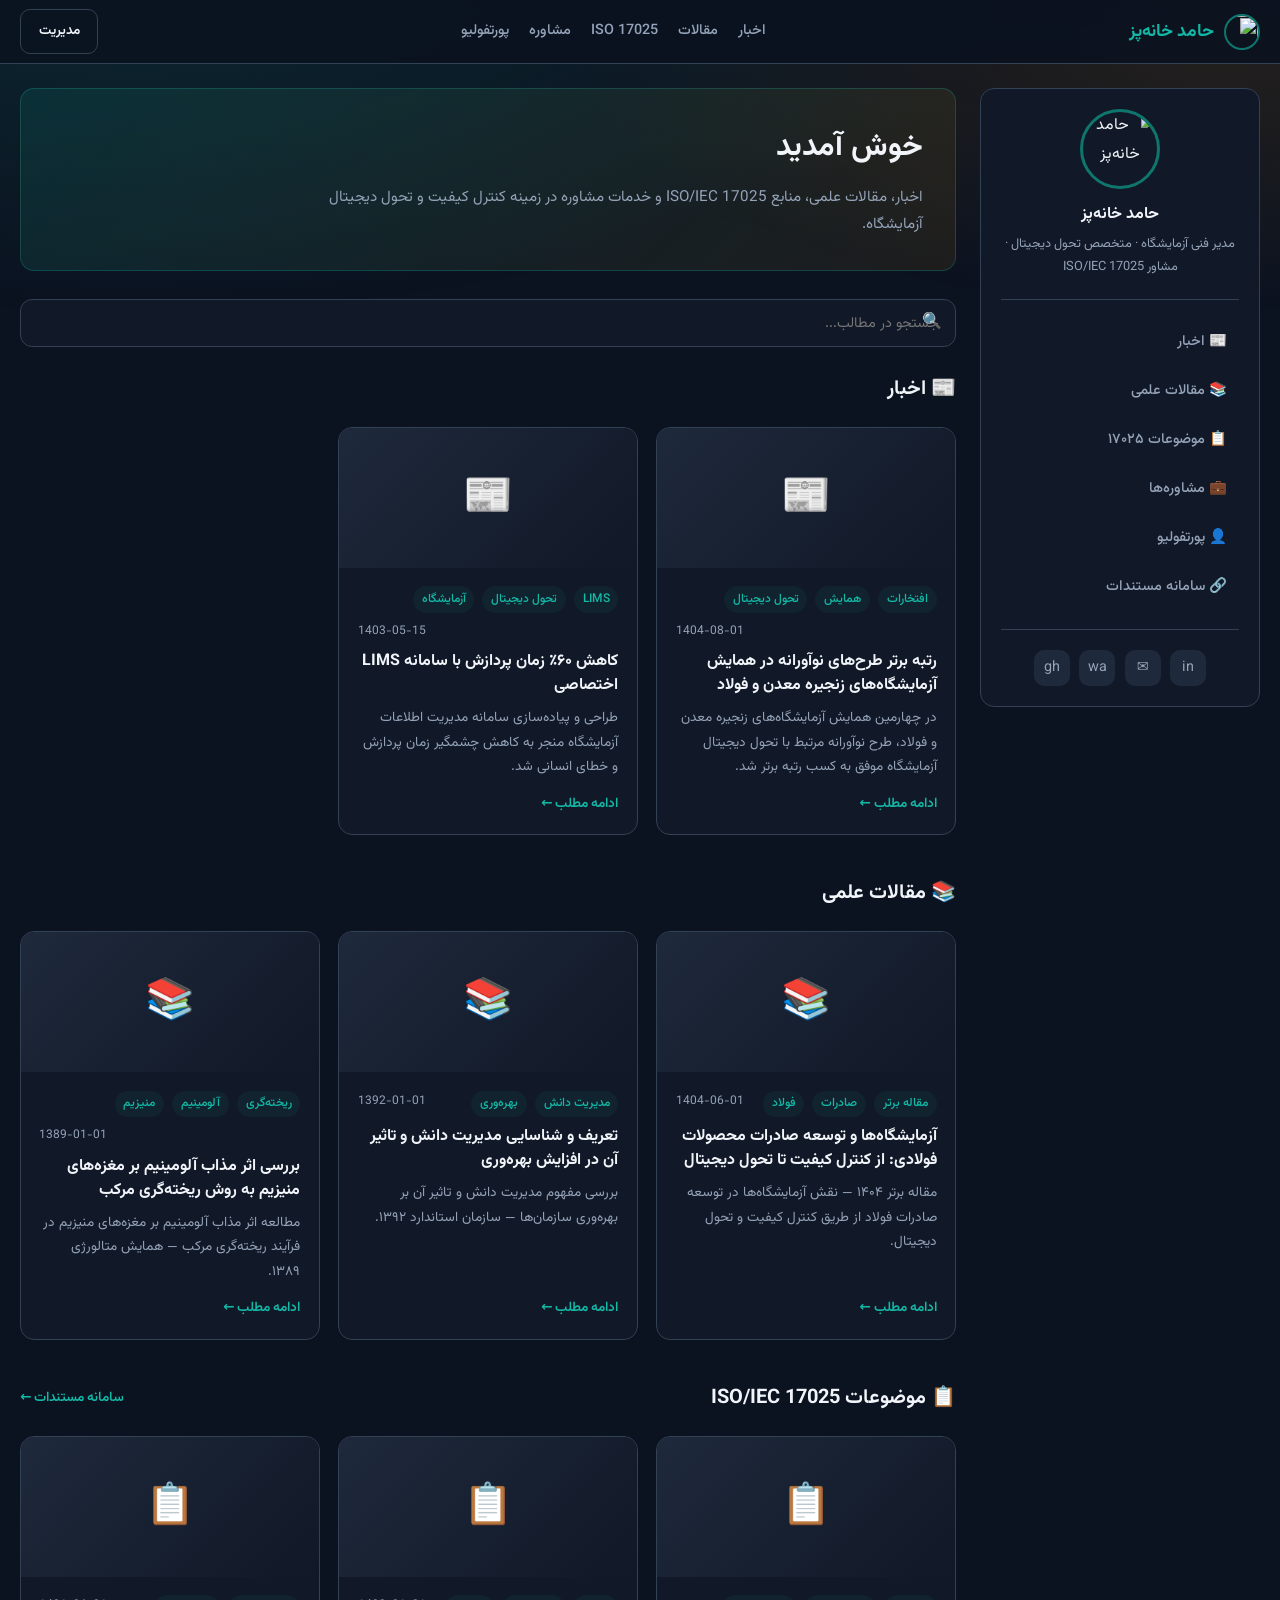
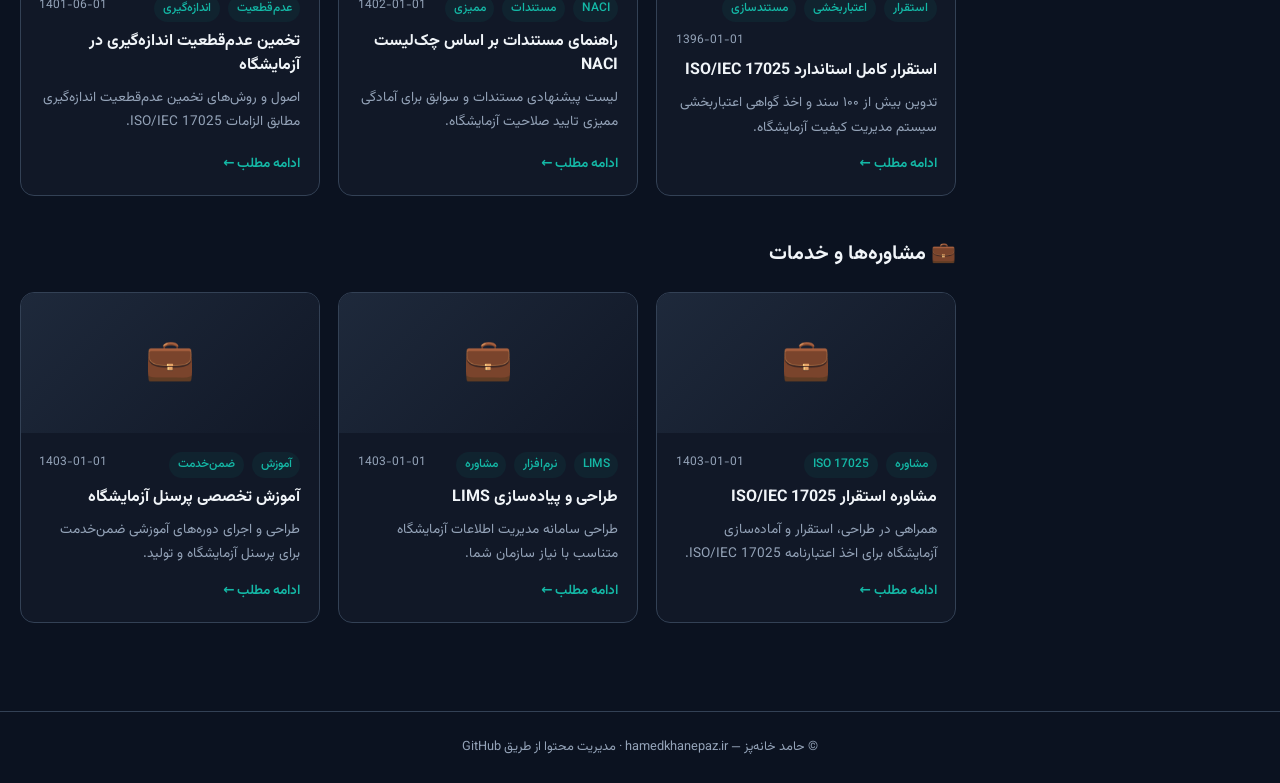
==== index.html @ 86046dce "Update index.html" ====
<!DOCTYPE html>
<html lang="fa" dir="rtl">
<head>
  <meta charset="UTF-8" />
  <meta name="viewport" content="width=device-width, initial-scale=1.0" />
  <title>حامد خانه‌پز | اخبار، مقالات و مشاوره ISO 17025</title>
  <meta name="description" content="سایت شخصی حامد خانه‌پز — مدیر فنی آزمایشگاه، متخصص تحول دیجیتال و مشاور استقرار ISO/IEC 17025" />
  <link rel="icon" href="/favicon.svg" type="image/svg+xml" />
  <link rel="apple-touch-icon" href="/favicon.svg" />
  <meta name="theme-color" content="#0f766e" />
  <link rel="preconnect" href="https://fonts.googleapis.com" />
  <link rel="preconnect" href="https://fonts.gstatic.com" crossorigin />
  <link href="https://fonts.googleapis.com/css2?family=Vazirmatn:wght@300;400;500;600;700;800&display=swap" rel="stylesheet" />
  <link rel="stylesheet" href="assets/css/style.css" />
</head>
<body>

  <nav class="topnav">
    <div class="inner">
      <a href="index.html" class="brand">
        <img class="site-avatar" src="https://avatars.githubusercontent.com/u/76646881?v=4" alt="" />
        <span class="brand-name">حامد خانه‌پز</span>
      </a>
      <ul class="nav-links">
        <li><a href="#news">اخبار</a></li>
        <li><a href="#articles">مقالات</a></li>
        <li><a href="#iso17025">ISO 17025</a></li>
        <li><a href="#consult">مشاوره</a></li>
        <li><a href="portfolio.html">پورتفولیو</a></li>
      </ul>
      <div class="nav-actions">
        <a href="admin/" class="btn btn-ghost">مدیریت</a>
        <button class="menu-toggle" id="menuToggle" aria-label="منو">☰</button>
      </div>
    </div>
  </nav>

  <div class="sidebar-overlay" id="sidebarOverlay"></div>

  <div class="layout">
    <aside class="sidebar" id="sidebar">
      <div class="sidebar-profile">
        <img class="site-avatar" src="https://avatars.githubusercontent.com/u/76646881?v=4" alt="حامد خانه‌پز" />
        <h3>حامد خانه‌پز</h3>
        <p class="site-tagline">مدیر فنی آزمایشگاه · متخصص تحول دیجیتال</p>
      </div>
      <ul class="sidebar-menu">
        <li><a href="#news">📰 اخبار</a></li>
        <li><a href="#articles">📚 مقالات علمی</a></li>
        <li><a href="#iso17025">📋 موضوعات ۱۷۰۲۵</a></li>
        <li><a href="#consult">💼 مشاوره‌ها</a></li>
        <li><a href="portfolio.html">👤 پورتفولیو</a></li>
        <li><a href="https://iso17025-docs.ir" target="_blank" rel="noopener">🔗 سامانه مستندات</a></li>
      </ul>
      <div class="sidebar-social">
        <a class="link-linkedin" href="https://www.linkedin.com/in/hamed-khanepaz-7876478a/" target="_blank" rel="noopener" title="LinkedIn">in</a>
        <a class="link-email" href="mailto:h.khanepaz@gmail.com" title="ایمیل">✉</a>
        <a class="link-whatsapp" href="https://wa.me/989193898001" target="_blank" rel="noopener" title="واتس‌اپ">wa</a>
        <a href="https://github.com/khanepaz" target="_blank" rel="noopener" title="GitHub">gh</a>
      </div>
    </aside>

    <main class="main">
      <div class="hero-banner">
        <h1>خوش آمدید</h1>
        <p>اخبار، مقالات علمی، منابع ISO/IEC 17025 و خدمات مشاوره در زمینه کنترل کیفیت و تحول دیجیتال آزمایشگاه.</p>
      </div>

      <div class="search-box">
        <span class="icon">🔍</span>
        <input type="search" id="searchInput" placeholder="جستجو در مطالب..." autocomplete="off" />
      </div>

      <section class="section" id="news">
        <div class="section-head"><h2>📰 اخبار</h2></div>
        <div class="cards" id="grid-news"></div>
      </section>

      <section class="section" id="articles">
        <div class="section-head"><h2>📚 مقالات علمی</h2></div>
        <div class="cards" id="grid-articles"></div>
      </section>

      <section class="section" id="iso17025">
        <div class="section-head">
          <h2>📋 موضوعات ISO/IEC 17025</h2>
          <a href="https://iso17025-docs.ir" target="_blank" rel="noopener">سامانه مستندات ←</a>
        </div>
        <div class="cards" id="grid-iso17025"></div>
      </section>

      <section class="section" id="consult">
        <div class="section-head"><h2>💼 مشاوره‌ها و خدمات</h2></div>
        <div class="cards" id="grid-consult"></div>
      </section>
    </main>
  </div>

  <footer class="site-footer">
    <p>© حامد خانه‌پز — hamedkhanepaz.ir · مدیریت محتوا از طریق GitHub</p>
  </footer>

  <script src="assets/js/config.js"></script>
  <script src="assets/js/api.js"></script>
  <script src="assets/js/app.js"></script>
</body>
</html>
---- assets/css/style.css ----
:root {
  --primary: #0f766e;
  --primary-light: #14b8a6;
  --primary-dark: #0d5c56;
  --accent: #f59e0b;
  --bg: #0b1220;
  --bg-card: #111827;
  --bg-soft: #1e293b;
  --text: #f1f5f9;
  --text-muted: #94a3b8;
  --border: #334155;
  --success: #22c55e;
  --sidebar-w: 280px;
  --nav-h: 64px;
  --radius: 14px;
  --shadow: 0 8px 30px rgba(0,0,0,.35);
}

* { margin: 0; padding: 0; box-sizing: border-box; }
html { scroll-behavior: smooth; }
body {
  font-family: 'Vazirmatn', system-ui, sans-serif;
  background: var(--bg);
  color: var(--text);
  line-height: 1.8;
  min-height: 100vh;
}
body::before {
  content: '';
  position: fixed;
  inset: 0;
  background:
    radial-gradient(ellipse 70% 40% at 10% -5%, rgba(15,118,110,.22), transparent),
    radial-gradient(ellipse 50% 30% at 95% 5%, rgba(245,158,11,.1), transparent);
  pointer-events: none;
  z-index: -1;
}
a { color: inherit; text-decoration: none; }
img { max-width: 100%; display: block; }
button { font-family: inherit; cursor: pointer; }

.topnav {
  position: fixed;
  top: 0; right: 0; left: 0;
  height: var(--nav-h);
  background: rgba(11,18,32,.9);
  backdrop-filter: blur(12px);
  border-bottom: 1px solid var(--border);
  z-index: 100;
  display: flex;
  align-items: center;
}
.topnav .inner {
  width: 100%;
  max-width: 1400px;
  margin: 0 auto;
  padding: 0 1.25rem;
  display: flex;
  align-items: center;
  justify-content: space-between;
  gap: 1rem;
}
.brand {
  display: flex;
  align-items: center;
  gap: .6rem;
  font-weight: 700;
  font-size: 1.1rem;
  color: var(--primary-light);
}
.brand img {
  width: 36px; height: 36px;
  border-radius: 50%;
  object-fit: cover;
  border: 2px solid var(--primary);
}
.nav-links {
  display: flex;
  gap: 1.25rem;
  list-style: none;
  flex-wrap: wrap;
}
.nav-links a {
  color: var(--text-muted);
  font-size: .9rem;
  font-weight: 500;
  transition: color .2s;
}
.nav-links a:hover, .nav-links a.active { color: var(--primary-light); }
.nav-actions { display: flex; gap: .5rem; align-items: center; }
.btn {
  display: inline-flex;
  align-items: center;
  gap: .4rem;
  padding: .55rem 1.1rem;
  border-radius: 10px;
  font-weight: 600;
  font-size: .85rem;
  border: none;
  transition: all .2s;
}
.btn-primary {
  background: linear-gradient(135deg, var(--primary), var(--primary-light));
  color: #fff;
}
.btn-primary:hover { transform: translateY(-1px); box-shadow: 0 4px 16px rgba(15,118,110,.4); }
.btn-ghost {
  background: transparent;
  border: 1px solid var(--border);
  color: var(--text);
}
.btn-ghost:hover { border-color: var(--primary-light); color: var(--primary-light); }
.menu-toggle {
  display: none;
  background: none;
  border: none;
  color: var(--text);
  font-size: 1.4rem;
}

.layout {
  display: grid;
  grid-template-columns: var(--sidebar-w) 1fr;
  gap: 1.5rem;
  max-width: 1400px;
  margin: 0 auto;
  padding: calc(var(--nav-h) + 1.5rem) 1.25rem 3rem;
  min-height: 100vh;
}

.sidebar {
  position: sticky;
  top: calc(var(--nav-h) + 1.5rem);
  align-self: start;
  background: var(--bg-card);
  border: 1px solid var(--border);
  border-radius: var(--radius);
  padding: 1.25rem;
}
.sidebar-profile {
  text-align: center;
  padding-bottom: 1.25rem;
  border-bottom: 1px solid var(--border);
  margin-bottom: 1.25rem;
}
.sidebar-profile img {
  width: 80px; height: 80px;
  border-radius: 50%;
  margin: 0 auto .75rem;
  border: 3px solid var(--primary);
  object-fit: cover;
}
.sidebar-profile h3 { font-size: 1rem; margin-bottom: .2rem; }
.sidebar-profile p { font-size: .8rem; color: var(--text-muted); }
.sidebar-menu { list-style: none; }
.sidebar-menu li { margin-bottom: .35rem; }
.sidebar-menu a {
  display: flex;
  align-items: center;
  gap: .6rem;
  padding: .55rem .75rem;
  border-radius: 10px;
  color: var(--text-muted);
  font-size: .9rem;
  font-weight: 500;
  transition: all .2s;
}
.sidebar-menu a:hover, .sidebar-menu a.active {
  background: rgba(15,118,110,.15);
  color: var(--primary-light);
}
.sidebar-social {
  display: flex;
  justify-content: center;
  gap: .6rem;
  margin-top: 1.25rem;
  padding-top: 1.25rem;
  border-top: 1px solid var(--border);
}
.sidebar-social a {
  width: 36px; height: 36px;
  border-radius: 10px;
  background: var(--bg-soft);
  display: flex;
  align-items: center;
  justify-content: center;
  font-size: .9rem;
  color: var(--text-muted);
  transition: all .2s;
}
.sidebar-social a:hover {
  background: rgba(15,118,110,.2);
  color: var(--primary-light);
}

.main { min-width: 0; }
.hero-banner {
  background: linear-gradient(135deg, rgba(15,118,110,.2), rgba(245,158,11,.08));
  border: 1px solid rgba(20,184,166,.25);
  border-radius: var(--radius);
  padding: 2rem;
  margin-bottom: 1.75rem;
}
.hero-banner h1 {
  font-size: clamp(1.4rem, 3vw, 1.9rem);
  margin-bottom: .5rem;
}
.hero-banner p { color: var(--text-muted); font-size: .95rem; max-width: 600px; }

.section { margin-bottom: 2.5rem; }
.section-head {
  display: flex;
  align-items: center;
  justify-content: space-between;
  margin-bottom: 1.25rem;
  gap: 1rem;
  flex-wrap: wrap;
}
.section-head h2 {
  font-size: 1.25rem;
  display: flex;
  align-items: center;
  gap: .5rem;
}
.section-head a {
  font-size: .85rem;
  color: var(--primary-light);
  font-weight: 600;
}

.cards {
  display: grid;
  grid-template-columns: repeat(auto-fill, minmax(280px, 1fr));
  gap: 1.15rem;
}
.card {
  background: var(--bg-card);
  border: 1px solid var(--border);
  border-radius: var(--radius);
  overflow: hidden;
  transition: all .25s;
  display: flex;
  flex-direction: column;
}
.card:hover {
  border-color: var(--primary);
  transform: translateY(-3px);
  box-shadow: var(--shadow);
}
.card-cover {
  height: 140px;
  background: linear-gradient(135deg, var(--bg-soft), var(--bg-card));
  display: flex;
  align-items: center;
  justify-content: center;
  font-size: 2.5rem;
  color: var(--primary-light);
  overflow: hidden;
}
.card-cover img {
  width: 100%; height: 100%;
  object-fit: cover;
}
.card-body { padding: 1.15rem; flex: 1; display: flex; flex-direction: column; }
.card-meta {
  display: flex;
  gap: .5rem;
  flex-wrap: wrap;
  margin-bottom: .5rem;
}
.tag {
  background: rgba(15,118,110,.12);
  color: var(--primary-light);
  padding: .15rem .55rem;
  border-radius: 50px;
  font-size: .75rem;
  font-weight: 500;
}
.card-date { font-size: .75rem; color: var(--text-muted); margin-right: auto; }
.card h3 {
  font-size: 1rem;
  margin-bottom: .5rem;
  line-height: 1.5;
}
.card p {
  font-size: .85rem;
  color: var(--text-muted);
  flex: 1;
  margin-bottom: .75rem;
}
.card-link {
  font-size: .85rem;
  color: var(--primary-light);
  font-weight: 600;
}

.post-page {
  max-width: 800px;
  margin: 0 auto;
  padding: calc(var(--nav-h) + 2rem) 1.25rem 3rem;
}
.post-page .back {
  display: inline-flex;
  align-items: center;
  gap: .4rem;
  color: var(--primary-light);
  font-size: .9rem;
  margin-bottom: 1.5rem;
  font-weight: 600;
}
.post-page h1 { font-size: clamp(1.5rem, 3vw, 2rem); margin-bottom: .75rem; }
.post-page .meta {
  display: flex;
  gap: .75rem;
  flex-wrap: wrap;
  margin-bottom: 1.5rem;
  color: var(--text-muted);
  font-size: .85rem;
}
.post-content {
  background: var(--bg-card);
  border: 1px solid var(--border);
  border-radius: var(--radius);
  padding: 1.75rem;
  font-size: .95rem;
}
.post-content p { margin-bottom: 1rem; color: var(--text-muted); }
.post-content ul { padding-right: 1.25rem; margin-bottom: 1rem; color: var(--text-muted); }
.post-content a { color: var(--primary-light); }
.post-media { margin: 1.25rem 0; border-radius: var(--radius); overflow: hidden; }
.post-media video, .post-media img { width: 100%; }

.site-footer {
  border-top: 1px solid var(--border);
  padding: 1.5rem;
  text-align: center;
  color: var(--text-muted);
  font-size: .8rem;
}

.search-box {
  position: relative;
  margin-bottom: 1.5rem;
}
.search-box input {
  width: 100%;
  padding: .7rem 1rem .7rem 2.5rem;
  background: var(--bg-card);
  border: 1px solid var(--border);
  border-radius: 12px;
  color: var(--text);
  font-family: inherit;
  font-size: .9rem;
  outline: none;
  direction: rtl;
}
.search-box input:focus { border-color: var(--primary-light); }
.search-box .icon {
  position: absolute;
  right: .9rem;
  top: 50%;
  transform: translateY(-50%);
  color: var(--text-muted);
}

.empty {
  text-align: center;
  padding: 3rem 1rem;
  color: var(--text-muted);
}

@media (max-width: 900px) {
  .layout { grid-template-columns: 1fr; }
  .sidebar {
    position: fixed;
    top: var(--nav-h);
    right: 0;
    bottom: 0;
    width: min(300px, 85vw);
    z-index: 90;
    transform: translateX(110%);
    transition: transform .3s;
    border-radius: 0;
    overflow-y: auto;
  }
  .sidebar.open { transform: translateX(0); }
  .sidebar-overlay {
    display: none;
    position: fixed;
    inset: 0;
    top: var(--nav-h);
    background: rgba(0,0,0,.5);
    z-index: 85;
  }
  .sidebar-overlay.show { display: block; }
  .nav-links { display: none; }
  .menu-toggle { display: block; }
}
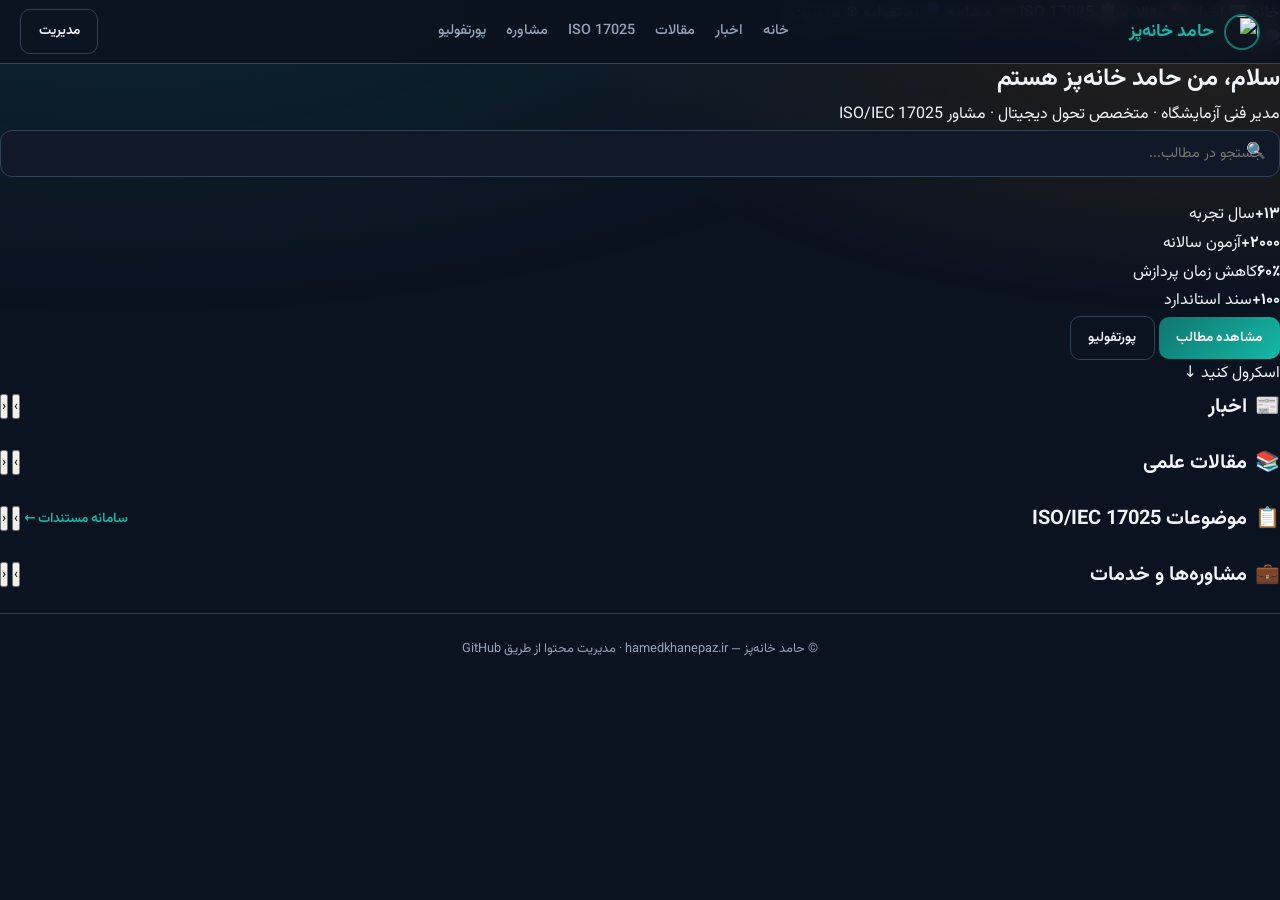
==== commit 340369db: "بازطراحی: اسلاید تمام‌صفحه + کاروسل در هر بخش + CSS زنده‌تر" ====
--- a/index.html
+++ b/index.html
@@ -7,7 +7,7 @@
   <meta name="description" content="سایت شخصی حامد خانه‌پز — مدیر فنی آزمایشگاه، متخصص تحول دیجیتال و مشاور استقرار ISO/IEC 17025" />
   <link rel="icon" href="/favicon.svg" type="image/svg+xml" />
   <link rel="apple-touch-icon" href="/favicon.svg" />
-  <meta name="theme-color" content="#0f766e" />
+  <meta name="theme-color" content="#0d9488" />
   <link rel="preconnect" href="https://fonts.googleapis.com" />
   <link rel="preconnect" href="https://fonts.gstatic.com" crossorigin />
   <link href="https://fonts.googleapis.com/css2?family=Vazirmatn:wght@300;400;500;600;700;800&display=swap" rel="stylesheet" />
@@ -22,6 +22,7 @@
         <span class="brand-name">حامد خانه‌پز</span>
       </a>
       <ul class="nav-links">
+        <li><a href="#home">خانه</a></li>
         <li><a href="#news">اخبار</a></li>
         <li><a href="#articles">مقالات</a></li>
         <li><a href="#iso17025">ISO 17025</a></li>
@@ -35,66 +36,111 @@
     </div>
   </nav>
 
-  <div class="sidebar-overlay" id="sidebarOverlay"></div>
+  <div class="mobile-menu" id="mobileMenu">
+    <a href="#home">خانه</a>
+    <a href="#news">📰 اخبار</a>
+    <a href="#articles">📚 مقالات</a>
+    <a href="#iso17025">📋 ISO 17025</a>
+    <a href="#consult">💼 مشاوره</a>
+    <a href="portfolio.html">👤 پورتفولیو</a>
+    <a href="admin/">⚙️ مدیریت</a>
+  </div>
 
-  <div class="layout">
-    <aside class="sidebar" id="sidebar">
-      <div class="sidebar-profile">
-        <img class="site-avatar" src="https://avatars.githubusercontent.com/u/76646881?v=4" alt="حامد خانه‌پز" />
-        <h3>حامد خانه‌پز</h3>
-        <p class="site-tagline">مدیر فنی آزمایشگاه · متخصص تحول دیجیتال</p>
-      </div>
-      <ul class="sidebar-menu">
-        <li><a href="#news">📰 اخبار</a></li>
-        <li><a href="#articles">📚 مقالات علمی</a></li>
-        <li><a href="#iso17025">📋 موضوعات ۱۷۰۲۵</a></li>
-        <li><a href="#consult">💼 مشاوره‌ها</a></li>
-        <li><a href="portfolio.html">👤 پورتفولیو</a></li>
-        <li><a href="https://iso17025-docs.ir" target="_blank" rel="noopener">🔗 سامانه مستندات</a></li>
-      </ul>
-      <div class="sidebar-social">
-        <a class="link-linkedin" href="https://www.linkedin.com/in/hamed-khanepaz-7876478a/" target="_blank" rel="noopener" title="LinkedIn">in</a>
-        <a class="link-email" href="mailto:h.khanepaz@gmail.com" title="ایمیل">✉</a>
-        <a class="link-whatsapp" href="https://wa.me/989193898001" target="_blank" rel="noopener" title="واتس‌اپ">wa</a>
-        <a href="https://github.com/khanepaz" target="_blank" rel="noopener" title="GitHub">gh</a>
-      </div>
-    </aside>
+  <nav class="side-dots" aria-label="ناوبری اسلایدها">
+    <a href="#home" class="active" title="خانه"></a>
+    <a href="#news" title="اخبار"></a>
+    <a href="#articles" title="مقالات"></a>
+    <a href="#iso17025" title="ISO 17025"></a>
+    <a href="#consult" title="مشاوره"></a>
+  </nav>
 
-    <main class="main">
-      <div class="hero-banner">
-        <h1>خوش آمدید</h1>
-        <p>اخبار، مقالات علمی، منابع ISO/IEC 17025 و خدمات مشاوره در زمینه کنترل کیفیت و تحول دیجیتال آزمایشگاه.</p>
-      </div>
-
+  <section class="slide slide-hero" id="home">
+    <div class="slide-inner">
+      <img class="hero-avatar site-avatar" src="https://avatars.githubusercontent.com/u/76646881?v=4" alt="حامد خانه‌پز" />
+      <h1>سلام، من <span>حامد خانه‌پز</span> هستم</h1>
+      <p class="tagline site-tagline">مدیر فنی آزمایشگاه · متخصص تحول دیجیتال · مشاور ISO/IEC 17025</p>
       <div class="search-box">
         <span class="icon">🔍</span>
         <input type="search" id="searchInput" placeholder="جستجو در مطالب..." autocomplete="off" />
       </div>
+      <div class="hero-stats">
+        <div class="stat"><b>۱۳+</b><span>سال تجربه</span></div>
+        <div class="stat"><b>۲۰۰۰+</b><span>آزمون سالانه</span></div>
+        <div class="stat"><b>۶۰٪</b><span>کاهش زمان پردازش</span></div>
+        <div class="stat"><b>۱۰۰+</b><span>سند استاندارد</span></div>
+      </div>
+      <div class="hero-actions">
+        <a href="#news" class="btn btn-primary">مشاهده مطالب</a>
+        <a href="portfolio.html" class="btn btn-ghost">پورتفولیو</a>
+      </div>
+    </div>
+    <div class="scroll-hint">اسکرول کنید <span>↓</span></div>
+  </section>
 
-      <section class="section" id="news">
-        <div class="section-head"><h2>📰 اخبار</h2></div>
-        <div class="cards" id="grid-news"></div>
-      </section>
+  <section class="slide" id="news">
+    <div class="slide-inner">
+      <div class="section-head">
+        <h2><span class="icon-badge">📰</span> اخبار</h2>
+        <div class="head-actions">
+          <button class="carousel-btn" data-dir="prev" aria-label="قبلی">›</button>
+          <button class="carousel-btn" data-dir="next" aria-label="بعدی">‹</button>
+        </div>
+      </div>
+      <div class="carousel">
+        <div class="carousel-track" id="track-news"></div>
+        <div class="carousel-dots"></div>
+      </div>
+    </div>
+  </section>
 
-      <section class="section" id="articles">
-        <div class="section-head"><h2>📚 مقالات علمی</h2></div>
-        <div class="cards" id="grid-articles"></div>
-      </section>
+  <section class="slide" id="articles">
+    <div class="slide-inner">
+      <div class="section-head">
+        <h2><span class="icon-badge">📚</span> مقالات علمی</h2>
+        <div class="head-actions">
+          <button class="carousel-btn" data-dir="prev" aria-label="قبلی">›</button>
+          <button class="carousel-btn" data-dir="next" aria-label="بعدی">‹</button>
+        </div>
+      </div>
+      <div class="carousel">
+        <div class="carousel-track" id="track-articles"></div>
+        <div class="carousel-dots"></div>
+      </div>
+    </div>
+  </section>
 
-      <section class="section" id="iso17025">
-        <div class="section-head">
-          <h2>📋 موضوعات ISO/IEC 17025</h2>
-          <a href="https://iso17025-docs.ir" target="_blank" rel="noopener">سامانه مستندات ←</a>
+  <section class="slide" id="iso17025">
+    <div class="slide-inner">
+      <div class="section-head">
+        <h2><span class="icon-badge">📋</span> موضوعات ISO/IEC 17025</h2>
+        <div class="head-actions">
+          <a class="more" href="https://iso17025-docs.ir" target="_blank" rel="noopener">سامانه مستندات ←</a>
+          <button class="carousel-btn" data-dir="prev" aria-label="قبلی">›</button>
+          <button class="carousel-btn" data-dir="next" aria-label="بعدی">‹</button>
         </div>
-        <div class="cards" id="grid-iso17025"></div>
-      </section>
+      </div>
+      <div class="carousel">
+        <div class="carousel-track" id="track-iso17025"></div>
+        <div class="carousel-dots"></div>
+      </div>
+    </div>
+  </section>
 
-      <section class="section" id="consult">
-        <div class="section-head"><h2>💼 مشاوره‌ها و خدمات</h2></div>
-        <div class="cards" id="grid-consult"></div>
-      </section>
-    </main>
-  </div>
+  <section class="slide" id="consult">
+    <div class="slide-inner">
+      <div class="section-head">
+        <h2><span class="icon-badge">💼</span> مشاوره‌ها و خدمات</h2>
+        <div class="head-actions">
+          <button class="carousel-btn" data-dir="prev" aria-label="قبلی">›</button>
+          <button class="carousel-btn" data-dir="next" aria-label="بعدی">‹</button>
+        </div>
+      </div>
+      <div class="carousel">
+        <div class="carousel-track" id="track-consult"></div>
+        <div class="carousel-dots"></div>
+      </div>
+    </div>
+  </section>
 
   <footer class="site-footer">
     <p>© حامد خانه‌پز — hamedkhanepaz.ir · مدیریت محتوا از طریق GitHub</p>
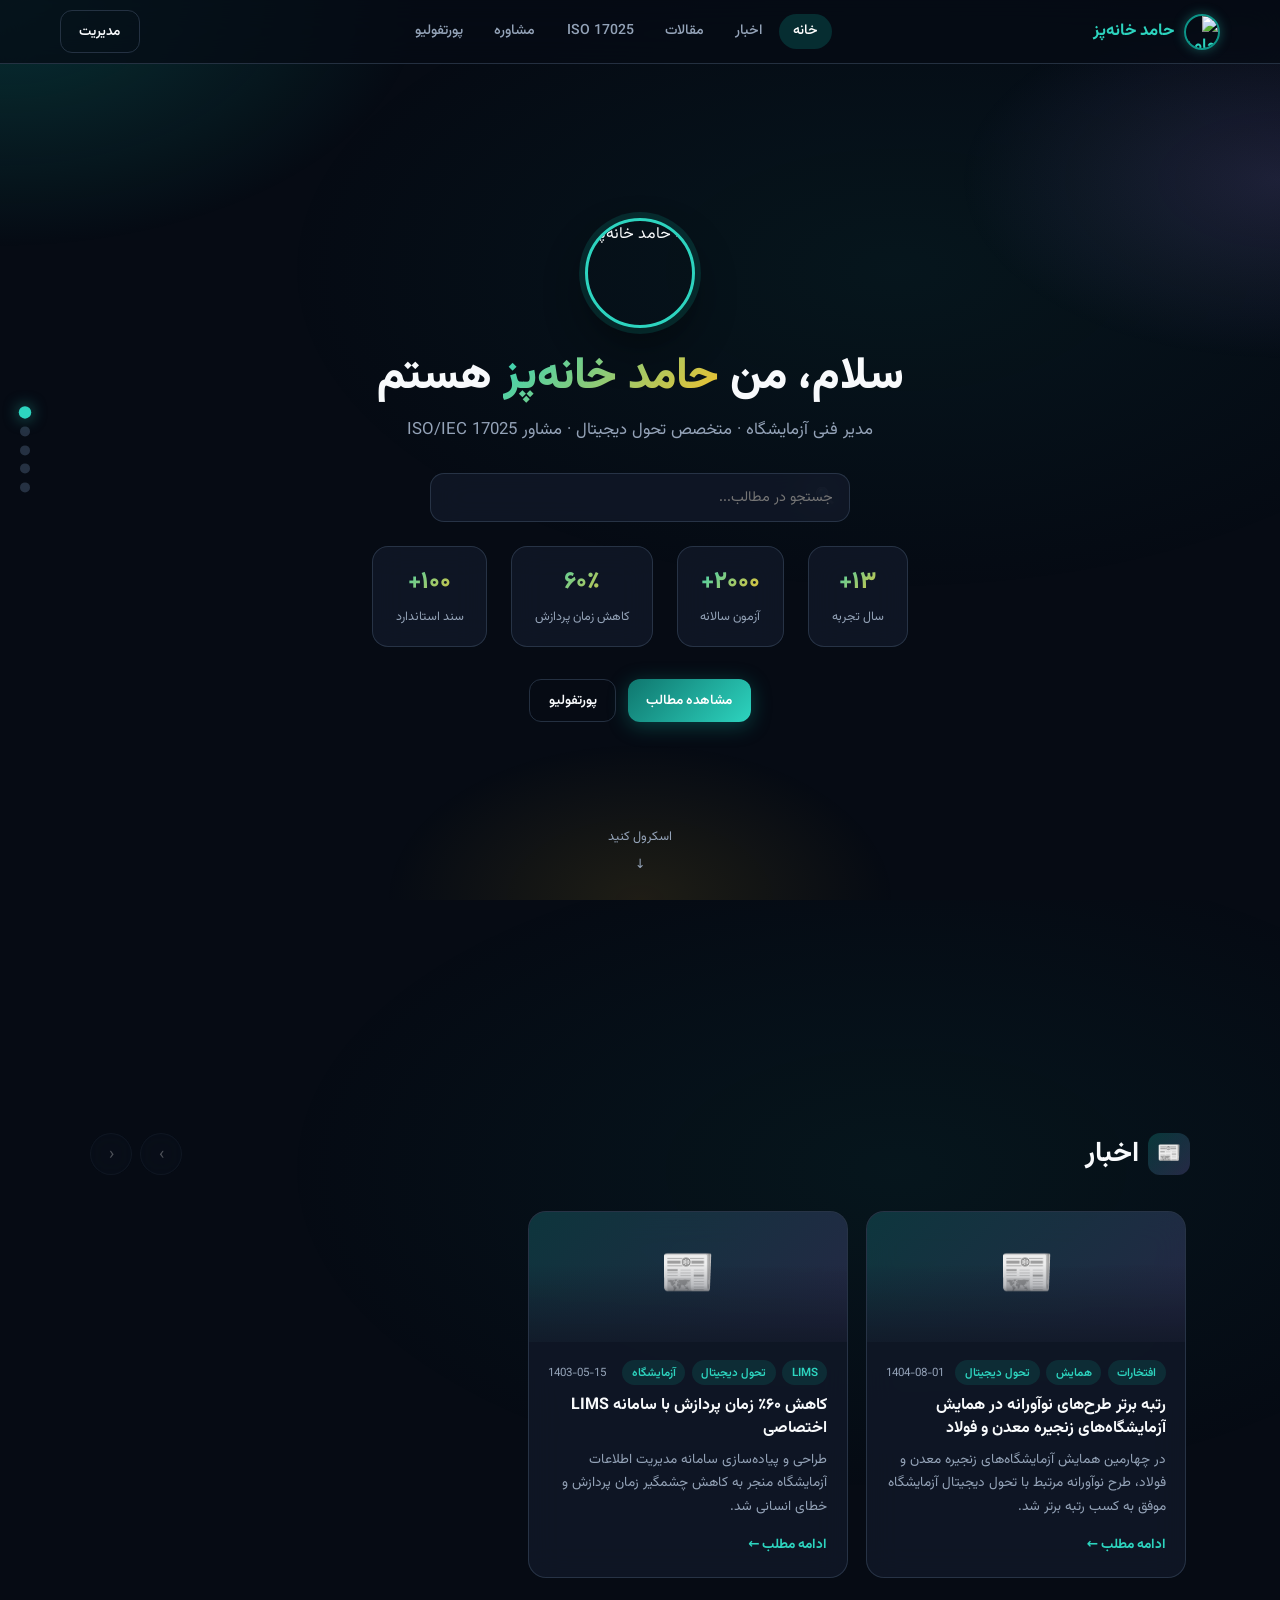
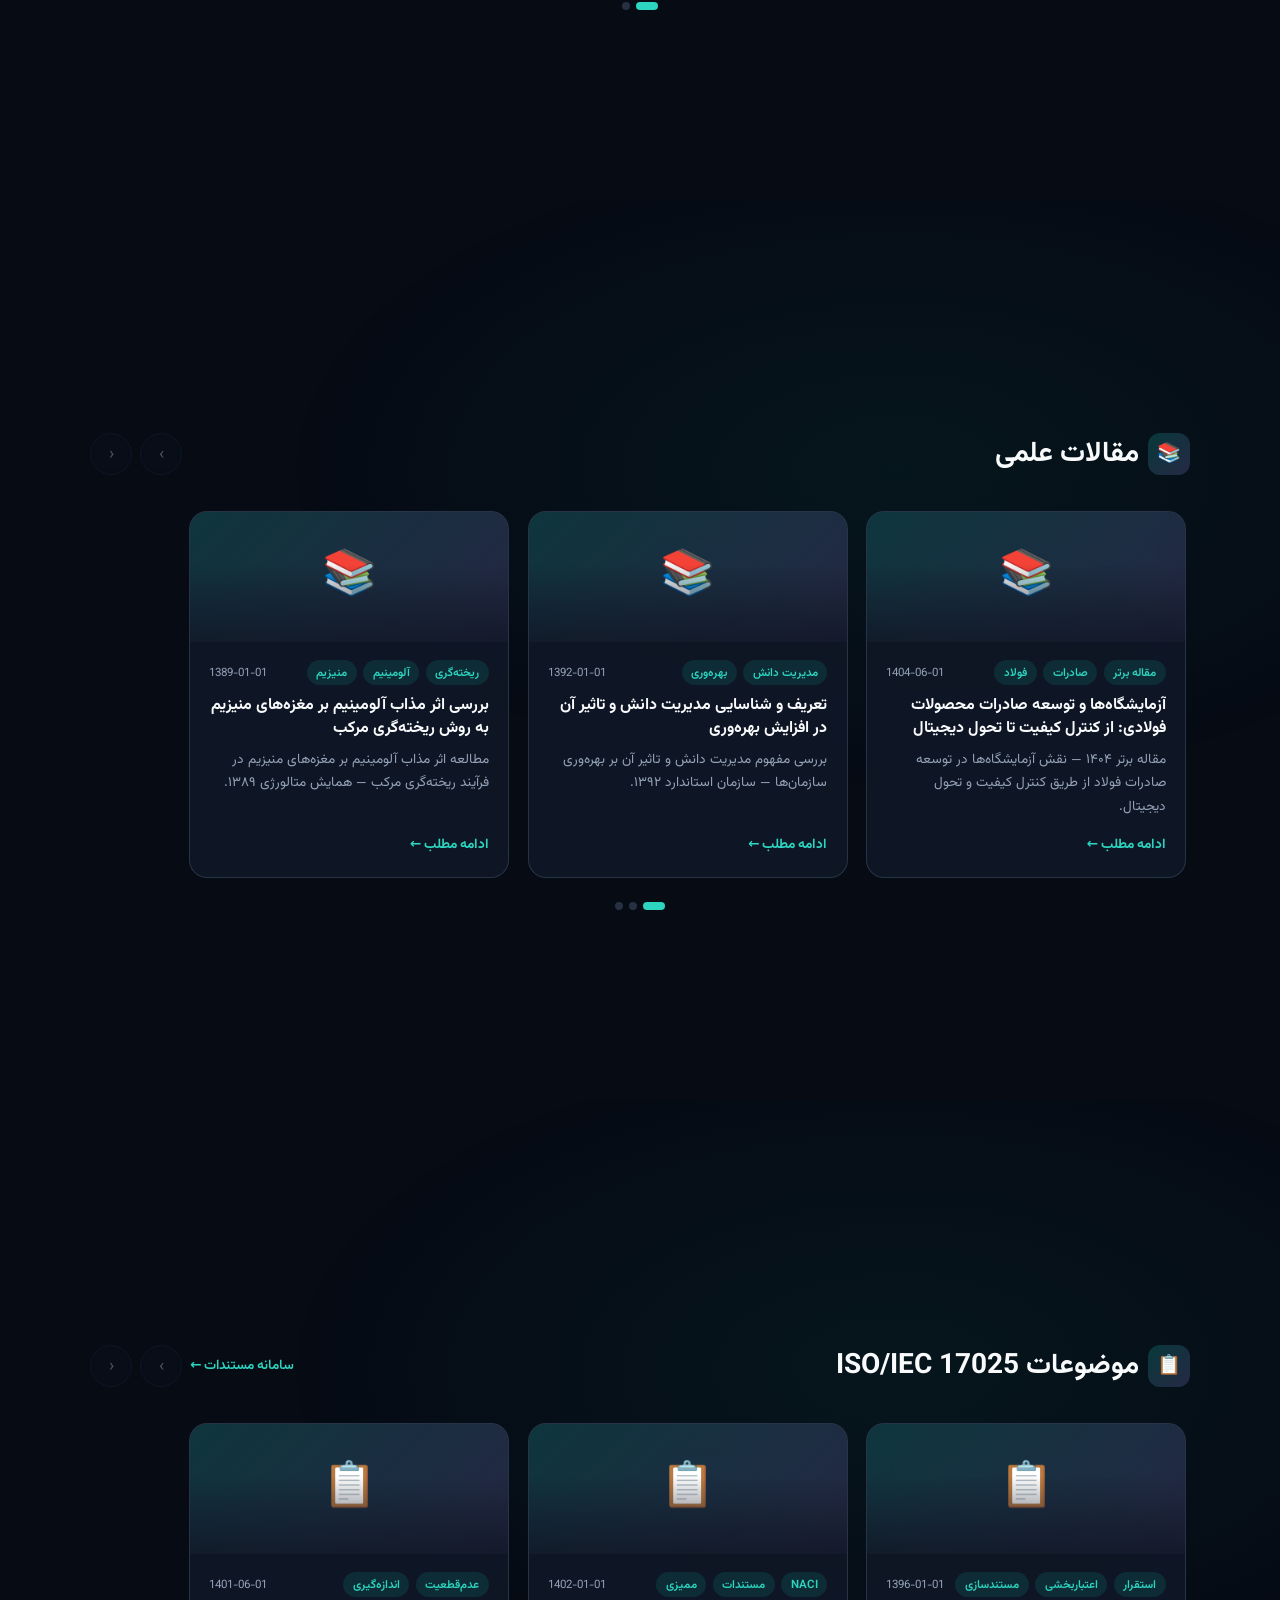
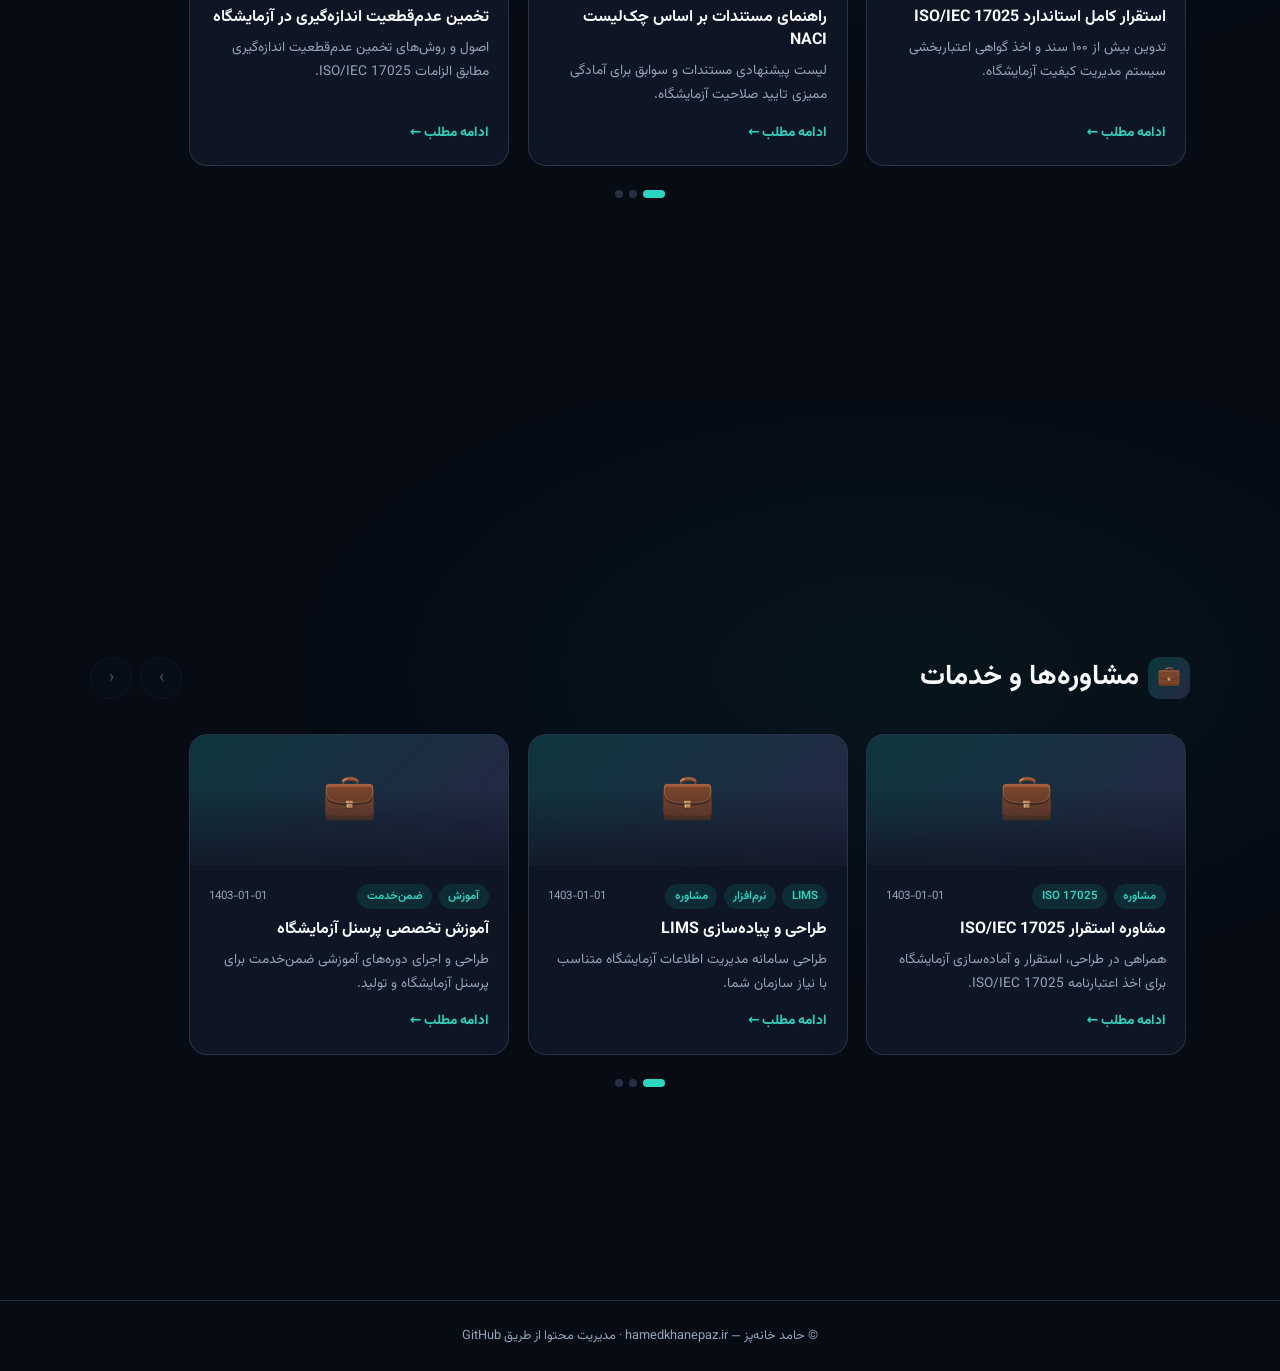
==== commit 1b0946c3: "SEO: robots.txt، sitemap.xml و متا تگ‌های کامل" ====
--- a/index.html
+++ b/index.html
@@ -3,22 +3,77 @@
 <head>
   <meta charset="UTF-8" />
   <meta name="viewport" content="width=device-width, initial-scale=1.0" />
-  <title>حامد خانه‌پز | اخبار، مقالات و مشاوره ISO 17025</title>
-  <meta name="description" content="سایت شخصی حامد خانه‌پز — مدیر فنی آزمایشگاه، متخصص تحول دیجیتال و مشاور استقرار ISO/IEC 17025" />
+
+  <title>حامد خانه‌پز | مشاور ISO 17025 و تحول دیجیتال آزمایشگاه</title>
+  <meta name="description" content="حامد خانه‌پز — مدیر فنی آزمایشگاه، متخصص تحول دیجیتال و مشاور استقرار ISO/IEC 17025. اخبار، مقالات علمی، مشاوره LIMS و منابع استاندارد ۱۷۰۲۵." />
+  <meta name="keywords" content="حامد خانه‌پز, ISO 17025, ISO/IEC 17025, آزمایشگاه, LIMS, تحول دیجیتال, کنترل کیفیت, مشاور آزمایشگاه, اعتباربخشی, عدم قطعیت, NACI" />
+  <meta name="author" content="حامد خانه‌پز" />
+  <meta name="robots" content="index, follow, max-image-preview:large" />
+  <link rel="canonical" href="https://hamedkhanepaz.ir/" />
+
+  <!-- Open Graph -->
+  <meta property="og:type" content="website" />
+  <meta property="og:locale" content="fa_IR" />
+  <meta property="og:site_name" content="حامد خانه‌پز" />
+  <meta property="og:title" content="حامد خانه‌پز | مشاور ISO 17025 و تحول دیجیتال آزمایشگاه" />
+  <meta property="og:description" content="مدیر فنی آزمایشگاه، متخصص تحول دیجیتال و مشاور استقرار ISO/IEC 17025. اخبار، مقالات و خدمات مشاوره." />
+  <meta property="og:url" content="https://hamedkhanepaz.ir/" />
+  <meta property="og:image" content="https://avatars.githubusercontent.com/u/76646881?v=4" />
+
+  <!-- Twitter -->
+  <meta name="twitter:card" content="summary" />
+  <meta name="twitter:title" content="حامد خانه‌پز | مشاور ISO 17025" />
+  <meta name="twitter:description" content="مدیر فنی آزمایشگاه · متخصص تحول دیجیتال · مشاور ISO/IEC 17025" />
+  <meta name="twitter:image" content="https://avatars.githubusercontent.com/u/76646881?v=4" />
+
   <link rel="icon" href="/favicon.svg" type="image/svg+xml" />
   <link rel="apple-touch-icon" href="/favicon.svg" />
   <meta name="theme-color" content="#0d9488" />
+
   <link rel="preconnect" href="https://fonts.googleapis.com" />
   <link rel="preconnect" href="https://fonts.gstatic.com" crossorigin />
   <link href="https://fonts.googleapis.com/css2?family=Vazirmatn:wght@300;400;500;600;700;800&display=swap" rel="stylesheet" />
   <link rel="stylesheet" href="assets/css/style.css" />
+
+  <script type="application/ld+json">
+  {
+    "@context": "https://schema.org",
+    "@type": "Person",
+    "name": "حامد خانه‌پز",
+    "alternateName": "Hamed Khanepaz",
+    "url": "https://hamedkhanepaz.ir/",
+    "image": "https://avatars.githubusercontent.com/u/76646881?v=4",
+    "jobTitle": "مدیر فنی آزمایشگاه و مشاور ISO/IEC 17025",
+    "description": "متخصص تحول دیجیتال آزمایشگاه، استقرار ISO 17025 و طراحی LIMS",
+    "email": "h.khanepaz@gmail.com",
+    "sameAs": [
+      "https://www.linkedin.com/in/hamed-khanepaz-7876478a/",
+      "https://github.com/khanepaz"
+    ],
+    "knowsAbout": ["ISO/IEC 17025", "LIMS", "کنترل کیفیت", "تحول دیجیتال آزمایشگاه", "عدم قطعیت اندازه‌گیری"]
+  }
+  </script>
+  <script type="application/ld+json">
+  {
+    "@context": "https://schema.org",
+    "@type": "WebSite",
+    "name": "حامد خانه‌پز",
+    "url": "https://hamedkhanepaz.ir/",
+    "description": "سایت شخصی حامد خانه‌پز — اخبار، مقالات علمی و مشاوره ISO 17025",
+    "inLanguage": "fa-IR",
+    "publisher": {
+      "@type": "Person",
+      "name": "حامد خانه‌پز"
+    }
+  }
+  </script>
 </head>
 <body>
 
   <nav class="topnav">
     <div class="inner">
       <a href="index.html" class="brand">
-        <img class="site-avatar" src="https://avatars.githubusercontent.com/u/76646881?v=4" alt="" />
+        <img class="site-avatar" src="https://avatars.githubusercontent.com/u/76646881?v=4" alt="حامد خانه‌پز" />
         <span class="brand-name">حامد خانه‌پز</span>
       </a>
       <ul class="nav-links">
--- a/assets/css/style.css
+++ b/assets/css/style.css
@@ -1,50 +1,55 @@
 :root {
-  --primary: #0f766e;
-  --primary-light: #14b8a6;
-  --primary-dark: #0d5c56;
-  --accent: #f59e0b;
-  --bg: #0b1220;
-  --bg-card: #111827;
+  --primary: #0d9488;
+  --primary-light: #2dd4bf;
+  --primary-dark: #0f766e;
+  --accent: #fbbf24;
+  --accent2: #a78bfa;
+  --bg: #060b14;
+  --bg-card: rgba(17, 24, 39, 0.85);
   --bg-soft: #1e293b;
-  --text: #f1f5f9;
+  --text: #f8fafc;
   --text-muted: #94a3b8;
-  --border: #334155;
-  --success: #22c55e;
-  --sidebar-w: 280px;
+  --border: rgba(51, 65, 85, 0.7);
   --nav-h: 64px;
-  --radius: 14px;
-  --shadow: 0 8px 30px rgba(0,0,0,.35);
+  --radius: 18px;
+  --shadow: 0 20px 50px rgba(0,0,0,.45);
+  --glass: blur(16px);
 }
 
 * { margin: 0; padding: 0; box-sizing: border-box; }
-html { scroll-behavior: smooth; }
+html {
+  scroll-behavior: smooth;
+  scroll-snap-type: y mandatory;
+  overflow-y: scroll;
+}
 body {
   font-family: 'Vazirmatn', system-ui, sans-serif;
   background: var(--bg);
   color: var(--text);
-  line-height: 1.8;
-  min-height: 100vh;
+  line-height: 1.75;
 }
 body::before {
   content: '';
   position: fixed;
   inset: 0;
   background:
-    radial-gradient(ellipse 70% 40% at 10% -5%, rgba(15,118,110,.22), transparent),
-    radial-gradient(ellipse 50% 30% at 95% 5%, rgba(245,158,11,.1), transparent);
+    radial-gradient(ellipse 60% 50% at 0% 0%, rgba(13,148,136,.28), transparent 55%),
+    radial-gradient(ellipse 50% 40% at 100% 20%, rgba(167,139,250,.15), transparent 50%),
+    radial-gradient(ellipse 40% 35% at 50% 100%, rgba(251,191,36,.1), transparent 50%);
   pointer-events: none;
   z-index: -1;
 }
 a { color: inherit; text-decoration: none; }
 img { max-width: 100%; display: block; }
-button { font-family: inherit; cursor: pointer; }
+button { font-family: inherit; cursor: pointer; border: none; background: none; }
 
 .topnav {
   position: fixed;
   top: 0; right: 0; left: 0;
   height: var(--nav-h);
-  background: rgba(11,18,32,.9);
-  backdrop-filter: blur(12px);
+  background: rgba(6, 11, 20, 0.75);
+  backdrop-filter: var(--glass);
+  -webkit-backdrop-filter: var(--glass);
   border-bottom: 1px solid var(--border);
   z-index: 100;
   display: flex;
@@ -52,7 +57,7 @@
 }
 .topnav .inner {
   width: 100%;
-  max-width: 1400px;
+  max-width: 1200px;
   margin: 0 auto;
   padding: 0 1.25rem;
   display: flex;
@@ -65,7 +70,7 @@
   align-items: center;
   gap: .6rem;
   font-weight: 700;
-  font-size: 1.1rem;
+  font-size: 1.05rem;
   color: var(--primary-light);
 }
 .brand img {
@@ -73,225 +78,431 @@
   border-radius: 50%;
   object-fit: cover;
   border: 2px solid var(--primary);
+  box-shadow: 0 0 12px rgba(45,212,191,.35);
 }
 .nav-links {
   display: flex;
-  gap: 1.25rem;
+  gap: .25rem;
   list-style: none;
-  flex-wrap: wrap;
 }
 .nav-links a {
   color: var(--text-muted);
-  font-size: .9rem;
+  font-size: .88rem;
   font-weight: 500;
-  transition: color .2s;
-}
-.nav-links a:hover, .nav-links a.active { color: var(--primary-light); }
+  padding: .4rem .85rem;
+  border-radius: 999px;
+  transition: all .25s;
+}
+.nav-links a:hover,
+.nav-links a.active {
+  color: #fff;
+  background: rgba(13,148,136,.25);
+}
 .nav-actions { display: flex; gap: .5rem; align-items: center; }
 .btn {
   display: inline-flex;
   align-items: center;
   gap: .4rem;
-  padding: .55rem 1.1rem;
-  border-radius: 10px;
+  padding: .55rem 1.15rem;
+  border-radius: 12px;
   font-weight: 600;
   font-size: .85rem;
-  border: none;
-  transition: all .2s;
+  transition: all .25s;
 }
 .btn-primary {
-  background: linear-gradient(135deg, var(--primary), var(--primary-light));
+  background: linear-gradient(135deg, var(--primary-dark), var(--primary-light));
   color: #fff;
-}
-.btn-primary:hover { transform: translateY(-1px); box-shadow: 0 4px 16px rgba(15,118,110,.4); }
+  box-shadow: 0 4px 20px rgba(13,148,136,.4);
+}
+.btn-primary:hover {
+  transform: translateY(-2px);
+  box-shadow: 0 8px 28px rgba(13,148,136,.5);
+}
 .btn-ghost {
-  background: transparent;
   border: 1px solid var(--border);
   color: var(--text);
 }
-.btn-ghost:hover { border-color: var(--primary-light); color: var(--primary-light); }
+.btn-ghost:hover {
+  border-color: var(--primary-light);
+  color: var(--primary-light);
+  background: rgba(13,148,136,.1);
+}
 .menu-toggle {
   display: none;
-  background: none;
-  border: none;
   color: var(--text);
   font-size: 1.4rem;
-}
-
-.layout {
-  display: grid;
-  grid-template-columns: var(--sidebar-w) 1fr;
+  padding: .25rem;
+}
+
+.slide {
+  min-height: 100vh;
+  min-height: 100dvh;
+  scroll-snap-align: start;
+  scroll-snap-stop: always;
+  display: flex;
+  flex-direction: column;
+  justify-content: center;
+  padding: calc(var(--nav-h) + 1.5rem) 1.25rem 3rem;
+  position: relative;
+  overflow: hidden;
+}
+.slide::after {
+  content: '';
+  position: absolute;
+  inset: 0;
+  background: radial-gradient(ellipse 80% 60% at 70% 30%, rgba(13,148,136,.08), transparent 60%);
+  pointer-events: none;
+}
+.slide-inner {
+  max-width: 1100px;
+  width: 100%;
+  margin: 0 auto;
+  position: relative;
+  z-index: 1;
+}
+
+.slide-hero {
+  text-align: center;
+  align-items: center;
+}
+.slide-hero .hero-avatar {
+  width: 110px; height: 110px;
+  border-radius: 50%;
+  object-fit: cover;
+  border: 3px solid var(--primary-light);
+  box-shadow: 0 0 0 6px rgba(13,148,136,.2), 0 20px 40px rgba(0,0,0,.4);
+  margin: 0 auto 1.25rem;
+  animation: float 4s ease-in-out infinite;
+}
+@keyframes float {
+  0%, 100% { transform: translateY(0); }
+  50% { transform: translateY(-8px); }
+}
+.slide-hero h1 {
+  font-size: clamp(1.8rem, 5vw, 2.8rem);
+  font-weight: 800;
+  line-height: 1.3;
+  margin-bottom: .6rem;
+}
+.slide-hero h1 span {
+  background: linear-gradient(135deg, var(--primary-light), var(--accent));
+  -webkit-background-clip: text;
+  -webkit-text-fill-color: transparent;
+  background-clip: text;
+}
+.slide-hero .tagline {
+  color: var(--text-muted);
+  font-size: 1.05rem;
+  max-width: 520px;
+  margin: 0 auto 1.75rem;
+}
+.hero-stats {
+  display: flex;
+  justify-content: center;
   gap: 1.5rem;
-  max-width: 1400px;
-  margin: 0 auto;
-  padding: calc(var(--nav-h) + 1.5rem) 1.25rem 3rem;
-  min-height: 100vh;
-}
-
-.sidebar {
-  position: sticky;
-  top: calc(var(--nav-h) + 1.5rem);
-  align-self: start;
+  flex-wrap: wrap;
+  margin-bottom: 2rem;
+}
+.hero-stats .stat {
   background: var(--bg-card);
+  backdrop-filter: var(--glass);
   border: 1px solid var(--border);
-  border-radius: var(--radius);
-  padding: 1.25rem;
-}
-.sidebar-profile {
-  text-align: center;
-  padding-bottom: 1.25rem;
-  border-bottom: 1px solid var(--border);
-  margin-bottom: 1.25rem;
-}
-.sidebar-profile img {
-  width: 80px; height: 80px;
-  border-radius: 50%;
-  margin: 0 auto .75rem;
-  border: 3px solid var(--primary);
-  object-fit: cover;
-}
-.sidebar-profile h3 { font-size: 1rem; margin-bottom: .2rem; }
-.sidebar-profile p { font-size: .8rem; color: var(--text-muted); }
-.sidebar-menu { list-style: none; }
-.sidebar-menu li { margin-bottom: .35rem; }
-.sidebar-menu a {
-  display: flex;
-  align-items: center;
-  gap: .6rem;
-  padding: .55rem .75rem;
-  border-radius: 10px;
-  color: var(--text-muted);
-  font-size: .9rem;
-  font-weight: 500;
-  transition: all .2s;
-}
-.sidebar-menu a:hover, .sidebar-menu a.active {
-  background: rgba(15,118,110,.15);
-  color: var(--primary-light);
-}
-.sidebar-social {
-  display: flex;
-  justify-content: center;
-  gap: .6rem;
-  margin-top: 1.25rem;
-  padding-top: 1.25rem;
-  border-top: 1px solid var(--border);
-}
-.sidebar-social a {
-  width: 36px; height: 36px;
-  border-radius: 10px;
-  background: var(--bg-soft);
-  display: flex;
-  align-items: center;
-  justify-content: center;
-  font-size: .9rem;
-  color: var(--text-muted);
-  transition: all .2s;
-}
-.sidebar-social a:hover {
-  background: rgba(15,118,110,.2);
-  color: var(--primary-light);
-}
-
-.main { min-width: 0; }
-.hero-banner {
-  background: linear-gradient(135deg, rgba(15,118,110,.2), rgba(245,158,11,.08));
-  border: 1px solid rgba(20,184,166,.25);
-  border-radius: var(--radius);
-  padding: 2rem;
-  margin-bottom: 1.75rem;
-}
-.hero-banner h1 {
-  font-size: clamp(1.4rem, 3vw, 1.9rem);
-  margin-bottom: .5rem;
-}
-.hero-banner p { color: var(--text-muted); font-size: .95rem; max-width: 600px; }
-
-.section { margin-bottom: 2.5rem; }
+  border-radius: 16px;
+  padding: .9rem 1.4rem;
+  min-width: 100px;
+  transition: all .3s;
+}
+.hero-stats .stat:hover {
+  border-color: var(--primary);
+  transform: translateY(-4px);
+  box-shadow: 0 12px 30px rgba(13,148,136,.2);
+}
+.hero-stats .stat b {
+  display: block;
+  font-size: 1.5rem;
+  font-weight: 800;
+  background: linear-gradient(135deg, var(--primary-light), var(--accent));
+  -webkit-background-clip: text;
+  -webkit-text-fill-color: transparent;
+  background-clip: text;
+}
+.hero-stats .stat span {
+  font-size: .78rem;
+  color: var(--text-muted);
+}
+.hero-actions {
+  display: flex;
+  justify-content: center;
+  gap: .75rem;
+  flex-wrap: wrap;
+}
+.scroll-hint {
+  position: absolute;
+  bottom: 1.5rem;
+  left: 50%;
+  transform: translateX(-50%);
+  color: var(--text-muted);
+  font-size: .8rem;
+  display: flex;
+  flex-direction: column;
+  align-items: center;
+  gap: .35rem;
+  animation: bounce 2s infinite;
+  z-index: 2;
+}
+@keyframes bounce {
+  0%, 100% { transform: translateX(-50%) translateY(0); }
+  50% { transform: translateX(-50%) translateY(6px); }
+}
+
 .section-head {
   display: flex;
   align-items: center;
   justify-content: space-between;
-  margin-bottom: 1.25rem;
+  margin-bottom: 1.5rem;
   gap: 1rem;
   flex-wrap: wrap;
 }
 .section-head h2 {
-  font-size: 1.25rem;
+  font-size: clamp(1.35rem, 3vw, 1.75rem);
+  font-weight: 700;
+  display: flex;
+  align-items: center;
+  gap: .55rem;
+}
+.section-head h2 .icon-badge {
+  width: 42px; height: 42px;
+  border-radius: 12px;
+  background: linear-gradient(135deg, rgba(13,148,136,.3), rgba(167,139,250,.2));
+  display: flex;
+  align-items: center;
+  justify-content: center;
+  font-size: 1.2rem;
+}
+.section-head .head-actions {
   display: flex;
   align-items: center;
   gap: .5rem;
 }
-.section-head a {
+.section-head a.more {
   font-size: .85rem;
   color: var(--primary-light);
   font-weight: 600;
 }
 
-.cards {
-  display: grid;
-  grid-template-columns: repeat(auto-fill, minmax(280px, 1fr));
+.carousel { position: relative; }
+.carousel-track {
+  display: flex;
   gap: 1.15rem;
-}
+  overflow-x: auto;
+  scroll-snap-type: x mandatory;
+  scroll-behavior: smooth;
+  -webkit-overflow-scrolling: touch;
+  padding: .5rem .25rem 1.25rem;
+  scrollbar-width: none;
+}
+.carousel-track::-webkit-scrollbar { display: none; }
+
 .card {
+  flex: 0 0 min(320px, 85vw);
+  scroll-snap-align: start;
   background: var(--bg-card);
+  backdrop-filter: var(--glass);
+  -webkit-backdrop-filter: var(--glass);
   border: 1px solid var(--border);
   border-radius: var(--radius);
   overflow: hidden;
-  transition: all .25s;
   display: flex;
   flex-direction: column;
+  transition: all .35s cubic-bezier(.22,1,.36,1);
+  min-height: 320px;
 }
 .card:hover {
-  border-color: var(--primary);
-  transform: translateY(-3px);
-  box-shadow: var(--shadow);
+  border-color: rgba(45,212,191,.5);
+  transform: translateY(-6px) scale(1.02);
+  box-shadow: var(--shadow), 0 0 30px rgba(13,148,136,.15);
 }
 .card-cover {
-  height: 140px;
-  background: linear-gradient(135deg, var(--bg-soft), var(--bg-card));
-  display: flex;
-  align-items: center;
-  justify-content: center;
-  font-size: 2.5rem;
-  color: var(--primary-light);
+  height: 130px;
+  background: linear-gradient(135deg, rgba(13,148,136,.25), rgba(167,139,250,.15));
+  display: flex;
+  align-items: center;
+  justify-content: center;
+  font-size: 2.75rem;
+  position: relative;
   overflow: hidden;
+}
+.card-cover::after {
+  content: '';
+  position: absolute;
+  inset: 0;
+  background: linear-gradient(to top, var(--bg-card), transparent 60%);
 }
 .card-cover img {
   width: 100%; height: 100%;
   object-fit: cover;
-}
-.card-body { padding: 1.15rem; flex: 1; display: flex; flex-direction: column; }
+  position: absolute;
+  inset: 0;
+}
+.card-body {
+  padding: 1.15rem 1.2rem 1.3rem;
+  flex: 1;
+  display: flex;
+  flex-direction: column;
+}
 .card-meta {
   display: flex;
-  gap: .5rem;
+  gap: .4rem;
   flex-wrap: wrap;
-  margin-bottom: .5rem;
+  margin-bottom: .55rem;
+  align-items: center;
 }
 .tag {
-  background: rgba(15,118,110,.12);
-  color: var(--primary-light);
-  padding: .15rem .55rem;
+  background: rgba(13,148,136,.18);
+  color: var(--primary-light);
+  padding: .15rem .6rem;
   border-radius: 50px;
-  font-size: .75rem;
-  font-weight: 500;
-}
-.card-date { font-size: .75rem; color: var(--text-muted); margin-right: auto; }
+  font-size: .72rem;
+  font-weight: 600;
+}
+.card-date {
+  font-size: .72rem;
+  color: var(--text-muted);
+  margin-right: auto;
+}
 .card h3 {
   font-size: 1rem;
-  margin-bottom: .5rem;
-  line-height: 1.5;
+  font-weight: 700;
+  margin-bottom: .45rem;
+  line-height: 1.45;
+  display: -webkit-box;
+  -webkit-line-clamp: 2;
+  -webkit-box-orient: vertical;
+  overflow: hidden;
 }
 .card p {
   font-size: .85rem;
   color: var(--text-muted);
   flex: 1;
-  margin-bottom: .75rem;
+  margin-bottom: .85rem;
+  display: -webkit-box;
+  -webkit-line-clamp: 3;
+  -webkit-box-orient: vertical;
+  overflow: hidden;
 }
 .card-link {
   font-size: .85rem;
   color: var(--primary-light);
-  font-weight: 600;
+  font-weight: 700;
+  display: inline-flex;
+  align-items: center;
+  gap: .3rem;
+  transition: gap .2s;
+}
+.card:hover .card-link { gap: .55rem; }
+
+.carousel-btn {
+  width: 42px; height: 42px;
+  border-radius: 50%;
+  background: rgba(17,24,39,.9);
+  border: 1px solid var(--border);
+  color: var(--text);
+  font-size: 1.1rem;
+  display: flex;
+  align-items: center;
+  justify-content: center;
+  transition: all .25s;
+  backdrop-filter: blur(8px);
+}
+.carousel-btn:hover {
+  background: var(--primary);
+  border-color: var(--primary);
+  color: #fff;
+  box-shadow: 0 4px 16px rgba(13,148,136,.4);
+}
+.carousel-btn:disabled {
+  opacity: .3;
+  pointer-events: none;
+}
+.carousel-dots {
+  display: flex;
+  justify-content: center;
+  gap: .4rem;
+  margin-top: .25rem;
+}
+.carousel-dots button {
+  width: 8px; height: 8px;
+  border-radius: 50%;
+  background: var(--border);
+  transition: all .25s;
+  padding: 0;
+}
+.carousel-dots button.active {
+  background: var(--primary-light);
+  width: 22px;
+  border-radius: 4px;
+}
+
+.side-dots {
+  position: fixed;
+  left: 1.25rem;
+  top: 50%;
+  transform: translateY(-50%);
+  z-index: 90;
+  display: flex;
+  flex-direction: column;
+  gap: .55rem;
+}
+.side-dots a {
+  width: 10px; height: 10px;
+  border-radius: 50%;
+  background: var(--border);
+  transition: all .3s;
+  display: block;
+}
+.side-dots a.active {
+  background: var(--primary-light);
+  box-shadow: 0 0 12px rgba(45,212,191,.6);
+  transform: scale(1.25);
+}
+.side-dots a:hover { background: var(--primary); }
+
+.search-box {
+  position: relative;
+  max-width: 420px;
+  margin: 0 auto 1.5rem;
+}
+.search-box input {
+  width: 100%;
+  padding: .75rem 1rem .75rem 2.6rem;
+  background: var(--bg-card);
+  backdrop-filter: var(--glass);
+  border: 1px solid var(--border);
+  border-radius: 14px;
+  color: var(--text);
+  font-family: inherit;
+  font-size: .9rem;
+  outline: none;
+  direction: rtl;
+  transition: border-color .25s, box-shadow .25s;
+}
+.search-box input:focus {
+  border-color: var(--primary-light);
+  box-shadow: 0 0 0 3px rgba(13,148,136,.2);
+}
+.search-box .icon {
+  position: absolute;
+  right: .95rem;
+  top: 50%;
+  transform: translateY(-50%);
+  color: var(--text-muted);
+}
+
+.empty {
+  text-align: center;
+  padding: 2.5rem 1rem;
+  color: var(--text-muted);
+  width: 100%;
 }
 
 .post-page {
@@ -331,68 +542,47 @@
 .post-media video, .post-media img { width: 100%; }
 
 .site-footer {
-  border-top: 1px solid var(--border);
   padding: 1.5rem;
   text-align: center;
   color: var(--text-muted);
   font-size: .8rem;
-}
-
-.search-box {
-  position: relative;
-  margin-bottom: 1.5rem;
-}
-.search-box input {
-  width: 100%;
-  padding: .7rem 1rem .7rem 2.5rem;
-  background: var(--bg-card);
-  border: 1px solid var(--border);
-  border-radius: 12px;
-  color: var(--text);
-  font-family: inherit;
-  font-size: .9rem;
-  outline: none;
-  direction: rtl;
-}
-.search-box input:focus { border-color: var(--primary-light); }
-.search-box .icon {
-  position: absolute;
-  right: .9rem;
-  top: 50%;
-  transform: translateY(-50%);
-  color: var(--text-muted);
-}
-
-.empty {
-  text-align: center;
-  padding: 3rem 1rem;
-  color: var(--text-muted);
-}
-
-@media (max-width: 900px) {
-  .layout { grid-template-columns: 1fr; }
-  .sidebar {
-    position: fixed;
-    top: var(--nav-h);
-    right: 0;
-    bottom: 0;
-    width: min(300px, 85vw);
-    z-index: 90;
-    transform: translateX(110%);
-    transition: transform .3s;
-    border-radius: 0;
-    overflow-y: auto;
-  }
-  .sidebar.open { transform: translateX(0); }
-  .sidebar-overlay {
-    display: none;
-    position: fixed;
-    inset: 0;
-    top: var(--nav-h);
-    background: rgba(0,0,0,.5);
-    z-index: 85;
-  }
-  .sidebar-overlay.show { display: block; }
+  border-top: 1px solid var(--border);
+}
+
+@media (max-width: 768px) {
   .nav-links { display: none; }
   .menu-toggle { display: block; }
-}
+  .side-dots { left: .6rem; gap: .45rem; }
+  .side-dots a { width: 8px; height: 8px; }
+  .slide { padding: calc(var(--nav-h) + 1rem) 1rem 2.5rem; }
+  .card { flex: 0 0 min(280px, 82vw); min-height: 300px; }
+  .hero-stats .stat { min-width: 80px; padding: .7rem 1rem; }
+  .carousel-btn { width: 36px; height: 36px; font-size: 1rem; }
+}
+
+.mobile-menu {
+  display: none;
+  position: fixed;
+  top: var(--nav-h);
+  right: 0; left: 0; bottom: 0;
+  background: rgba(6,11,20,.95);
+  backdrop-filter: blur(12px);
+  z-index: 95;
+  padding: 1.5rem;
+  flex-direction: column;
+  gap: .5rem;
+}
+.mobile-menu.open { display: flex; }
+.mobile-menu a {
+  padding: .85rem 1rem;
+  border-radius: 12px;
+  color: var(--text-muted);
+  font-weight: 600;
+  font-size: 1rem;
+  border: 1px solid transparent;
+}
+.mobile-menu a:hover {
+  background: rgba(13,148,136,.15);
+  color: var(--primary-light);
+  border-color: var(--border);
+}
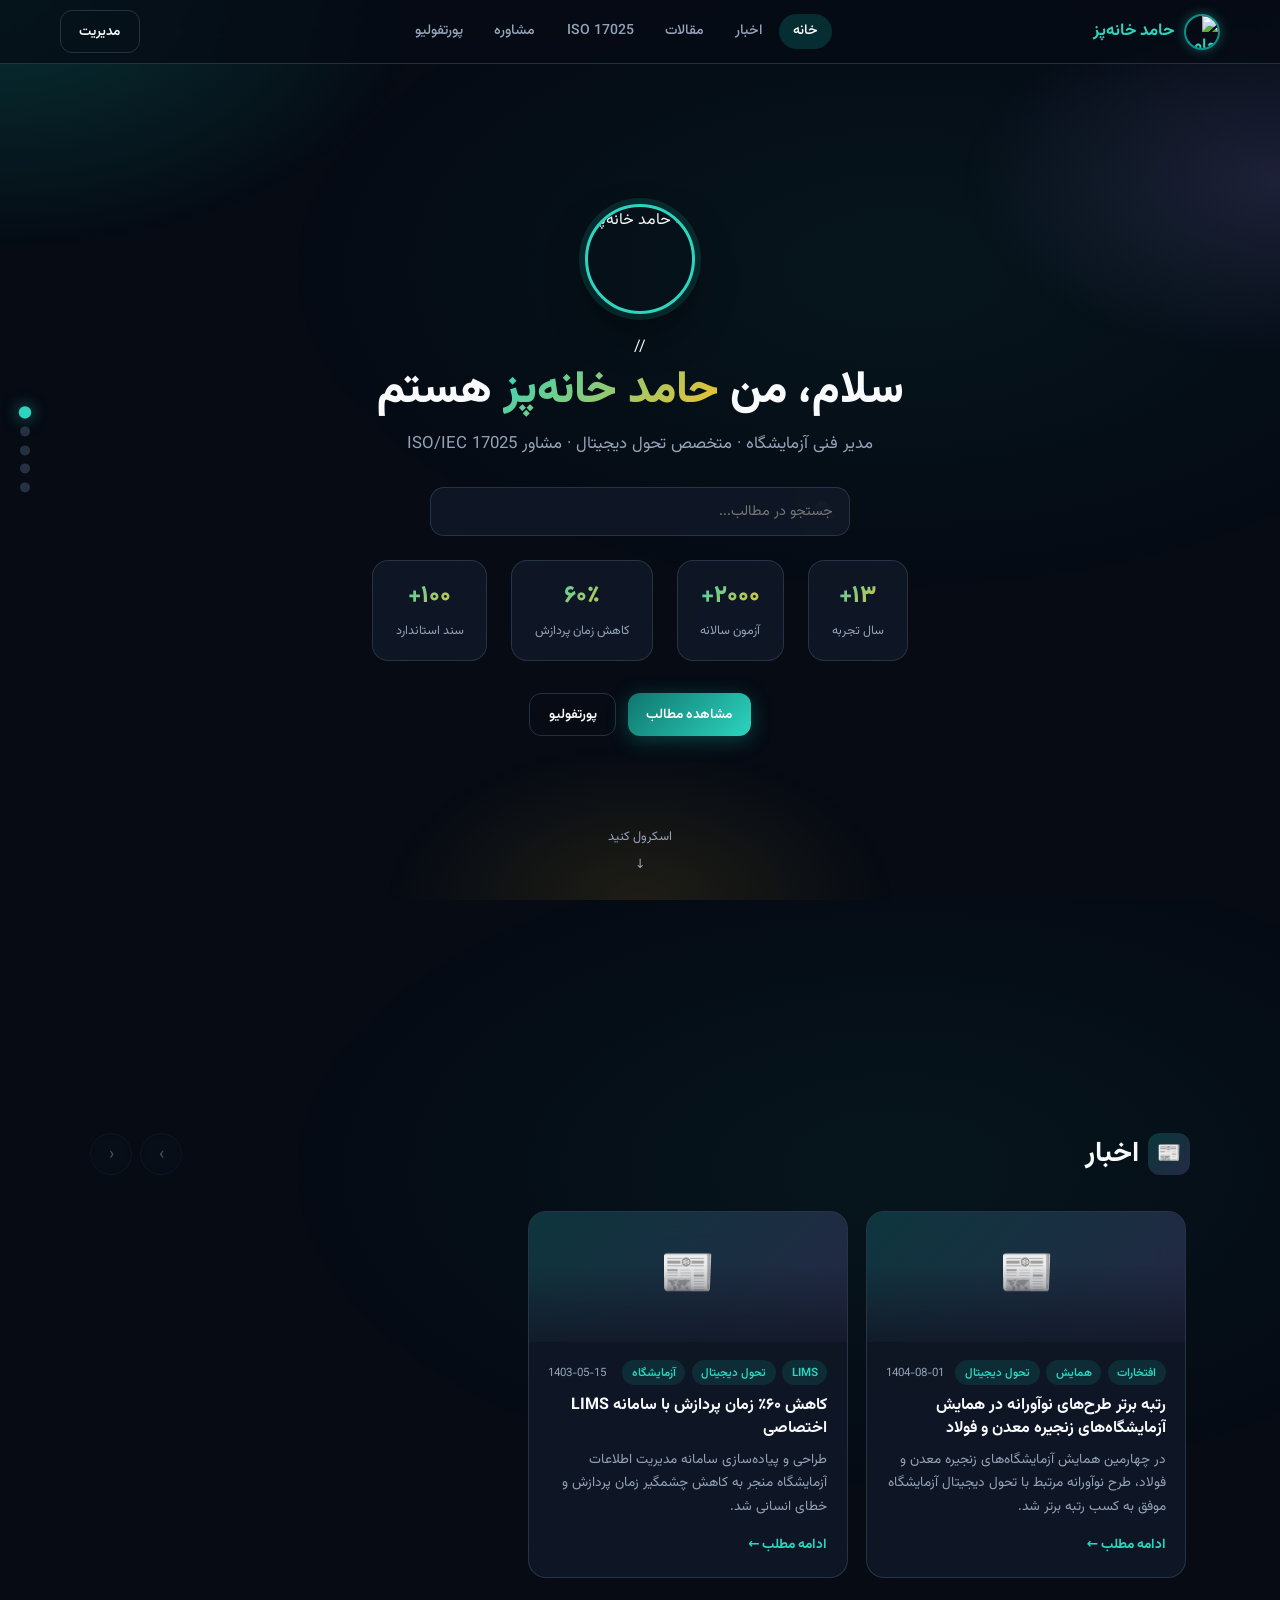
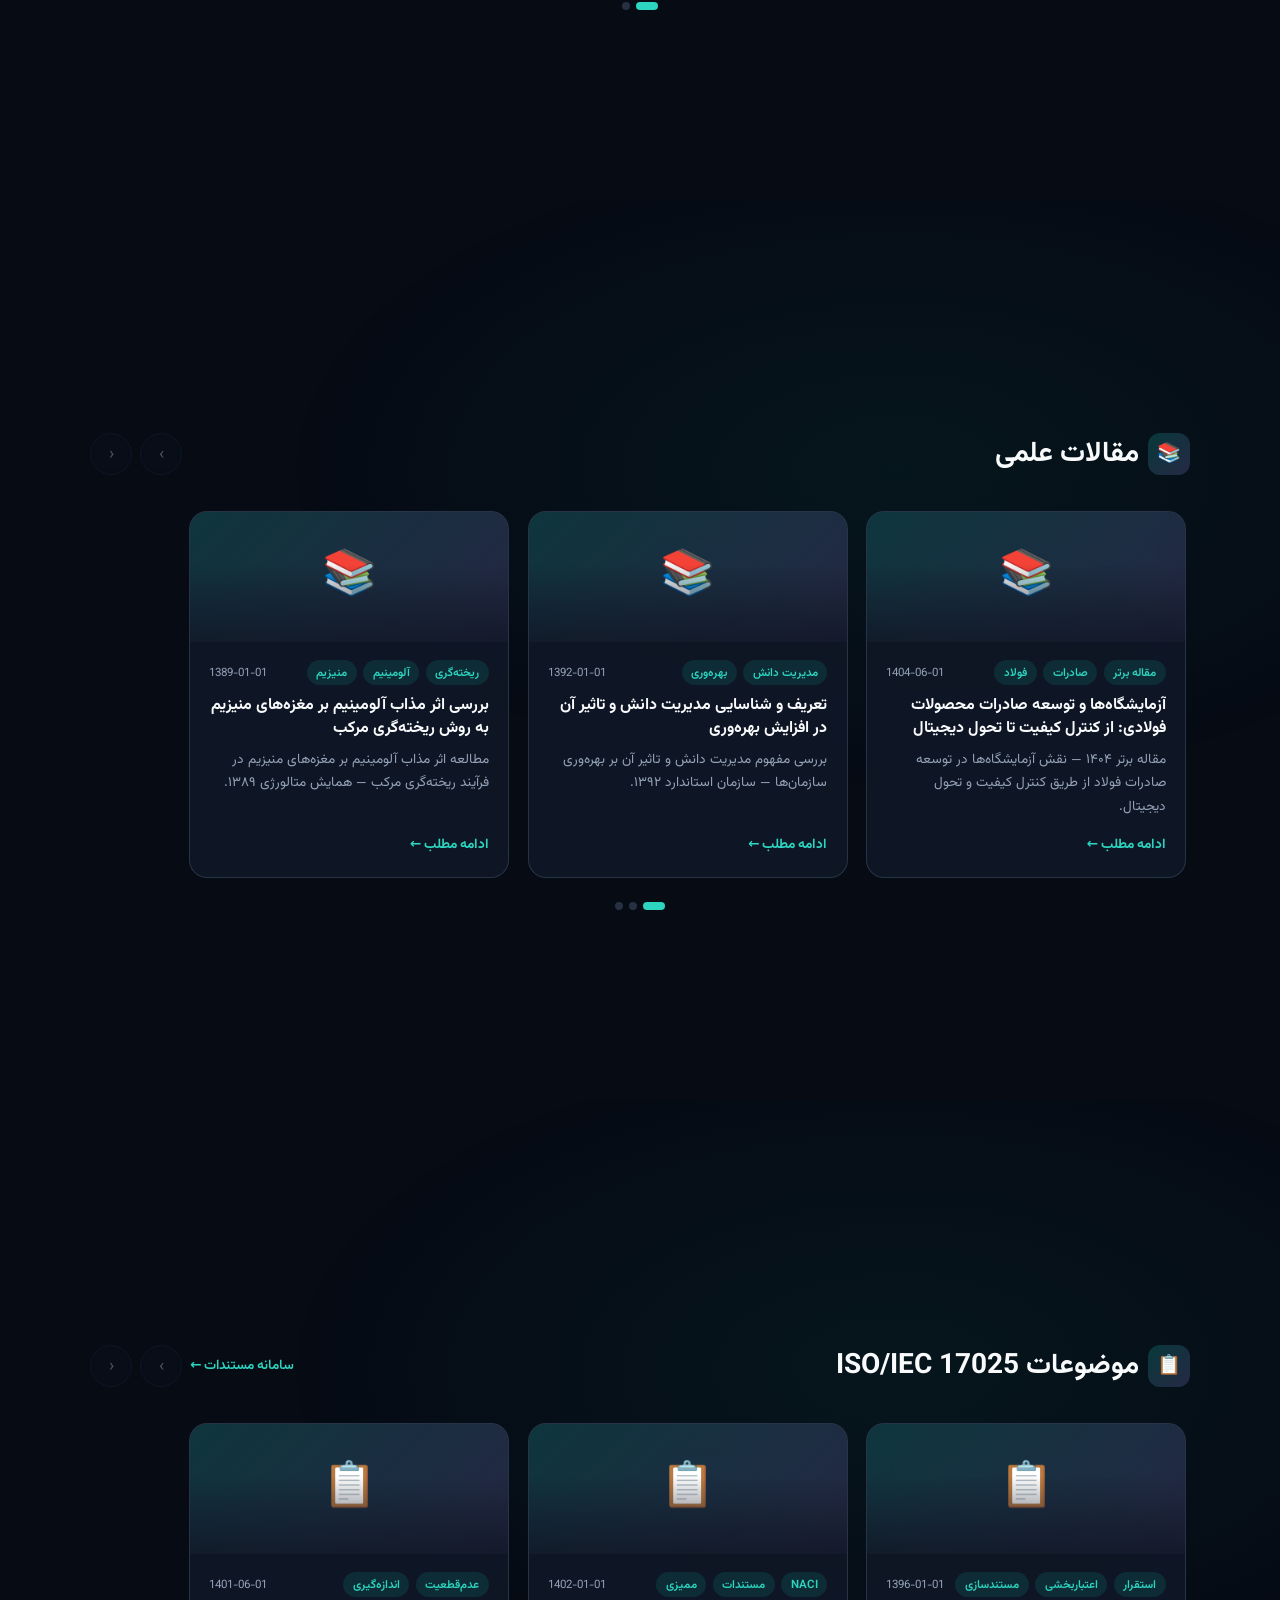
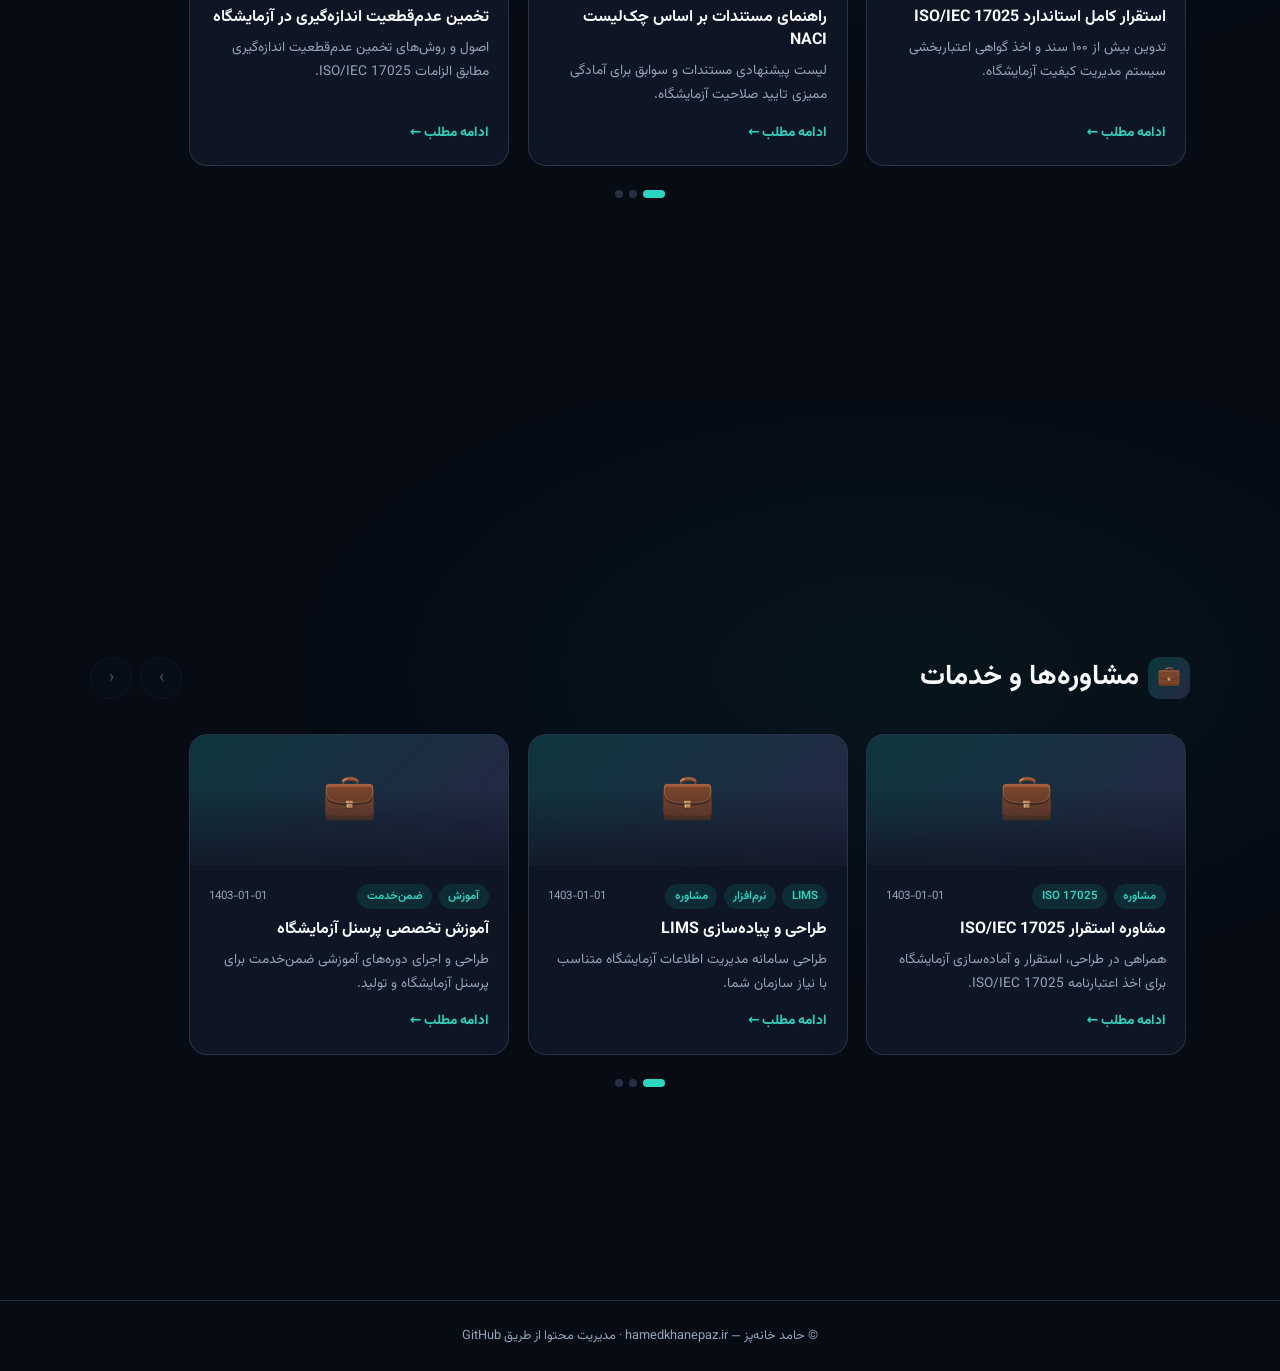
==== commit 5c848967: "Comment out header element in index.html Comment out the header element containing the name." ====
--- a/index.html
+++ b/index.html
@@ -112,7 +112,7 @@
   <section class="slide slide-hero" id="home">
     <div class="slide-inner">
       <img class="hero-avatar site-avatar" src="https://avatars.githubusercontent.com/u/76646881?v=4" alt="حامد خانه‌پز" />
-      <h1>سلام، من <span>حامد خانه‌پز</span> هستم</h1>
+     // <h1>سلام، من <span>حامد خانه‌پز</span> هستم</h1>
       <p class="tagline site-tagline">مدیر فنی آزمایشگاه · متخصص تحول دیجیتال · مشاور ISO/IEC 17025</p>
       <div class="search-box">
         <span class="icon">🔍</span>
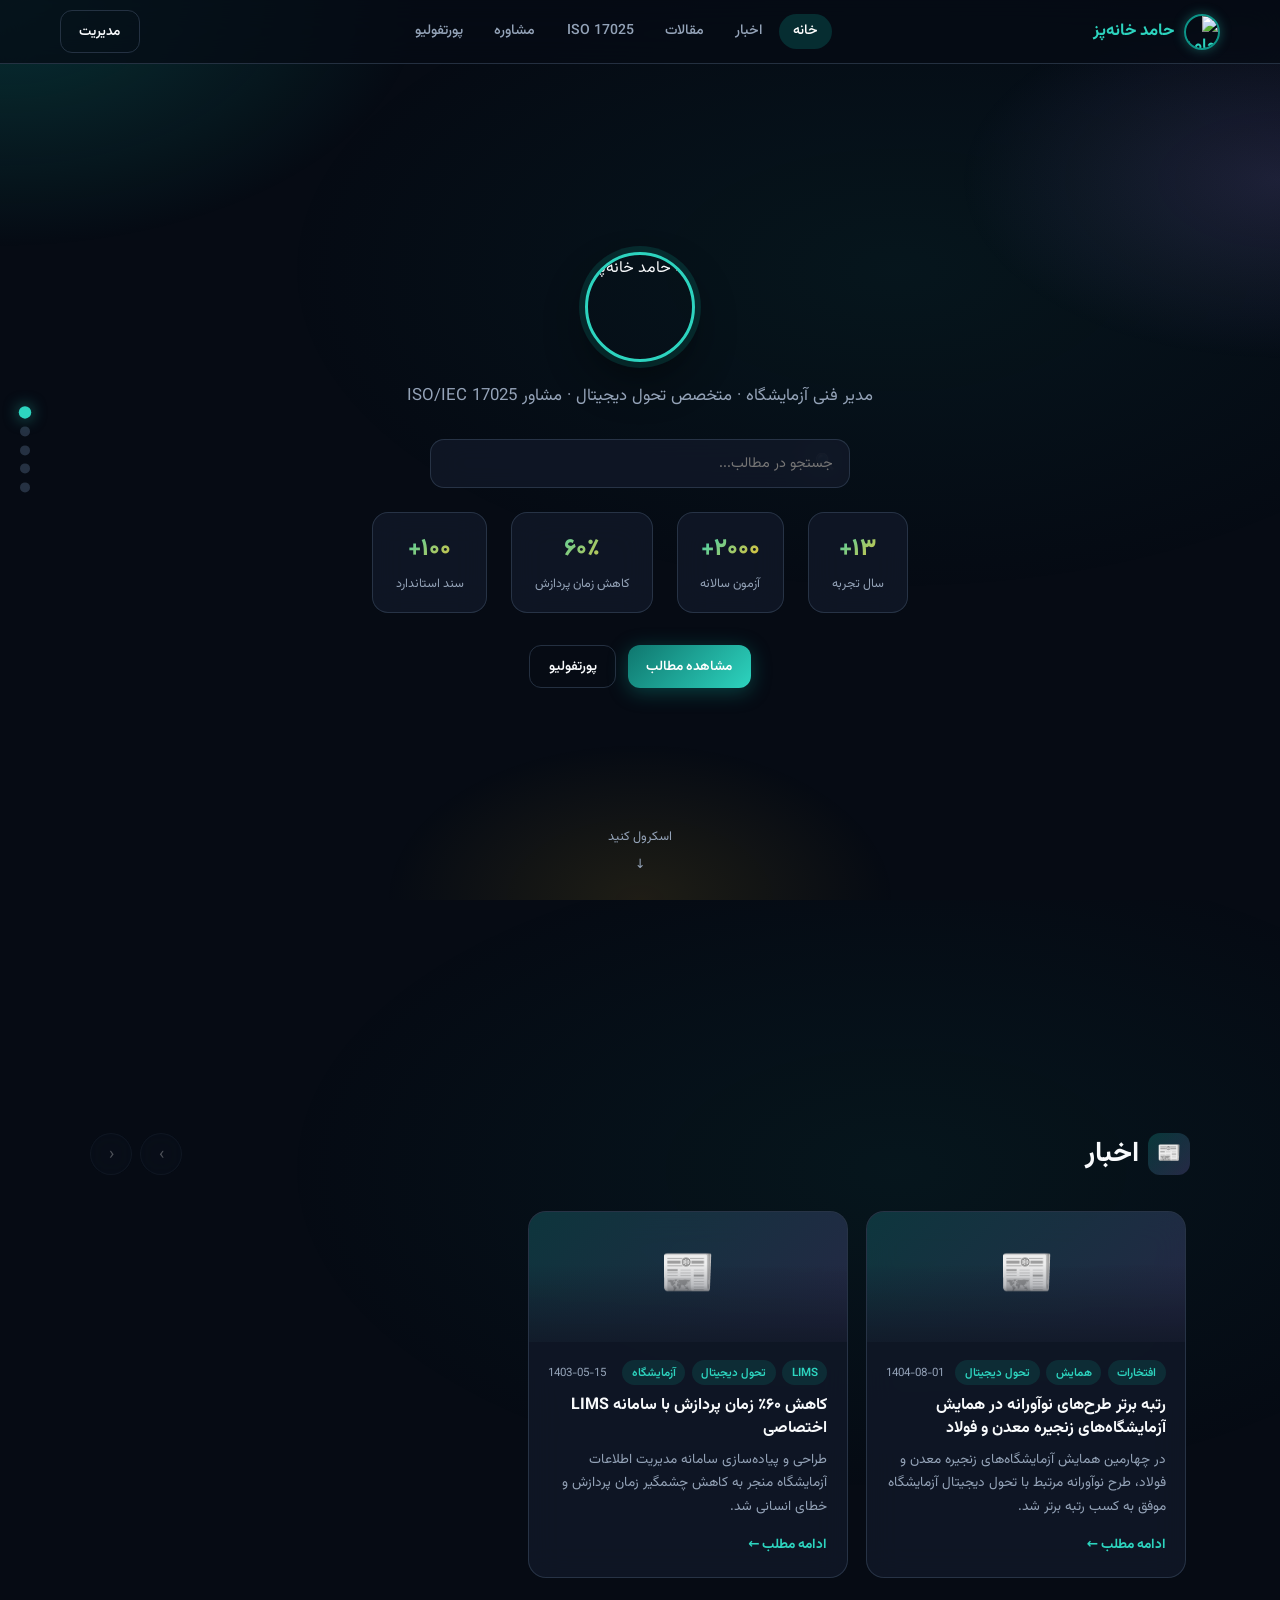
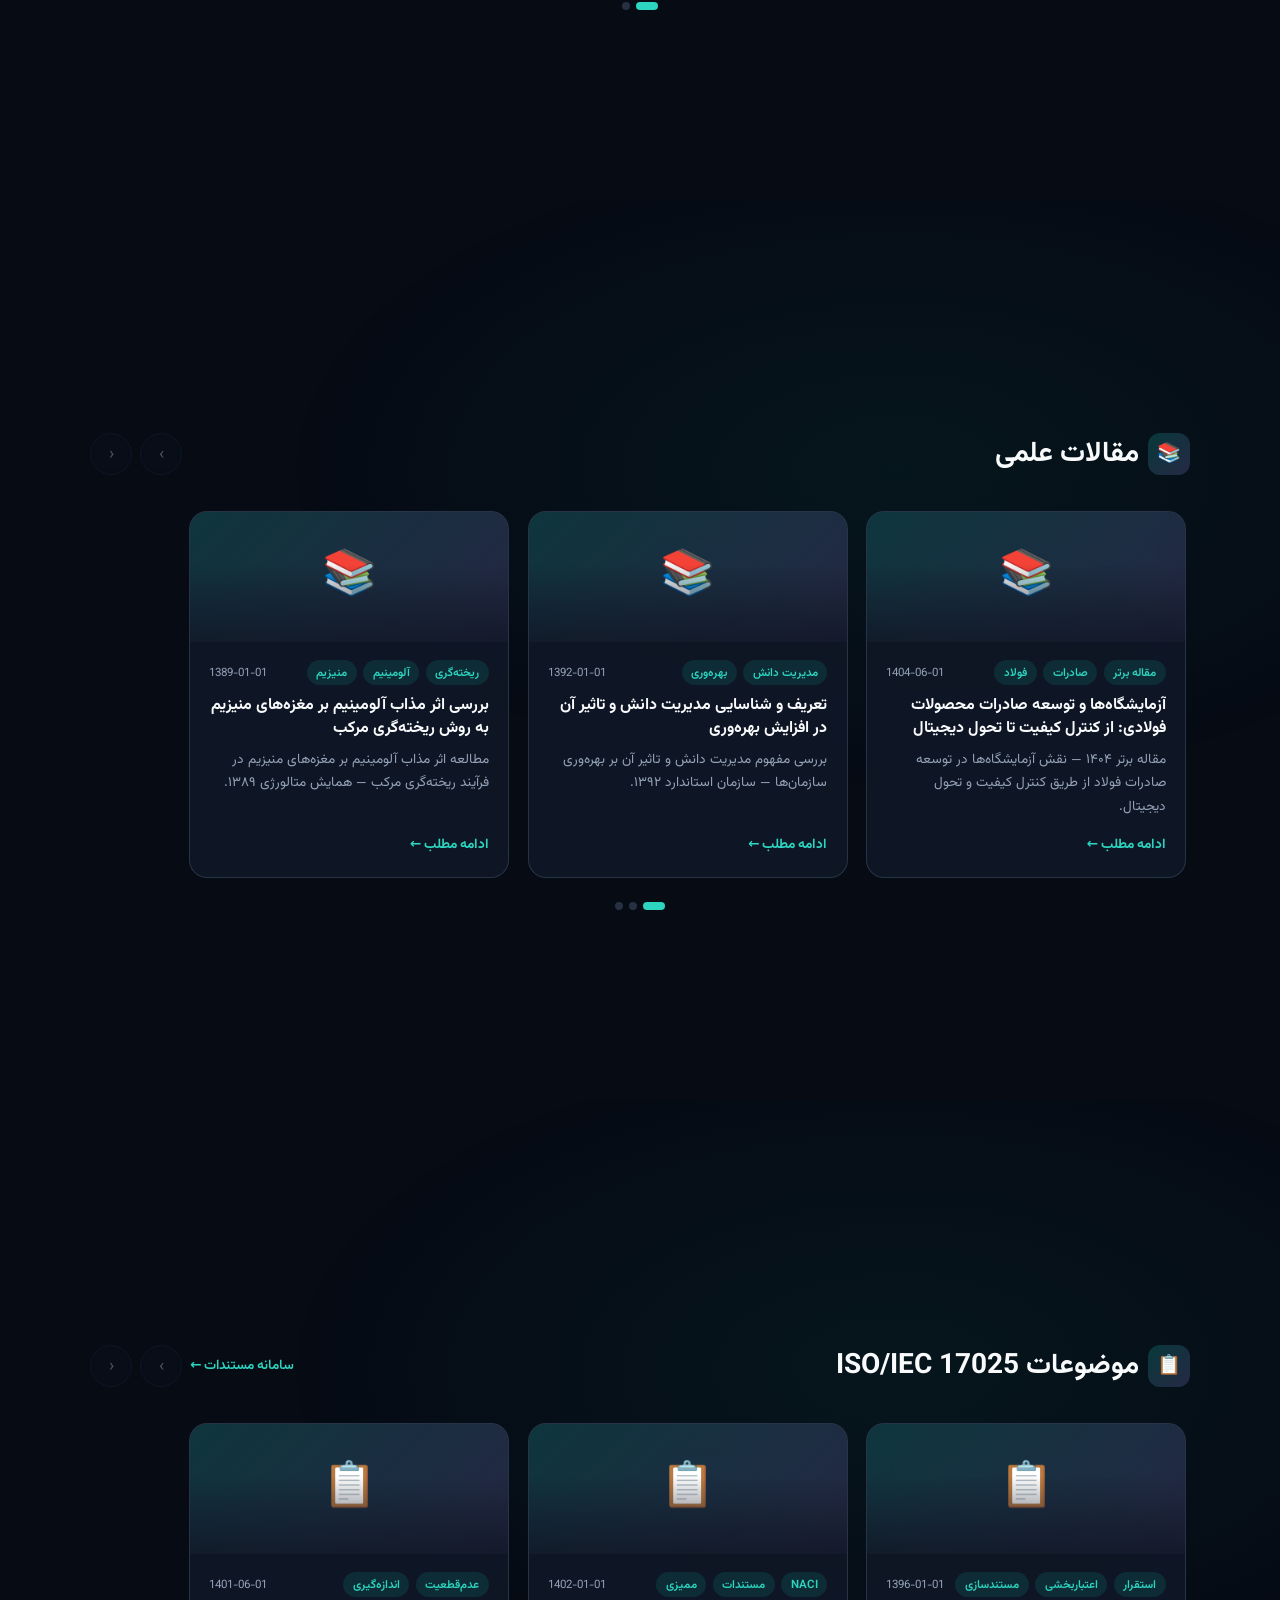
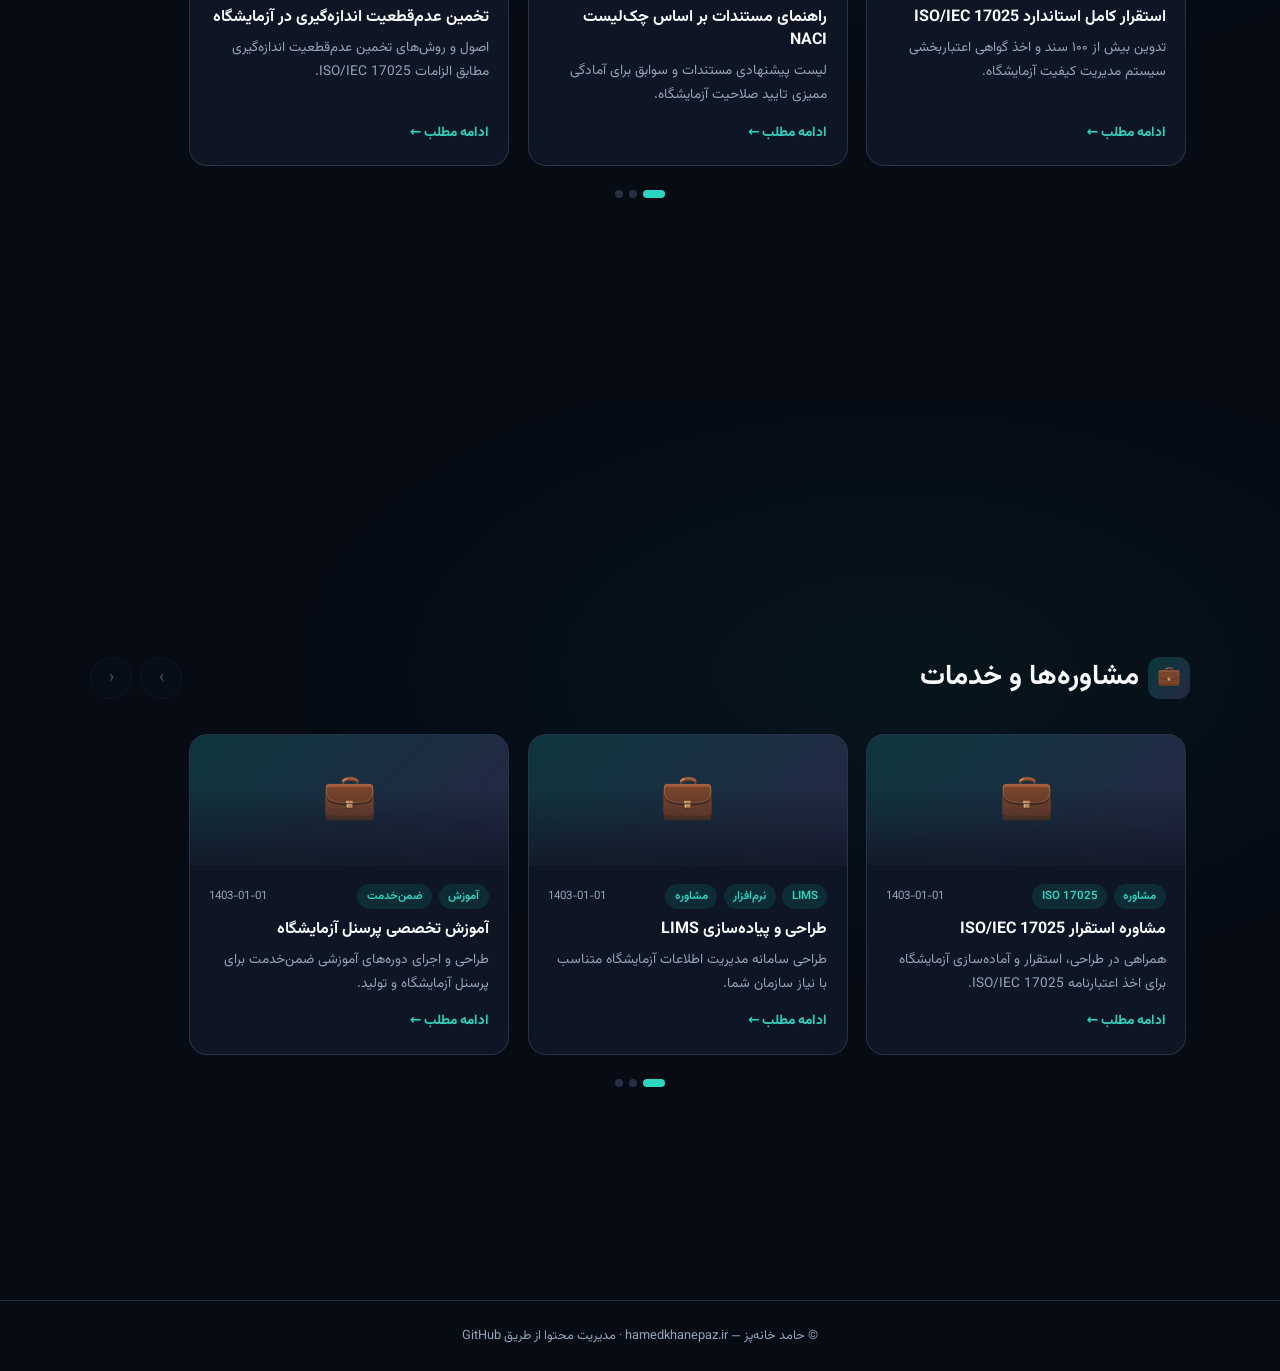
==== commit 40753b65: "Comment out hero section heading Comment out the heading for the hero section in index.html." ====
--- a/index.html
+++ b/index.html
@@ -112,7 +112,7 @@
   <section class="slide slide-hero" id="home">
     <div class="slide-inner">
       <img class="hero-avatar site-avatar" src="https://avatars.githubusercontent.com/u/76646881?v=4" alt="حامد خانه‌پز" />
-     // <h1>سلام، من <span>حامد خانه‌پز</span> هستم</h1>
+       <!-- <h1>سلام، من <span>حامد خانه‌پز</span> هستم</h1> -->
       <p class="tagline site-tagline">مدیر فنی آزمایشگاه · متخصص تحول دیجیتال · مشاور ISO/IEC 17025</p>
       <div class="search-box">
         <span class="icon">🔍</span>
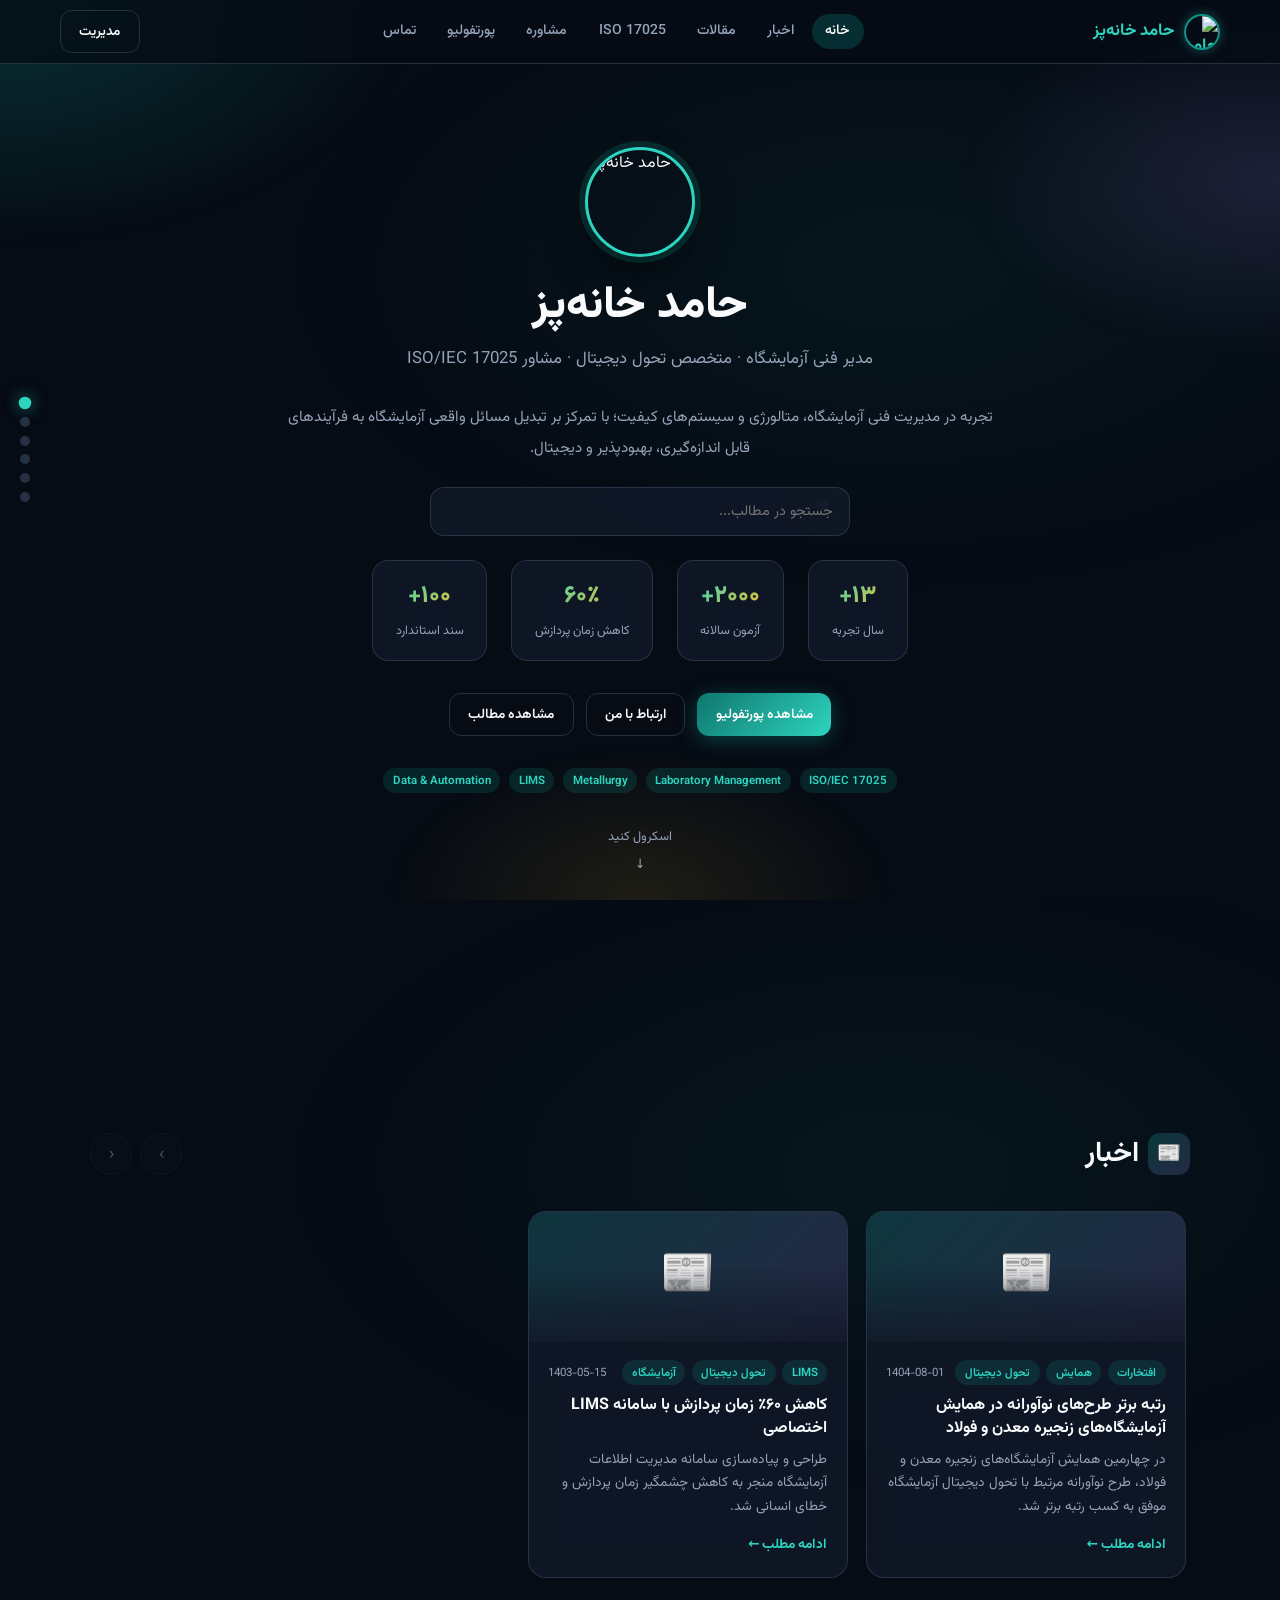
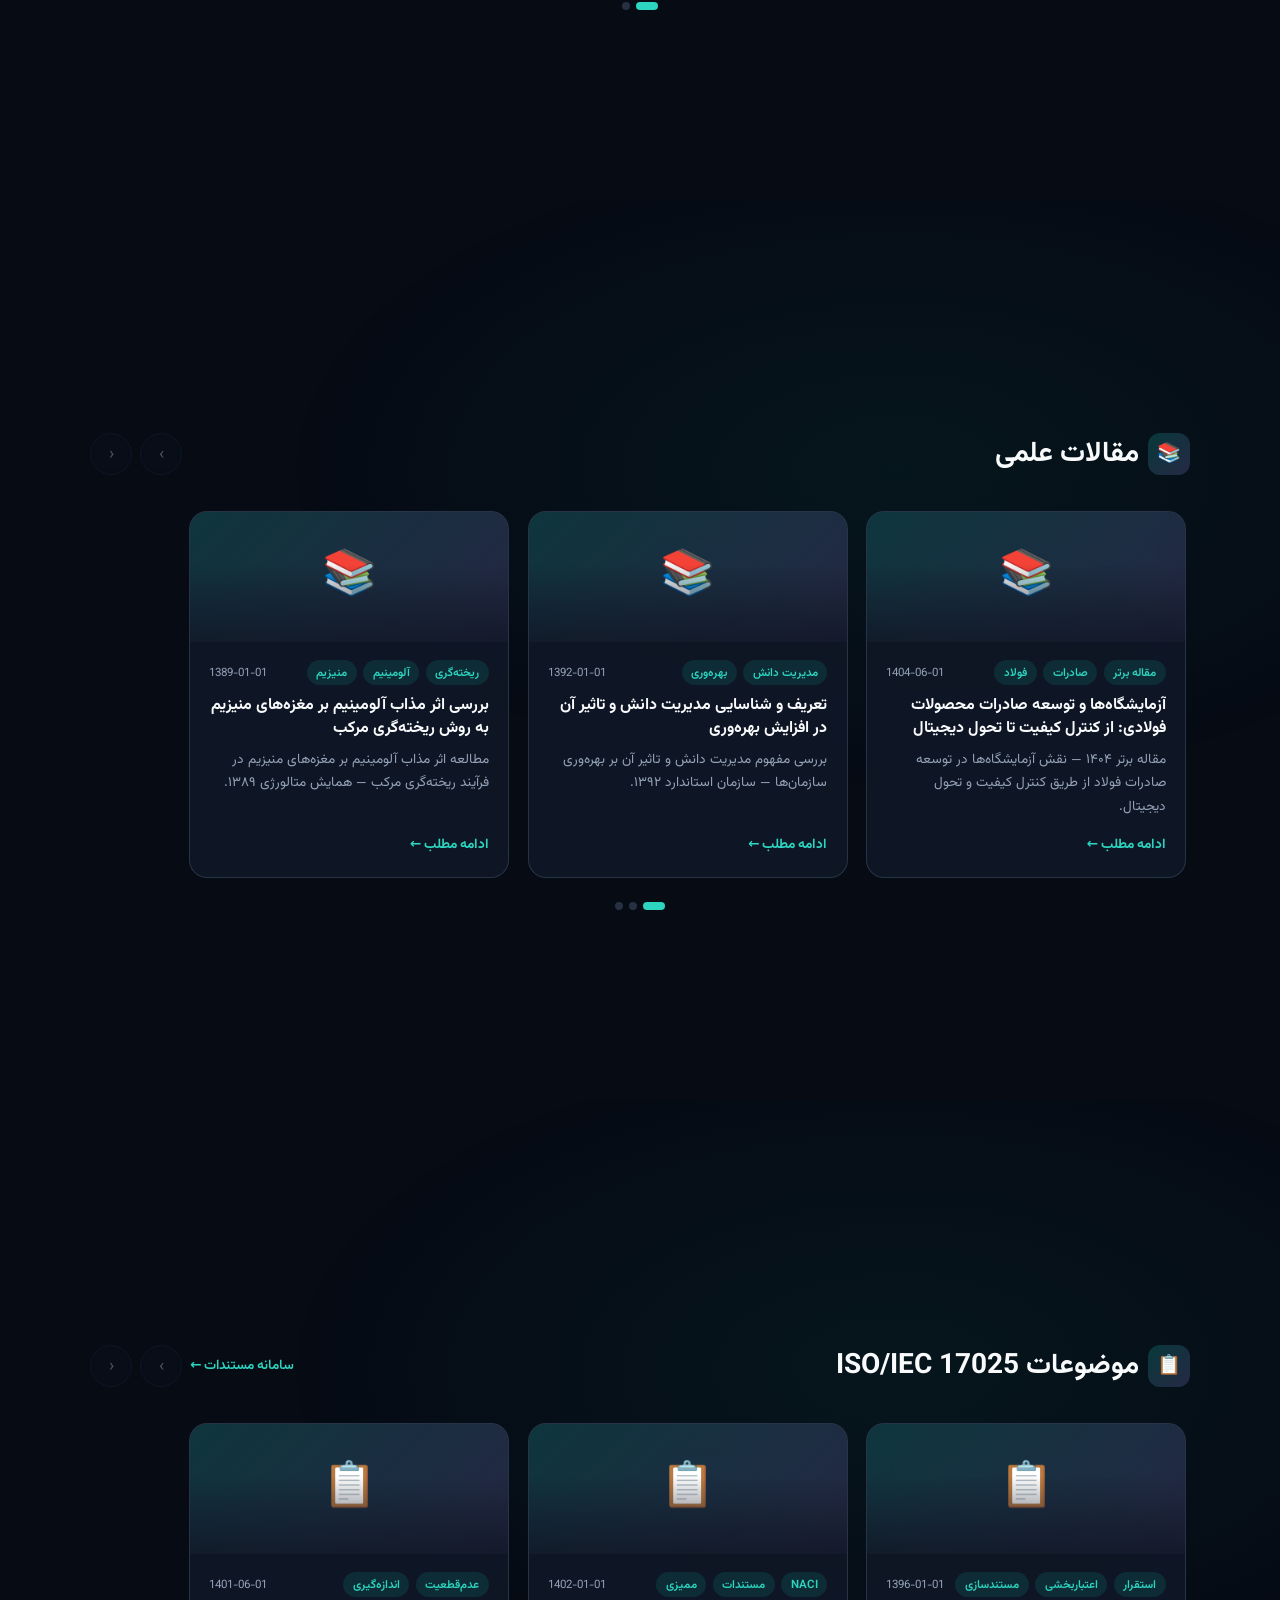
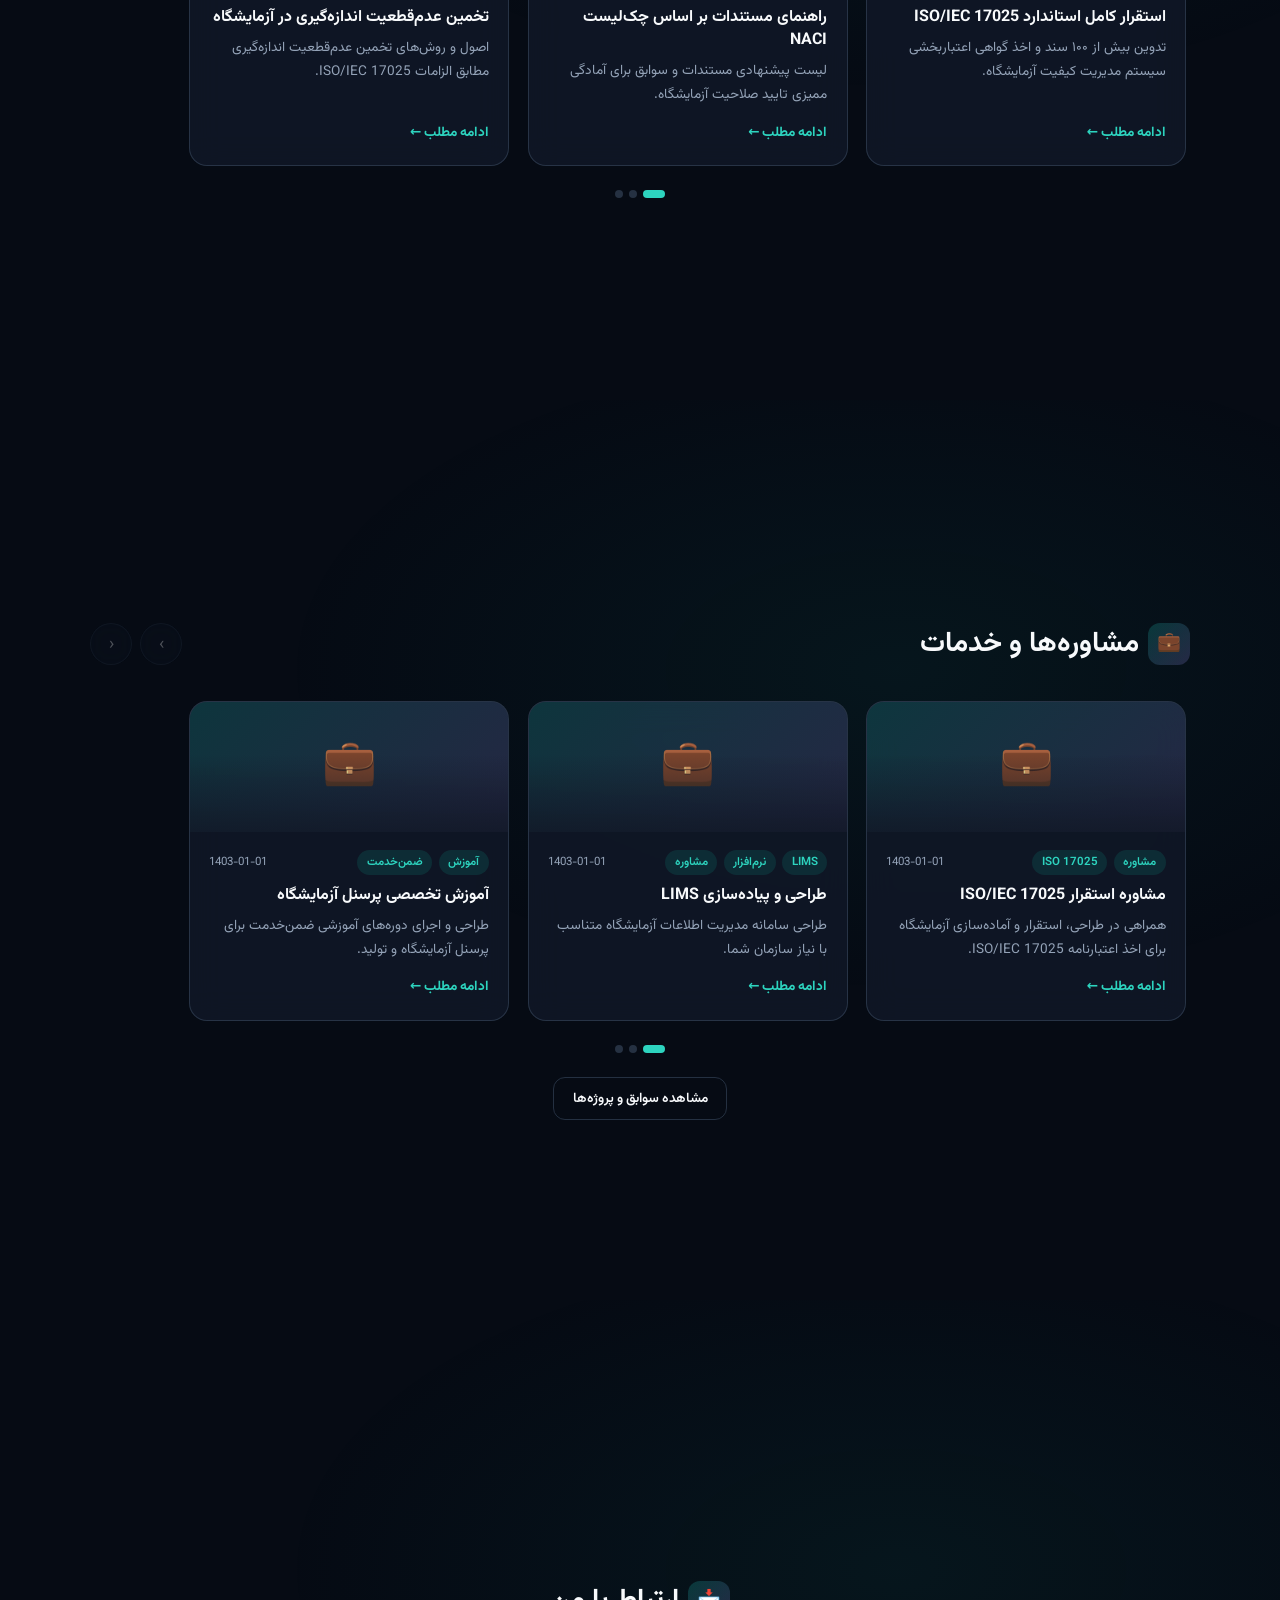
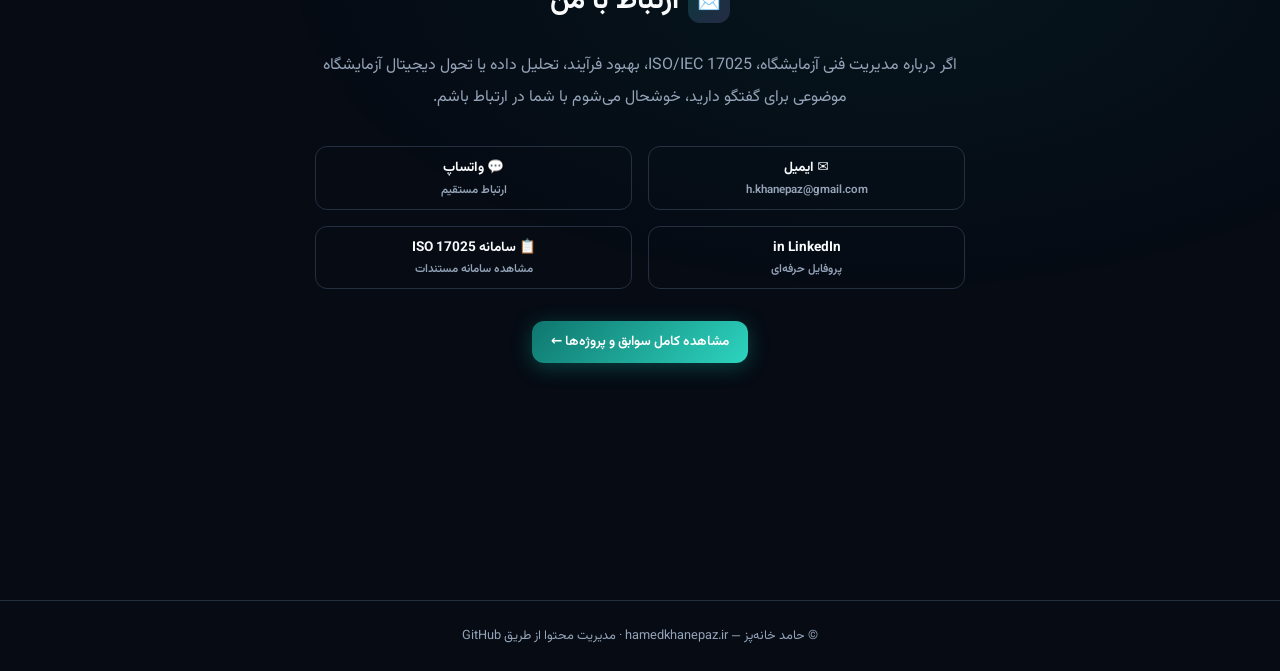
==== commit 67f9d7f0: "Update index.html" ====
--- a/index.html
+++ b/index.html
@@ -1,40 +1,76 @@
 <!DOCTYPE html>
 <html lang="fa" dir="rtl">
+
 <head>
   <meta charset="UTF-8" />
   <meta name="viewport" content="width=device-width, initial-scale=1.0" />
 
-  <title>حامد خانه‌پز | مشاور ISO 17025 و تحول دیجیتال آزمایشگاه</title>
-  <meta name="description" content="حامد خانه‌پز — مدیر فنی آزمایشگاه، متخصص تحول دیجیتال و مشاور استقرار ISO/IEC 17025. اخبار، مقالات علمی، مشاوره LIMS و منابع استاندارد ۱۷۰۲۵." />
-  <meta name="keywords" content="حامد خانه‌پز, ISO 17025, ISO/IEC 17025, آزمایشگاه, LIMS, تحول دیجیتال, کنترل کیفیت, مشاور آزمایشگاه, اعتباربخشی, عدم قطعیت, NACI" />
+  <title>حامد خانه‌پز | مدیر فنی آزمایشگاه، ISO 17025 و تحول دیجیتال</title>
+
+  <meta
+    name="description"
+    content="حامد خانه‌پز — مدیر فنی آزمایشگاه، متخصص متالورژی، تحول دیجیتال و مشاور ISO/IEC 17025."
+  />
+
+  <meta
+    name="keywords"
+    content="حامد خانه‌پز, ISO 17025, ISO/IEC 17025, آزمایشگاه, LIMS, تحول دیجیتال, کنترل کیفیت, متالورژی, مشاور آزمایشگاه"
+  />
+
   <meta name="author" content="حامد خانه‌پز" />
   <meta name="robots" content="index, follow, max-image-preview:large" />
+
   <link rel="canonical" href="https://hamedkhanepaz.ir/" />
 
   <!-- Open Graph -->
   <meta property="og:type" content="website" />
   <meta property="og:locale" content="fa_IR" />
   <meta property="og:site_name" content="حامد خانه‌پز" />
-  <meta property="og:title" content="حامد خانه‌پز | مشاور ISO 17025 و تحول دیجیتال آزمایشگاه" />
-  <meta property="og:description" content="مدیر فنی آزمایشگاه، متخصص تحول دیجیتال و مشاور استقرار ISO/IEC 17025. اخبار، مقالات و خدمات مشاوره." />
+  <meta
+    property="og:title"
+    content="حامد خانه‌پز | مدیر فنی آزمایشگاه و مشاور ISO 17025"
+  />
+  <meta
+    property="og:description"
+    content="مدیر فنی آزمایشگاه، متخصص تحول دیجیتال و مشاور ISO/IEC 17025."
+  />
   <meta property="og:url" content="https://hamedkhanepaz.ir/" />
-  <meta property="og:image" content="https://avatars.githubusercontent.com/u/76646881?v=4" />
+  <meta
+    property="og:image"
+    content="https://avatars.githubusercontent.com/u/76646881?v=4"
+  />
 
   <!-- Twitter -->
   <meta name="twitter:card" content="summary" />
-  <meta name="twitter:title" content="حامد خانه‌پز | مشاور ISO 17025" />
-  <meta name="twitter:description" content="مدیر فنی آزمایشگاه · متخصص تحول دیجیتال · مشاور ISO/IEC 17025" />
-  <meta name="twitter:image" content="https://avatars.githubusercontent.com/u/76646881?v=4" />
+  <meta
+    name="twitter:title"
+    content="حامد خانه‌پز | مدیر فنی آزمایشگاه و مشاور ISO 17025"
+  />
+  <meta
+    name="twitter:description"
+    content="مدیر فنی آزمایشگاه · متخصص تحول دیجیتال · مشاور ISO/IEC 17025"
+  />
+  <meta
+    name="twitter:image"
+    content="https://avatars.githubusercontent.com/u/76646881?v=4"
+  />
 
   <link rel="icon" href="/favicon.svg" type="image/svg+xml" />
   <link rel="apple-touch-icon" href="/favicon.svg" />
+
   <meta name="theme-color" content="#0d9488" />
 
   <link rel="preconnect" href="https://fonts.googleapis.com" />
   <link rel="preconnect" href="https://fonts.gstatic.com" crossorigin />
-  <link href="https://fonts.googleapis.com/css2?family=Vazirmatn:wght@300;400;500;600;700;800&display=swap" rel="stylesheet" />
+
+  <link
+    href="https://fonts.googleapis.com/css2?family=Vazirmatn:wght@300;400;500;600;700;800&display=swap"
+    rel="stylesheet"
+  />
+
   <link rel="stylesheet" href="assets/css/style.css" />
 
+  <!-- Person Schema -->
   <script type="application/ld+json">
   {
     "@context": "https://schema.org",
@@ -50,16 +86,25 @@
       "https://www.linkedin.com/in/hamed-khanepaz-7876478a/",
       "https://github.com/khanepaz"
     ],
-    "knowsAbout": ["ISO/IEC 17025", "LIMS", "کنترل کیفیت", "تحول دیجیتال آزمایشگاه", "عدم قطعیت اندازه‌گیری"]
+    "knowsAbout": [
+      "ISO/IEC 17025",
+      "LIMS",
+      "کنترل کیفیت",
+      "تحول دیجیتال آزمایشگاه",
+      "عدم قطعیت اندازه‌گیری",
+      "متالورژی"
+    ]
   }
   </script>
+
+  <!-- WebSite Schema -->
   <script type="application/ld+json">
   {
     "@context": "https://schema.org",
     "@type": "WebSite",
     "name": "حامد خانه‌پز",
     "url": "https://hamedkhanepaz.ir/",
-    "description": "سایت شخصی حامد خانه‌پز — اخبار، مقالات علمی و مشاوره ISO 17025",
+    "description": "سایت شخصی حامد خانه‌پز — آزمایشگاه، ISO 17025، متالورژی و تحول دیجیتال",
     "inLanguage": "fa-IR",
     "publisher": {
       "@type": "Person",
@@ -67,142 +112,883 @@
     }
   }
   </script>
+
 </head>
+
+
 <body>
 
+  <!-- =========================
+       NAVIGATION
+  ========================== -->
+
   <nav class="topnav">
+
     <div class="inner">
+
       <a href="index.html" class="brand">
-        <img class="site-avatar" src="https://avatars.githubusercontent.com/u/76646881?v=4" alt="حامد خانه‌پز" />
-        <span class="brand-name">حامد خانه‌پز</span>
+
+        <img
+          class="site-avatar"
+          src="https://avatars.githubusercontent.com/u/76646881?v=4"
+          alt="حامد خانه‌پز"
+        />
+
+        <span class="brand-name">
+          حامد خانه‌پز
+        </span>
+
       </a>
+
+
       <ul class="nav-links">
-        <li><a href="#home">خانه</a></li>
-        <li><a href="#news">اخبار</a></li>
-        <li><a href="#articles">مقالات</a></li>
-        <li><a href="#iso17025">ISO 17025</a></li>
-        <li><a href="#consult">مشاوره</a></li>
-        <li><a href="portfolio.html">پورتفولیو</a></li>
+
+        <li>
+          <a href="#home">
+            خانه
+          </a>
+        </li>
+
+        <li>
+          <a href="#news">
+            اخبار
+          </a>
+        </li>
+
+        <li>
+          <a href="#articles">
+            مقالات
+          </a>
+        </li>
+
+        <li>
+          <a href="#iso17025">
+            ISO 17025
+          </a>
+        </li>
+
+        <li>
+          <a href="#consult">
+            مشاوره
+          </a>
+        </li>
+
+        <li>
+          <a href="portfolio.html">
+            پورتفولیو
+          </a>
+        </li>
+
+        <!-- تماس در منوی اصلی -->
+        <li>
+          <a href="#contact">
+            تماس
+          </a>
+        </li>
+
       </ul>
+
+
       <div class="nav-actions">
-        <a href="admin/" class="btn btn-ghost">مدیریت</a>
-        <button class="menu-toggle" id="menuToggle" aria-label="منو">☰</button>
-      </div>
+
+        <a href="admin/" class="btn btn-ghost">
+          مدیریت
+        </a>
+
+        <button
+          class="menu-toggle"
+          id="menuToggle"
+          aria-label="منو"
+        >
+          ☰
+        </button>
+
+      </div>
+
     </div>
+
   </nav>
 
+
+  <!-- =========================
+       MOBILE MENU
+  ========================== -->
+
   <div class="mobile-menu" id="mobileMenu">
-    <a href="#home">خانه</a>
-    <a href="#news">📰 اخبار</a>
-    <a href="#articles">📚 مقالات</a>
-    <a href="#iso17025">📋 ISO 17025</a>
-    <a href="#consult">💼 مشاوره</a>
-    <a href="portfolio.html">👤 پورتفولیو</a>
-    <a href="admin/">⚙️ مدیریت</a>
+
+    <a href="#home">
+      خانه
+    </a>
+
+    <a href="#news">
+      📰 اخبار
+    </a>
+
+    <a href="#articles">
+      📚 مقالات
+    </a>
+
+    <a href="#iso17025">
+      📋 ISO 17025
+    </a>
+
+    <a href="#consult">
+      💼 مشاوره
+    </a>
+
+    <a href="portfolio.html">
+      👤 پورتفولیو
+    </a>
+
+    <a href="#contact">
+      📩 تماس با من
+    </a>
+
+    <a href="admin/">
+      ⚙️ مدیریت
+    </a>
+
   </div>
 
+
+  <!-- =========================
+       SIDE NAVIGATION
+  ========================== -->
+
   <nav class="side-dots" aria-label="ناوبری اسلایدها">
+
     <a href="#home" class="active" title="خانه"></a>
+
     <a href="#news" title="اخبار"></a>
+
     <a href="#articles" title="مقالات"></a>
+
     <a href="#iso17025" title="ISO 17025"></a>
+
     <a href="#consult" title="مشاوره"></a>
+
+    <a href="#contact" title="تماس"></a>
+
   </nav>
 
+
+  <!-- =========================
+       HOME
+  ========================== -->
+
   <section class="slide slide-hero" id="home">
+
     <div class="slide-inner">
-      <img class="hero-avatar site-avatar" src="https://avatars.githubusercontent.com/u/76646881?v=4" alt="حامد خانه‌پز" />
-       <!-- <h1>سلام، من <span>حامد خانه‌پز</span> هستم</h1> -->
-      <p class="tagline site-tagline">مدیر فنی آزمایشگاه · متخصص تحول دیجیتال · مشاور ISO/IEC 17025</p>
+
+      <img
+        class="hero-avatar site-avatar"
+        src="https://avatars.githubusercontent.com/u/76646881?v=4"
+        alt="حامد خانه‌پز"
+      />
+
+
+      <h1>
+        حامد خانه‌پز
+      </h1>
+
+
+      <p class="tagline site-tagline">
+
+        مدیر فنی آزمایشگاه
+        ·
+        متخصص تحول دیجیتال
+        ·
+        مشاور ISO/IEC 17025
+
+      </p>
+
+
+      <p
+        style="
+          max-width:720px;
+          margin:0 auto 1.5rem;
+          color:var(--text-muted);
+          font-size:.95rem;
+          line-height:2;
+        "
+      >
+
+        تجربه در مدیریت فنی آزمایشگاه، متالورژی و سیستم‌های کیفیت؛
+        با تمرکز بر تبدیل مسائل واقعی آزمایشگاه به فرآیندهای
+        قابل اندازه‌گیری، بهبودپذیر و دیجیتال.
+
+      </p>
+
+
+      <!-- SEARCH -->
+
       <div class="search-box">
-        <span class="icon">🔍</span>
-        <input type="search" id="searchInput" placeholder="جستجو در مطالب..." autocomplete="off" />
-      </div>
+
+        <span class="icon">
+          🔍
+        </span>
+
+        <input
+          type="search"
+          id="searchInput"
+          placeholder="جستجو در مطالب..."
+          autocomplete="off"
+        />
+
+      </div>
+
+
+      <!-- STATS -->
+
       <div class="hero-stats">
-        <div class="stat"><b>۱۳+</b><span>سال تجربه</span></div>
-        <div class="stat"><b>۲۰۰۰+</b><span>آزمون سالانه</span></div>
-        <div class="stat"><b>۶۰٪</b><span>کاهش زمان پردازش</span></div>
-        <div class="stat"><b>۱۰۰+</b><span>سند استاندارد</span></div>
-      </div>
+
+        <div class="stat">
+
+          <b>
+            ۱۳+
+          </b>
+
+          <span>
+            سال تجربه
+          </span>
+
+        </div>
+
+
+        <div class="stat">
+
+          <b>
+            ۲۰۰۰+
+          </b>
+
+          <span>
+            آزمون سالانه
+          </span>
+
+        </div>
+
+
+        <div class="stat">
+
+          <b>
+            ۶۰٪
+          </b>
+
+          <span>
+            کاهش زمان پردازش
+          </span>
+
+        </div>
+
+
+        <div class="stat">
+
+          <b>
+            ۱۰۰+
+          </b>
+
+          <span>
+            سند استاندارد
+          </span>
+
+        </div>
+
+      </div>
+
+
+      <!-- ACTIONS -->
+
       <div class="hero-actions">
-        <a href="#news" class="btn btn-primary">مشاهده مطالب</a>
-        <a href="portfolio.html" class="btn btn-ghost">پورتفولیو</a>
-      </div>
+
+        <a
+          href="portfolio.html"
+          class="btn btn-primary"
+        >
+          مشاهده پورتفولیو
+        </a>
+
+
+        <a
+          href="#contact"
+          class="btn btn-ghost"
+        >
+          ارتباط با من
+        </a>
+
+
+        <a
+          href="#news"
+          class="btn btn-ghost"
+        >
+          مشاهده مطالب
+        </a>
+
+      </div>
+
+
+      <!-- POSITIONING -->
+
+      <div
+        style="
+          margin:2rem auto 0;
+          max-width:760px;
+          display:flex;
+          justify-content:center;
+          gap:.55rem;
+          flex-wrap:wrap;
+        "
+      >
+
+        <span class="tag">
+          ISO/IEC 17025
+        </span>
+
+        <span class="tag">
+          Laboratory Management
+        </span>
+
+        <span class="tag">
+          Metallurgy
+        </span>
+
+        <span class="tag">
+          LIMS
+        </span>
+
+        <span class="tag">
+          Data & Automation
+        </span>
+
+      </div>
+
     </div>
-    <div class="scroll-hint">اسکرول کنید <span>↓</span></div>
+
+
+    <div class="scroll-hint">
+
+      اسکرول کنید
+
+      <span>
+        ↓
+      </span>
+
+    </div>
+
   </section>
 
+
+  <!-- =========================
+       NEWS
+  ========================== -->
+
   <section class="slide" id="news">
+
     <div class="slide-inner">
+
       <div class="section-head">
-        <h2><span class="icon-badge">📰</span> اخبار</h2>
+
+        <h2>
+
+          <span class="icon-badge">
+            📰
+          </span>
+
+          اخبار
+
+        </h2>
+
+
         <div class="head-actions">
-          <button class="carousel-btn" data-dir="prev" aria-label="قبلی">›</button>
-          <button class="carousel-btn" data-dir="next" aria-label="بعدی">‹</button>
-        </div>
-      </div>
+
+          <button
+            class="carousel-btn"
+            data-dir="prev"
+            aria-label="قبلی"
+          >
+            ›
+          </button>
+
+          <button
+            class="carousel-btn"
+            data-dir="next"
+            aria-label="بعدی"
+          >
+            ‹
+          </button>
+
+        </div>
+
+      </div>
+
+
       <div class="carousel">
-        <div class="carousel-track" id="track-news"></div>
+
+        <div
+          class="carousel-track"
+          id="track-news"
+        ></div>
+
         <div class="carousel-dots"></div>
-      </div>
+
+      </div>
+
     </div>
+
   </section>
 
+
+  <!-- =========================
+       ARTICLES
+  ========================== -->
+
   <section class="slide" id="articles">
+
     <div class="slide-inner">
+
       <div class="section-head">
-        <h2><span class="icon-badge">📚</span> مقالات علمی</h2>
+
+        <h2>
+
+          <span class="icon-badge">
+            📚
+          </span>
+
+          مقالات علمی
+
+        </h2>
+
+
         <div class="head-actions">
-          <button class="carousel-btn" data-dir="prev" aria-label="قبلی">›</button>
-          <button class="carousel-btn" data-dir="next" aria-label="بعدی">‹</button>
-        </div>
-      </div>
+
+          <button
+            class="carousel-btn"
+            data-dir="prev"
+            aria-label="قبلی"
+          >
+            ›
+          </button>
+
+          <button
+            class="carousel-btn"
+            data-dir="next"
+            aria-label="بعدی"
+          >
+            ‹
+          </button>
+
+        </div>
+
+      </div>
+
+
       <div class="carousel">
-        <div class="carousel-track" id="track-articles"></div>
+
+        <div
+          class="carousel-track"
+          id="track-articles"
+        ></div>
+
         <div class="carousel-dots"></div>
-      </div>
+
+      </div>
+
     </div>
+
   </section>
 
+
+  <!-- =========================
+       ISO 17025
+  ========================== -->
+
   <section class="slide" id="iso17025">
+
     <div class="slide-inner">
+
       <div class="section-head">
-        <h2><span class="icon-badge">📋</span> موضوعات ISO/IEC 17025</h2>
+
+        <h2>
+
+          <span class="icon-badge">
+            📋
+          </span>
+
+          موضوعات ISO/IEC 17025
+
+        </h2>
+
+
         <div class="head-actions">
-          <a class="more" href="https://iso17025-docs.ir" target="_blank" rel="noopener">سامانه مستندات ←</a>
-          <button class="carousel-btn" data-dir="prev" aria-label="قبلی">›</button>
-          <button class="carousel-btn" data-dir="next" aria-label="بعدی">‹</button>
-        </div>
-      </div>
+
+          <a
+            class="more"
+            href="https://iso17025-docs.ir"
+            target="_blank"
+            rel="noopener"
+          >
+            سامانه مستندات ←
+          </a>
+
+
+          <button
+            class="carousel-btn"
+            data-dir="prev"
+            aria-label="قبلی"
+          >
+            ›
+          </button>
+
+          <button
+            class="carousel-btn"
+            data-dir="next"
+            aria-label="بعدی"
+          >
+            ‹
+          </button>
+
+        </div>
+
+      </div>
+
+
       <div class="carousel">
-        <div class="carousel-track" id="track-iso17025"></div>
+
+        <div
+          class="carousel-track"
+          id="track-iso17025"
+        ></div>
+
         <div class="carousel-dots"></div>
-      </div>
+
+      </div>
+
     </div>
+
   </section>
 
+
+  <!-- =========================
+       CONSULTING
+  ========================== -->
+
   <section class="slide" id="consult">
+
     <div class="slide-inner">
+
       <div class="section-head">
-        <h2><span class="icon-badge">💼</span> مشاوره‌ها و خدمات</h2>
+
+        <h2>
+
+          <span class="icon-badge">
+            💼
+          </span>
+
+          مشاوره‌ها و خدمات
+
+        </h2>
+
+
         <div class="head-actions">
-          <button class="carousel-btn" data-dir="prev" aria-label="قبلی">›</button>
-          <button class="carousel-btn" data-dir="next" aria-label="بعدی">‹</button>
-        </div>
-      </div>
+
+          <button
+            class="carousel-btn"
+            data-dir="prev"
+            aria-label="قبلی"
+          >
+            ›
+          </button>
+
+          <button
+            class="carousel-btn"
+            data-dir="next"
+            aria-label="بعدی"
+          >
+            ‹
+          </button>
+
+        </div>
+
+      </div>
+
+
       <div class="carousel">
-        <div class="carousel-track" id="track-consult"></div>
+
+        <div
+          class="carousel-track"
+          id="track-consult"
+        ></div>
+
         <div class="carousel-dots"></div>
-      </div>
+
+      </div>
+
+
+      <!-- SMALL CTA -->
+
+      <div
+        style="
+          text-align:center;
+          margin-top:1.5rem;
+        "
+      >
+
+        <a
+          href="portfolio.html"
+          class="btn btn-ghost"
+        >
+          مشاهده سوابق و پروژه‌ها
+        </a>
+
+      </div>
+
     </div>
+
   </section>
 
+
+  <!-- =========================
+       CONTACT
+  ========================== -->
+
+  <section
+    class="slide"
+    id="contact"
+  >
+
+    <div class="slide-inner">
+
+      <div
+        style="
+          max-width:850px;
+          margin:auto;
+          text-align:center;
+        "
+      >
+
+        <div class="section-head"
+             style="justify-content:center;">
+
+          <h2>
+
+            <span class="icon-badge">
+              📩
+            </span>
+
+            ارتباط با من
+
+          </h2>
+
+        </div>
+
+
+        <p
+          style="
+            color:var(--text-muted);
+            max-width:650px;
+            margin:0 auto 2rem;
+            line-height:2;
+          "
+        >
+
+          اگر درباره مدیریت فنی آزمایشگاه،
+          ISO/IEC 17025، بهبود فرآیند،
+          تحلیل داده یا تحول دیجیتال آزمایشگاه
+          موضوعی برای گفتگو دارید، خوشحال می‌شوم
+          با شما در ارتباط باشم.
+
+        </p>
+
+
+        <div
+          style="
+            display:grid;
+            grid-template-columns:repeat(2,minmax(0,1fr));
+            gap:1rem;
+            max-width:650px;
+            margin:auto;
+          "
+        >
+
+          <!-- EMAIL -->
+
+          <a
+            href="mailto:h.khanepaz@gmail.com"
+            class="btn btn-ghost"
+            style="
+              min-height:58px;
+              justify-content:center;
+              flex-direction:column;
+              gap:0;
+            "
+          >
+
+            <strong>
+              ✉️ ایمیل
+            </strong>
+
+            <small
+              style="
+                color:var(--text-muted);
+                font-size:.72rem;
+              "
+            >
+              h.khanepaz@gmail.com
+            </small>
+
+          </a>
+
+
+          <!-- WHATSAPP -->
+
+          <a
+            href="https://wa.me/989193898001"
+            target="_blank"
+            rel="noopener"
+            class="btn btn-ghost"
+            style="
+              min-height:58px;
+              justify-content:center;
+              flex-direction:column;
+              gap:0;
+            "
+          >
+
+            <strong>
+              💬 واتساپ
+            </strong>
+
+            <small
+              style="
+                color:var(--text-muted);
+                font-size:.72rem;
+              "
+            >
+              ارتباط مستقیم
+            </small>
+
+          </a>
+
+
+          <!-- LINKEDIN -->
+
+          <a
+            href="https://www.linkedin.com/in/hamed-khanepaz-7876478a/"
+            target="_blank"
+            rel="noopener"
+            class="btn btn-ghost"
+            style="
+              min-height:58px;
+              justify-content:center;
+              flex-direction:column;
+              gap:0;
+            "
+          >
+
+            <strong>
+              in LinkedIn
+            </strong>
+
+            <small
+              style="
+                color:var(--text-muted);
+                font-size:.72rem;
+              "
+            >
+              پروفایل حرفه‌ای
+            </small>
+
+          </a>
+
+
+          <!-- ISO -->
+
+          <a
+            href="https://iso17025-docs.ir"
+            target="_blank"
+            rel="noopener"
+            class="btn btn-ghost"
+            style="
+              min-height:58px;
+              justify-content:center;
+              flex-direction:column;
+              gap:0;
+            "
+          >
+
+            <strong>
+              📋 سامانه ISO 17025
+            </strong>
+
+            <small
+              style="
+                color:var(--text-muted);
+                font-size:.72rem;
+              "
+            >
+              مشاهده سامانه مستندات
+            </small>
+
+          </a>
+
+        </div>
+
+
+        <!-- PORTFOLIO CTA -->
+
+        <div
+          style="
+            margin-top:2rem;
+          "
+        >
+
+          <a
+            href="portfolio.html"
+            class="btn btn-primary"
+          >
+            مشاهده کامل سوابق و پروژه‌ها ←
+          </a>
+
+        </div>
+
+      </div>
+
+    </div>
+
+  </section>
+
+
+  <!-- =========================
+       FOOTER
+  ========================== -->
+
   <footer class="site-footer">
-    <p>© حامد خانه‌پز — hamedkhanepaz.ir · مدیریت محتوا از طریق GitHub</p>
+
+    <p>
+
+      © حامد خانه‌پز —
+      <a href="index.html">
+        hamedkhanepaz.ir
+      </a>
+
+      ·
+
+      مدیریت محتوا از طریق GitHub
+
+    </p>
+
   </footer>
 
+
+  <!-- =========================
+       SCRIPTS
+  ========================== -->
+
   <script src="assets/js/config.js"></script>
+
   <script src="assets/js/api.js"></script>
+
   <script src="assets/js/app.js"></script>
+
 </body>
+
 </html>
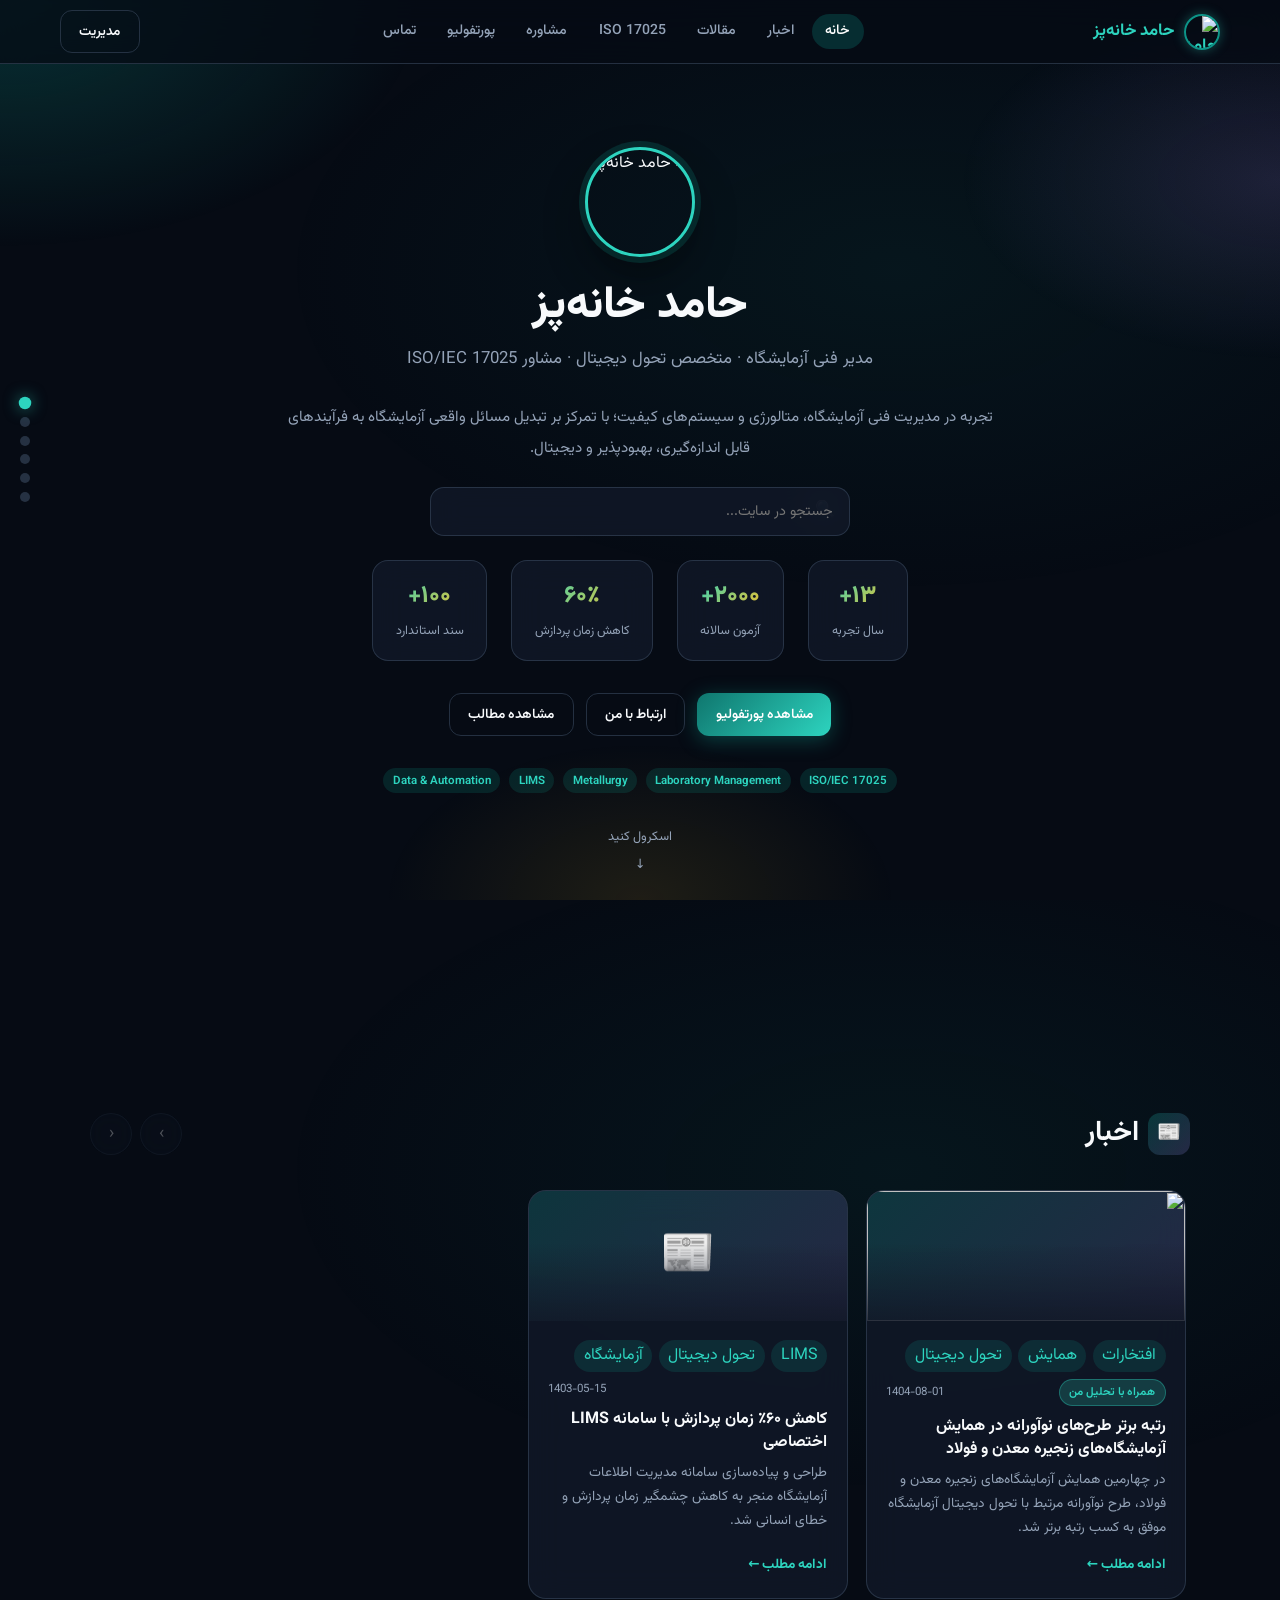
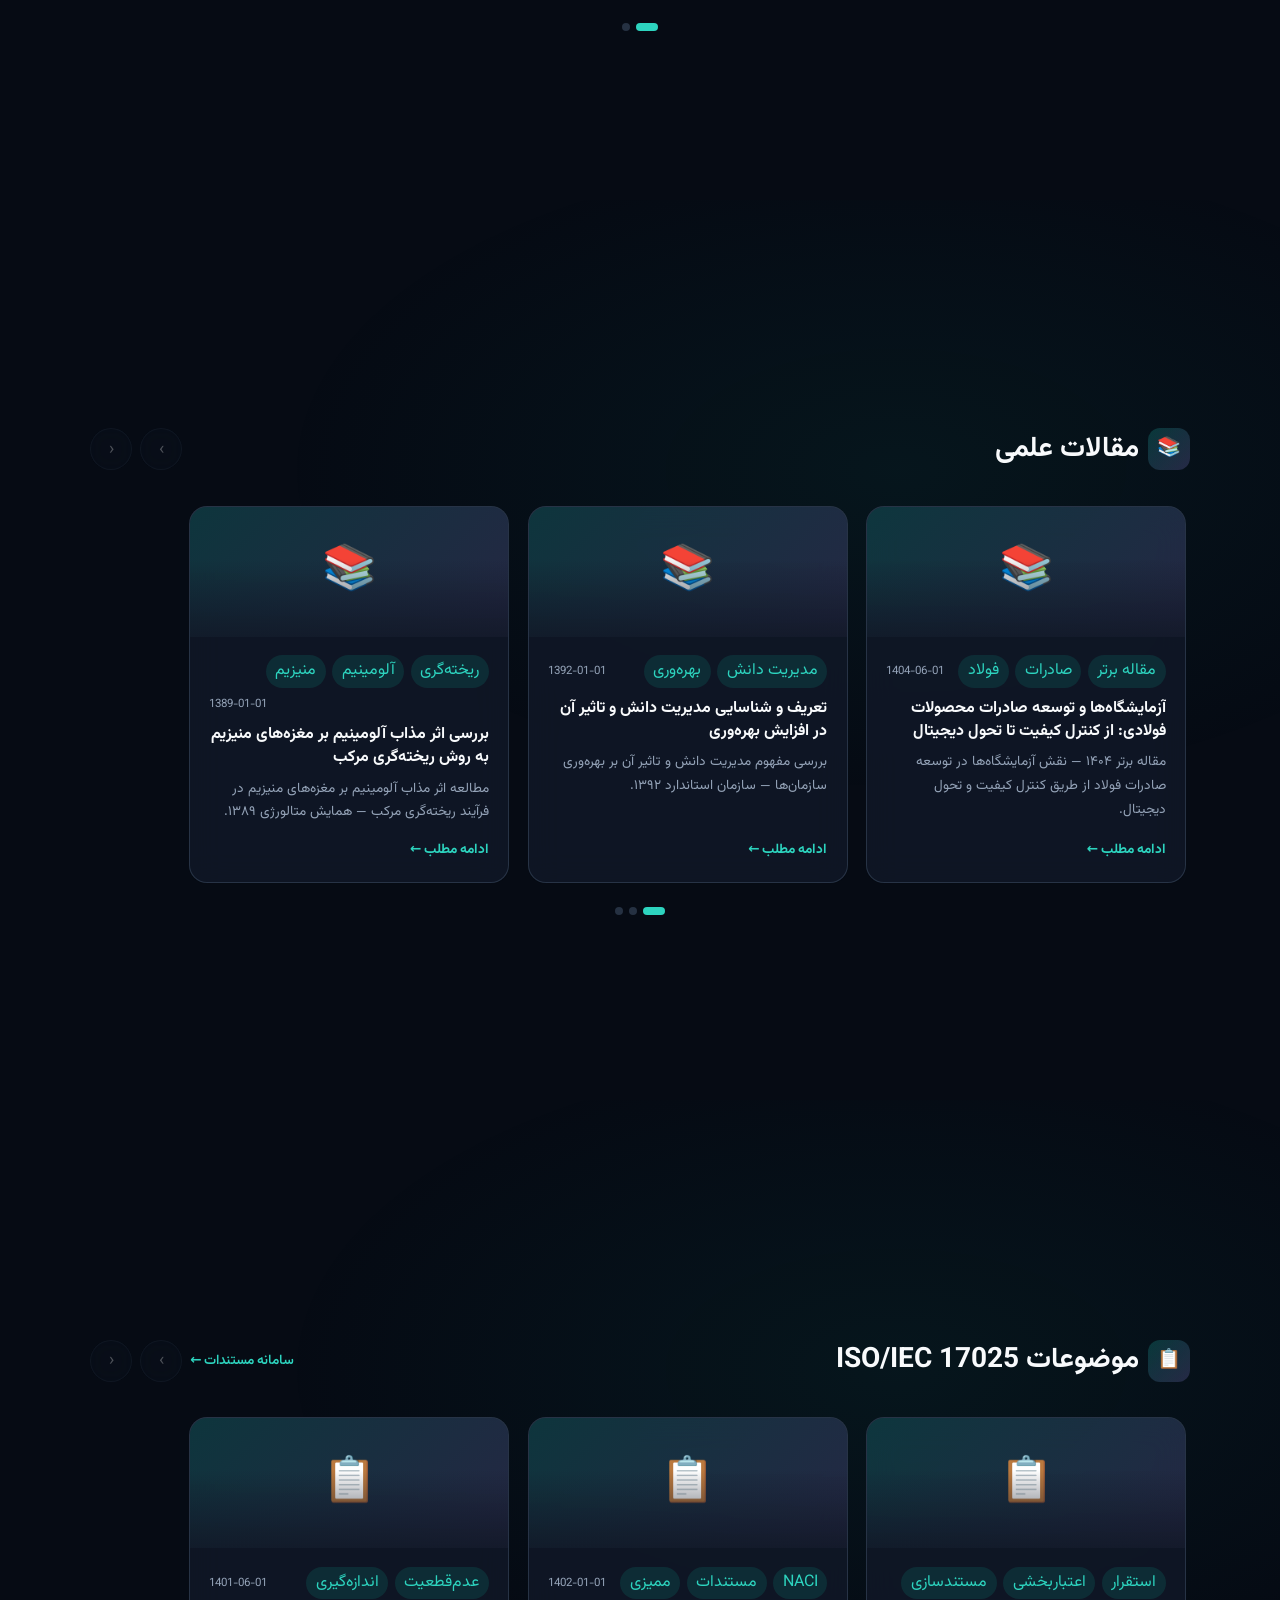
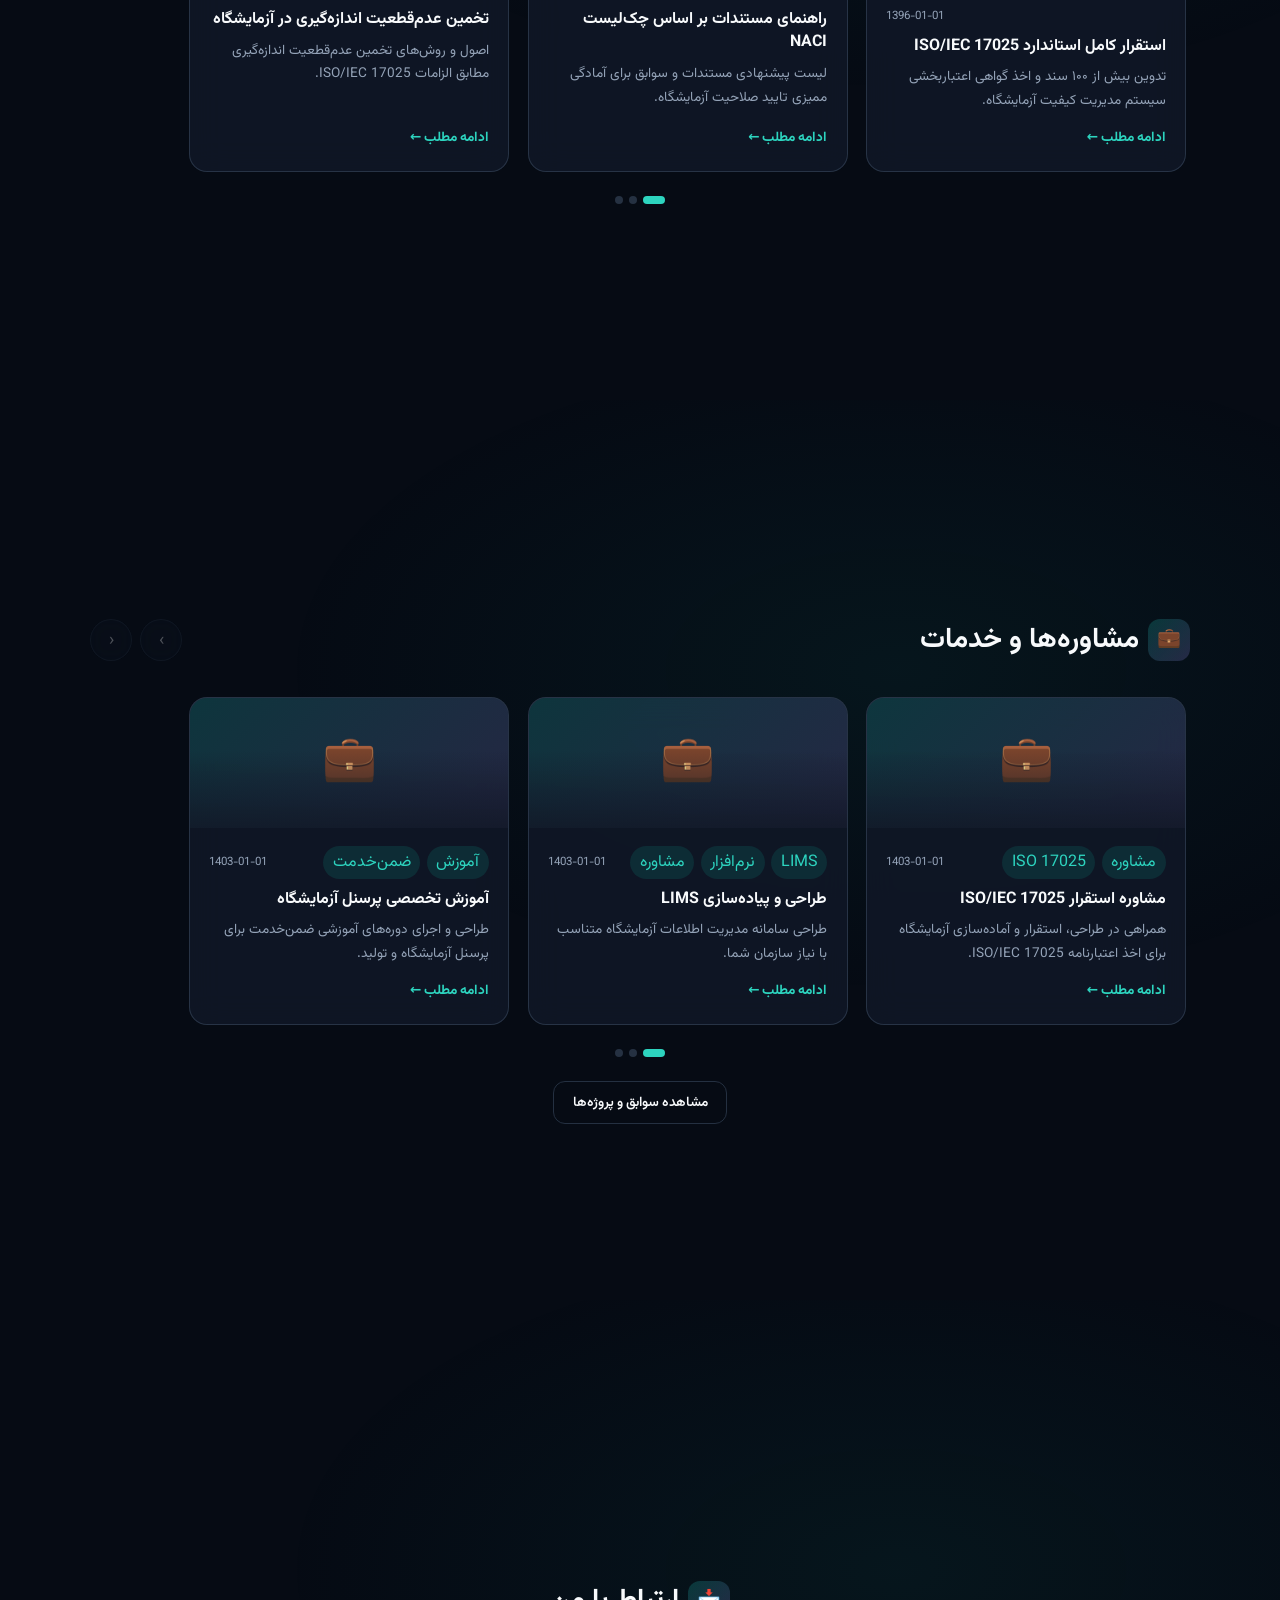
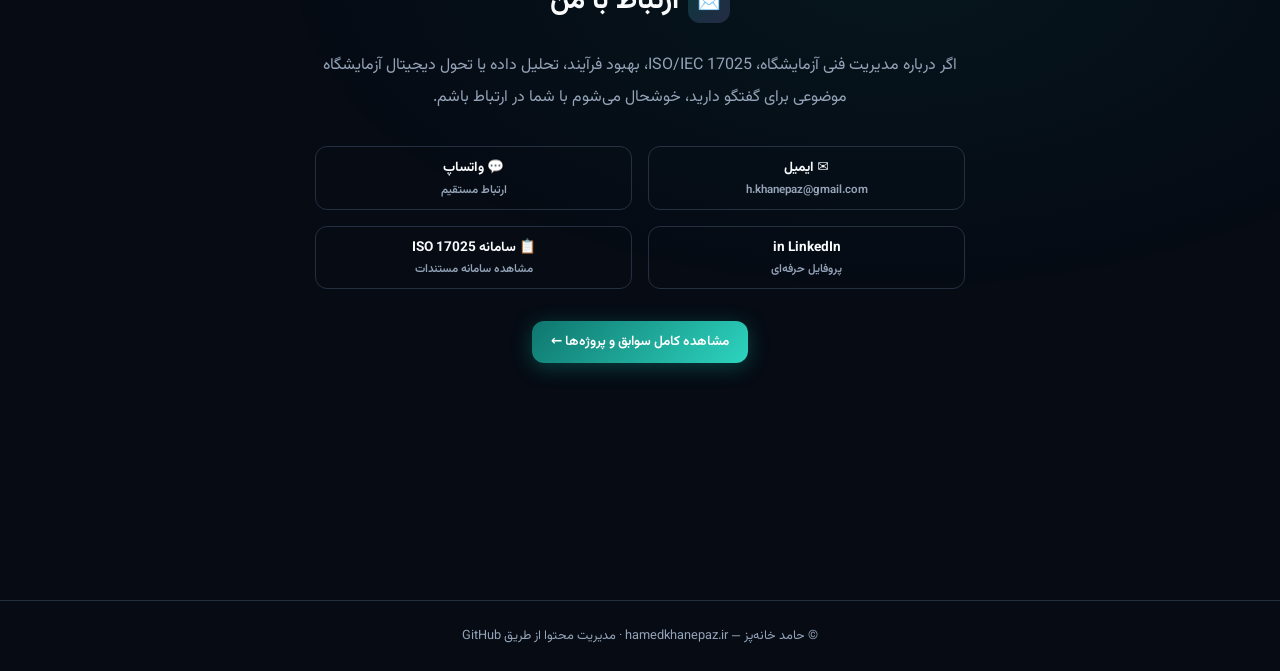
==== commit e2a78bef: "Update index.html" ====
--- a/index.html
+++ b/index.html
@@ -78,7 +78,7 @@
     "name": "حامد خانه‌پز",
     "alternateName": "Hamed Khanepaz",
     "url": "https://hamedkhanepaz.ir/",
-    "image": "https://avatars.githubusercontent.com/u/76646881?v=4",
+    "image": "https://raw.githubusercontent.com/khanepaz/portfolio/main/assets/images/profile.jpg",
     "jobTitle": "مدیر فنی آزمایشگاه و مشاور ISO/IEC 17025",
     "description": "متخصص تحول دیجیتال آزمایشگاه، استقرار ISO 17025 و طراحی LIMS",
     "email": "h.khanepaz@gmail.com",
@@ -130,7 +130,7 @@
 
         <img
           class="site-avatar"
-          src="https://avatars.githubusercontent.com/u/76646881?v=4"
+          src="https://raw.githubusercontent.com/khanepaz/portfolio/main/assets/images/profile.jpg"
           alt="حامد خانه‌پز"
         />
 
@@ -282,7 +282,7 @@
 
       <img
         class="hero-avatar site-avatar"
-        src="https://avatars.githubusercontent.com/u/76646881?v=4"
+        src="https://raw.githubusercontent.com/khanepaz/portfolio/main/assets/images/profile.jpg"
         alt="حامد خانه‌پز"
       />
 
--- a/assets/css/style.css
+++ b/assets/css/style.css
@@ -15,540 +15,115 @@
   --shadow: 0 20px 50px rgba(0,0,0,.45);
   --glass: blur(16px);
 }
-
 * { margin: 0; padding: 0; box-sizing: border-box; }
-html {
-  scroll-behavior: smooth;
-  scroll-snap-type: y mandatory;
-  overflow-y: scroll;
-}
-body {
-  font-family: 'Vazirmatn', system-ui, sans-serif;
-  background: var(--bg);
-  color: var(--text);
-  line-height: 1.75;
-}
+html { scroll-behavior: smooth; scroll-snap-type: y mandatory; overflow-y: scroll; }
+body { font-family: 'Vazirmatn', system-ui, sans-serif; background: var(--bg); color: var(--text); line-height: 1.75; }
 body::before {
-  content: '';
-  position: fixed;
-  inset: 0;
-  background:
-    radial-gradient(ellipse 60% 50% at 0% 0%, rgba(13,148,136,.28), transparent 55%),
+  content: ''; position: fixed; inset: 0;
+  background: radial-gradient(ellipse 60% 50% at 0% 0%, rgba(13,148,136,.28), transparent 55%),
     radial-gradient(ellipse 50% 40% at 100% 20%, rgba(167,139,250,.15), transparent 50%),
     radial-gradient(ellipse 40% 35% at 50% 100%, rgba(251,191,36,.1), transparent 50%);
-  pointer-events: none;
-  z-index: -1;
+  pointer-events: none; z-index: -1;
 }
 a { color: inherit; text-decoration: none; }
 img { max-width: 100%; display: block; }
 button { font-family: inherit; cursor: pointer; border: none; background: none; }
-
 .topnav {
-  position: fixed;
-  top: 0; right: 0; left: 0;
-  height: var(--nav-h);
-  background: rgba(6, 11, 20, 0.75);
-  backdrop-filter: var(--glass);
-  -webkit-backdrop-filter: var(--glass);
-  border-bottom: 1px solid var(--border);
-  z-index: 100;
-  display: flex;
-  align-items: center;
+  position: fixed; top: 0; right: 0; left: 0; height: var(--nav-h);
+  background: rgba(6, 11, 20, 0.75); backdrop-filter: var(--glass); -webkit-backdrop-filter: var(--glass);
+  border-bottom: 1px solid var(--border); z-index: 100; display: flex; align-items: center;
 }
 .topnav .inner {
-  width: 100%;
-  max-width: 1200px;
-  margin: 0 auto;
-  padding: 0 1.25rem;
-  display: flex;
-  align-items: center;
-  justify-content: space-between;
-  gap: 1rem;
-}
-.brand {
-  display: flex;
-  align-items: center;
-  gap: .6rem;
-  font-weight: 700;
-  font-size: 1.05rem;
-  color: var(--primary-light);
-}
-.brand img {
-  width: 36px; height: 36px;
-  border-radius: 50%;
-  object-fit: cover;
-  border: 2px solid var(--primary);
-  box-shadow: 0 0 12px rgba(45,212,191,.35);
-}
-.nav-links {
-  display: flex;
-  gap: .25rem;
-  list-style: none;
-}
-.nav-links a {
-  color: var(--text-muted);
-  font-size: .88rem;
-  font-weight: 500;
-  padding: .4rem .85rem;
-  border-radius: 999px;
-  transition: all .25s;
-}
-.nav-links a:hover,
-.nav-links a.active {
-  color: #fff;
-  background: rgba(13,148,136,.25);
-}
+  width: 100%; max-width: 1200px; margin: 0 auto; padding: 0 1.25rem;
+  display: flex; align-items: center; justify-content: space-between; gap: 1rem;
+}
+.brand { display: flex; align-items: center; gap: .6rem; font-weight: 700; font-size: 1.05rem; color: var(--primary-light); }
+.brand img { width: 36px; height: 36px; border-radius: 50%; object-fit: cover; border: 2px solid var(--primary); box-shadow: 0 0 12px rgba(45,212,191,.35); }
+.nav-links { display: flex; gap: .25rem; list-style: none; }
+.nav-links a { color: var(--text-muted); font-size: .88rem; font-weight: 500; padding: .4rem .85rem; border-radius: 999px; transition: all .25s; }
+.nav-links a:hover, .nav-links a.active { color: #fff; background: rgba(13,148,136,.25); }
 .nav-actions { display: flex; gap: .5rem; align-items: center; }
-.btn {
-  display: inline-flex;
-  align-items: center;
-  gap: .4rem;
-  padding: .55rem 1.15rem;
-  border-radius: 12px;
-  font-weight: 600;
-  font-size: .85rem;
-  transition: all .25s;
-}
-.btn-primary {
-  background: linear-gradient(135deg, var(--primary-dark), var(--primary-light));
-  color: #fff;
-  box-shadow: 0 4px 20px rgba(13,148,136,.4);
-}
-.btn-primary:hover {
-  transform: translateY(-2px);
-  box-shadow: 0 8px 28px rgba(13,148,136,.5);
-}
-.btn-ghost {
-  border: 1px solid var(--border);
-  color: var(--text);
-}
-.btn-ghost:hover {
-  border-color: var(--primary-light);
-  color: var(--primary-light);
-  background: rgba(13,148,136,.1);
-}
-.menu-toggle {
-  display: none;
-  color: var(--text);
-  font-size: 1.4rem;
-  padding: .25rem;
-}
-
+.btn { display: inline-flex; align-items: center; gap: .4rem; padding: .55rem 1.15rem; border-radius: 12px; font-weight: 600; font-size: .85rem; transition: all .25s; }
+.btn-primary { background: linear-gradient(135deg, var(--primary-dark), var(--primary-light)); color: #fff; box-shadow: 0 4px 20px rgba(13,148,136,.4); }
+.btn-primary:hover { transform: translateY(-2px); box-shadow: 0 8px 28px rgba(13,148,136,.5); }
+.btn-ghost { border: 1px solid var(--border); color: var(--text); }
+.btn-ghost:hover { border-color: var(--primary-light); color: var(--primary-light); background: rgba(13,148,136,.1); }
+.menu-toggle { display: none; color: var(--text); font-size: 1.4rem; padding: .25rem; }
 .slide {
-  min-height: 100vh;
-  min-height: 100dvh;
-  scroll-snap-align: start;
-  scroll-snap-stop: always;
-  display: flex;
-  flex-direction: column;
-  justify-content: center;
-  padding: calc(var(--nav-h) + 1.5rem) 1.25rem 3rem;
-  position: relative;
-  overflow: hidden;
-}
-.slide::after {
-  content: '';
-  position: absolute;
-  inset: 0;
-  background: radial-gradient(ellipse 80% 60% at 70% 30%, rgba(13,148,136,.08), transparent 60%);
-  pointer-events: none;
-}
-.slide-inner {
-  max-width: 1100px;
-  width: 100%;
-  margin: 0 auto;
-  position: relative;
-  z-index: 1;
-}
-
-.slide-hero {
-  text-align: center;
-  align-items: center;
-}
+  min-height: 100vh; min-height: 100dvh; scroll-snap-align: start; scroll-snap-stop: always;
+  display: flex; flex-direction: column; justify-content: center;
+  padding: calc(var(--nav-h) + 1.5rem) 1.25rem 3rem; position: relative; overflow: hidden;
+}
+.slide::after { content: ''; position: absolute; inset: 0; background: radial-gradient(ellipse 80% 60% at 70% 30%, rgba(13,148,136,.08), transparent 60%); pointer-events: none; }
+.slide-inner { max-width: 1100px; width: 100%; margin: 0 auto; position: relative; z-index: 1; }
+.slide-hero { text-align: center; align-items: center; }
 .slide-hero .hero-avatar {
-  width: 110px; height: 110px;
-  border-radius: 50%;
-  object-fit: cover;
-  border: 3px solid var(--primary-light);
-  box-shadow: 0 0 0 6px rgba(13,148,136,.2), 0 20px 40px rgba(0,0,0,.4);
-  margin: 0 auto 1.25rem;
-  animation: float 4s ease-in-out infinite;
-}
-@keyframes float {
-  0%, 100% { transform: translateY(0); }
-  50% { transform: translateY(-8px); }
-}
-.slide-hero h1 {
-  font-size: clamp(1.8rem, 5vw, 2.8rem);
-  font-weight: 800;
-  line-height: 1.3;
-  margin-bottom: .6rem;
-}
-.slide-hero h1 span {
-  background: linear-gradient(135deg, var(--primary-light), var(--accent));
-  -webkit-background-clip: text;
-  -webkit-text-fill-color: transparent;
-  background-clip: text;
-}
-.slide-hero .tagline {
-  color: var(--text-muted);
-  font-size: 1.05rem;
-  max-width: 520px;
-  margin: 0 auto 1.75rem;
-}
-.hero-stats {
-  display: flex;
-  justify-content: center;
-  gap: 1.5rem;
-  flex-wrap: wrap;
-  margin-bottom: 2rem;
-}
-.hero-stats .stat {
-  background: var(--bg-card);
-  backdrop-filter: var(--glass);
-  border: 1px solid var(--border);
-  border-radius: 16px;
-  padding: .9rem 1.4rem;
-  min-width: 100px;
-  transition: all .3s;
-}
-.hero-stats .stat:hover {
-  border-color: var(--primary);
-  transform: translateY(-4px);
-  box-shadow: 0 12px 30px rgba(13,148,136,.2);
-}
-.hero-stats .stat b {
-  display: block;
-  font-size: 1.5rem;
-  font-weight: 800;
-  background: linear-gradient(135deg, var(--primary-light), var(--accent));
-  -webkit-background-clip: text;
-  -webkit-text-fill-color: transparent;
-  background-clip: text;
-}
-.hero-stats .stat span {
-  font-size: .78rem;
-  color: var(--text-muted);
-}
-.hero-actions {
-  display: flex;
-  justify-content: center;
-  gap: .75rem;
-  flex-wrap: wrap;
-}
-.scroll-hint {
-  position: absolute;
-  bottom: 1.5rem;
-  left: 50%;
-  transform: translateX(-50%);
-  color: var(--text-muted);
-  font-size: .8rem;
-  display: flex;
-  flex-direction: column;
-  align-items: center;
-  gap: .35rem;
-  animation: bounce 2s infinite;
-  z-index: 2;
-}
-@keyframes bounce {
-  0%, 100% { transform: translateX(-50%) translateY(0); }
-  50% { transform: translateX(-50%) translateY(6px); }
-}
-
-.section-head {
-  display: flex;
-  align-items: center;
-  justify-content: space-between;
-  margin-bottom: 1.5rem;
-  gap: 1rem;
-  flex-wrap: wrap;
-}
-.section-head h2 {
-  font-size: clamp(1.35rem, 3vw, 1.75rem);
-  font-weight: 700;
-  display: flex;
-  align-items: center;
-  gap: .55rem;
-}
-.section-head h2 .icon-badge {
-  width: 42px; height: 42px;
-  border-radius: 12px;
-  background: linear-gradient(135deg, rgba(13,148,136,.3), rgba(167,139,250,.2));
-  display: flex;
-  align-items: center;
-  justify-content: center;
-  font-size: 1.2rem;
-}
-.section-head .head-actions {
-  display: flex;
-  align-items: center;
-  gap: .5rem;
-}
-.section-head a.more {
-  font-size: .85rem;
-  color: var(--primary-light);
-  font-weight: 600;
-}
-
+  width: 110px; height: 110px; border-radius: 50%; object-fit: cover; border: 3px solid var(--primary-light);
+  box-shadow: 0 0 0 6px rgba(13,148,136,.2), 0 20px 40px rgba(0,0,0,.4); margin: 0 auto 1.25rem; animation: float 4s ease-in-out infinite;
+}
+@keyframes float { 0%, 100% { transform: translateY(0); } 50% { transform: translateY(-8px); } }
+.slide-hero h1 { font-size: clamp(1.8rem, 5vw, 2.8rem); font-weight: 800; line-height: 1.3; margin-bottom: .6rem; }
+.slide-hero h1 span { background: linear-gradient(135deg, var(--primary-light), var(--accent)); -webkit-background-clip: text; -webkit-text-fill-color: transparent; background-clip: text; }
+.slide-hero .tagline { color: var(--text-muted); font-size: 1.05rem; max-width: 520px; margin: 0 auto 1.75rem; }
+.hero-stats { display: flex; justify-content: center; gap: 1.5rem; flex-wrap: wrap; margin-bottom: 2rem; }
+.hero-stats .stat { background: var(--bg-card); backdrop-filter: var(--glass); border: 1px solid var(--border); border-radius: 16px; padding: .9rem 1.4rem; min-width: 100px; transition: all .3s; }
+.hero-stats .stat:hover { border-color: var(--primary); transform: translateY(-4px); box-shadow: 0 12px 30px rgba(13,148,136,.2); }
+.hero-stats .stat b { display: block; font-size: 1.5rem; font-weight: 800; background: linear-gradient(135deg, var(--primary-light), var(--accent)); -webkit-background-clip: text; -webkit-text-fill-color: transparent; background-clip: text; }
+.hero-stats .stat span { font-size: .78rem; color: var(--text-muted); }
+.hero-actions { display: flex; justify-content: center; gap: .75rem; flex-wrap: wrap; }
+.scroll-hint { position: absolute; bottom: 1.5rem; left: 50%; transform: translateX(-50%); color: var(--text-muted); font-size: .8rem; display: flex; flex-direction: column; align-items: center; gap: .35rem; animation: bounce 2s infinite; z-index: 2; }
+@keyframes bounce { 0%, 100% { transform: translateX(-50%) translateY(0); } 50% { transform: translateX(-50%) translateY(6px); } }
+.section-head { display: flex; align-items: center; justify-content: space-between; margin-bottom: 1.5rem; gap: 1rem; flex-wrap: wrap; }
+.section-head h2 { font-size: clamp(1.35rem, 3vw, 1.75rem); font-weight: 700; display: flex; align-items: center; gap: .55rem; }
+.section-head h2 .icon-badge { width: 42px; height: 42px; border-radius: 12px; background: linear-gradient(135deg, rgba(13,148,136,.3), rgba(167,139,250,.2)); display: flex; align-items: center; justify-content: center; font-size: 1.2rem; }
+.section-head .head-actions { display: flex; align-items: center; gap: .5rem; }
+.section-head a.more { font-size: .85rem; color: var(--primary-light); font-weight: 600; }
 .carousel { position: relative; }
-.carousel-track {
-  display: flex;
-  gap: 1.15rem;
-  overflow-x: auto;
-  scroll-snap-type: x mandatory;
-  scroll-behavior: smooth;
-  -webkit-overflow-scrolling: touch;
-  padding: .5rem .25rem 1.25rem;
-  scrollbar-width: none;
-}
+.carousel-track { display: flex; gap: 1.15rem; overflow-x: auto; scroll-snap-type: x mandatory; scroll-behavior: smooth; -webkit-overflow-scrolling: touch; padding: .5rem .25rem 1.25rem; scrollbar-width: none; }
 .carousel-track::-webkit-scrollbar { display: none; }
-
-.card {
-  flex: 0 0 min(320px, 85vw);
-  scroll-snap-align: start;
-  background: var(--bg-card);
-  backdrop-filter: var(--glass);
-  -webkit-backdrop-filter: var(--glass);
-  border: 1px solid var(--border);
-  border-radius: var(--radius);
-  overflow: hidden;
-  display: flex;
-  flex-direction: column;
-  transition: all .35s cubic-bezier(.22,1,.36,1);
-  min-height: 320px;
-}
-.card:hover {
-  border-color: rgba(45,212,191,.5);
-  transform: translateY(-6px) scale(1.02);
-  box-shadow: var(--shadow), 0 0 30px rgba(13,148,136,.15);
-}
-.card-cover {
-  height: 130px;
-  background: linear-gradient(135deg, rgba(13,148,136,.25), rgba(167,139,250,.15));
-  display: flex;
-  align-items: center;
-  justify-content: center;
-  font-size: 2.75rem;
-  position: relative;
-  overflow: hidden;
-}
-.card-cover::after {
-  content: '';
-  position: absolute;
-  inset: 0;
-  background: linear-gradient(to top, var(--bg-card), transparent 60%);
-}
-.card-cover img {
-  width: 100%; height: 100%;
-  object-fit: cover;
-  position: absolute;
-  inset: 0;
-}
-.card-body {
-  padding: 1.15rem 1.2rem 1.3rem;
-  flex: 1;
-  display: flex;
-  flex-direction: column;
-}
-.card-meta {
-  display: flex;
-  gap: .4rem;
-  flex-wrap: wrap;
-  margin-bottom: .55rem;
-  align-items: center;
-}
-.tag {
-  background: rgba(13,148,136,.18);
-  color: var(--primary-light);
-  padding: .15rem .6rem;
-  border-radius: 50px;
-  font-size: .72rem;
-  font-weight: 600;
-}
-.card-date {
-  font-size: .72rem;
-  color: var(--text-muted);
-  margin-right: auto;
-}
-.card h3 {
-  font-size: 1rem;
-  font-weight: 700;
-  margin-bottom: .45rem;
-  line-height: 1.45;
-  display: -webkit-box;
-  -webkit-line-clamp: 2;
-  -webkit-box-orient: vertical;
-  overflow: hidden;
-}
-.card p {
-  font-size: .85rem;
-  color: var(--text-muted);
-  flex: 1;
-  margin-bottom: .85rem;
-  display: -webkit-box;
-  -webkit-line-clamp: 3;
-  -webkit-box-orient: vertical;
-  overflow: hidden;
-}
-.card-link {
-  font-size: .85rem;
-  color: var(--primary-light);
-  font-weight: 700;
-  display: inline-flex;
-  align-items: center;
-  gap: .3rem;
-  transition: gap .2s;
-}
+.card { flex: 0 0 min(320px, 85vw); scroll-snap-align: start; background: var(--bg-card); backdrop-filter: var(--glass); -webkit-backdrop-filter: var(--glass); border: 1px solid var(--border); border-radius: var(--radius); overflow: hidden; display: flex; flex-direction: column; transition: all .35s cubic-bezier(.22,1,.36,1); min-height: 320px; }
+.card:hover { border-color: rgba(45,212,191,.5); transform: translateY(-6px) scale(1.02); box-shadow: var(--shadow), 0 0 30px rgba(13,148,136,.15); }
+.card-cover { height: 130px; background: linear-gradient(135deg, rgba(13,148,136,.25), rgba(167,139,250,.15)); display: flex; align-items: center; justify-content: center; font-size: 2.75rem; position: relative; overflow: hidden; }
+.card-cover::after { content: ''; position: absolute; inset: 0; background: linear-gradient(to top, var(--bg-card), transparent 60%); }
+.card-cover img { width: 100%; height: 100%; object-fit: cover; position: absolute; inset: 0; }
+.card-body { padding: 1.15rem 1.2rem 1.3rem; flex: 1; display: flex; flex-direction: column; }
+.card-meta { display: flex; gap: .4rem; flex-wrap: wrap; margin-bottom: .55rem; align-items: center; }
+.tag { background: rgba(13,148,136,.18); color: var(--primary-light); padding: .15rem .6rem; border-radius: 50px; font-size: .72rem; font-weight: 600; }
+.card-date { font-size: .72rem; color: var(--text-muted); margin-right: auto; }
+.card h3 { font-size: 1rem; font-weight: 700; margin-bottom: .45rem; line-height: 1.45; display: -webkit-box; -webkit-line-clamp: 2; -webkit-box-orient: vertical; overflow: hidden; }
+.card p { font-size: .85rem; color: var(--text-muted); flex: 1; margin-bottom: .85rem; display: -webkit-box; -webkit-line-clamp: 3; -webkit-box-orient: vertical; overflow: hidden; }
+.card-link { font-size: .85rem; color: var(--primary-light); font-weight: 700; display: inline-flex; align-items: center; gap: .3rem; transition: gap .2s; }
 .card:hover .card-link { gap: .55rem; }
-
-.carousel-btn {
-  width: 42px; height: 42px;
-  border-radius: 50%;
-  background: rgba(17,24,39,.9);
-  border: 1px solid var(--border);
-  color: var(--text);
-  font-size: 1.1rem;
-  display: flex;
-  align-items: center;
-  justify-content: center;
-  transition: all .25s;
-  backdrop-filter: blur(8px);
-}
-.carousel-btn:hover {
-  background: var(--primary);
-  border-color: var(--primary);
-  color: #fff;
-  box-shadow: 0 4px 16px rgba(13,148,136,.4);
-}
-.carousel-btn:disabled {
-  opacity: .3;
-  pointer-events: none;
-}
-.carousel-dots {
-  display: flex;
-  justify-content: center;
-  gap: .4rem;
-  margin-top: .25rem;
-}
-.carousel-dots button {
-  width: 8px; height: 8px;
-  border-radius: 50%;
-  background: var(--border);
-  transition: all .25s;
-  padding: 0;
-}
-.carousel-dots button.active {
-  background: var(--primary-light);
-  width: 22px;
-  border-radius: 4px;
-}
-
-.side-dots {
-  position: fixed;
-  left: 1.25rem;
-  top: 50%;
-  transform: translateY(-50%);
-  z-index: 90;
-  display: flex;
-  flex-direction: column;
-  gap: .55rem;
-}
-.side-dots a {
-  width: 10px; height: 10px;
-  border-radius: 50%;
-  background: var(--border);
-  transition: all .3s;
-  display: block;
-}
-.side-dots a.active {
-  background: var(--primary-light);
-  box-shadow: 0 0 12px rgba(45,212,191,.6);
-  transform: scale(1.25);
-}
+.carousel-btn { width: 42px; height: 42px; border-radius: 50%; background: rgba(17,24,39,.9); border: 1px solid var(--border); color: var(--text); font-size: 1.1rem; display: flex; align-items: center; justify-content: center; transition: all .25s; backdrop-filter: blur(8px); }
+.carousel-btn:hover { background: var(--primary); border-color: var(--primary); color: #fff; box-shadow: 0 4px 16px rgba(13,148,136,.4); }
+.carousel-btn:disabled { opacity: .3; pointer-events: none; }
+.carousel-dots { display: flex; justify-content: center; gap: .4rem; margin-top: .25rem; }
+.carousel-dots button { width: 8px; height: 8px; border-radius: 50%; background: var(--border); transition: all .25s; padding: 0; }
+.carousel-dots button.active { background: var(--primary-light); width: 22px; border-radius: 4px; }
+.side-dots { position: fixed; left: 1.25rem; top: 50%; transform: translateY(-50%); z-index: 90; display: flex; flex-direction: column; gap: .55rem; }
+.side-dots a { width: 10px; height: 10px; border-radius: 50%; background: var(--border); transition: all .3s; display: block; }
+.side-dots a.active { background: var(--primary-light); box-shadow: 0 0 12px rgba(45,212,191,.6); transform: scale(1.25); }
 .side-dots a:hover { background: var(--primary); }
-
-.search-box {
-  position: relative;
-  max-width: 420px;
-  margin: 0 auto 1.5rem;
-}
+.search-box { position: relative; max-width: 420px; margin: 0 auto 1.5rem; }
 .search-box input {
-  width: 100%;
-  padding: .75rem 1rem .75rem 2.6rem;
-  background: var(--bg-card);
-  backdrop-filter: var(--glass);
-  border: 1px solid var(--border);
-  border-radius: 14px;
-  color: var(--text);
-  font-family: inherit;
-  font-size: .9rem;
-  outline: none;
-  direction: rtl;
-  transition: border-color .25s, box-shadow .25s;
-}
-.search-box input:focus {
-  border-color: var(--primary-light);
-  box-shadow: 0 0 0 3px rgba(13,148,136,.2);
-}
-.search-box .icon {
-  position: absolute;
-  right: .95rem;
-  top: 50%;
-  transform: translateY(-50%);
-  color: var(--text-muted);
-}
-
-.empty {
-  text-align: center;
-  padding: 2.5rem 1rem;
-  color: var(--text-muted);
-  width: 100%;
-}
-
-.post-page {
-  max-width: 800px;
-  margin: 0 auto;
-  padding: calc(var(--nav-h) + 2rem) 1.25rem 3rem;
-}
-.post-page .back {
-  display: inline-flex;
-  align-items: center;
-  gap: .4rem;
-  color: var(--primary-light);
-  font-size: .9rem;
-  margin-bottom: 1.5rem;
-  font-weight: 600;
-}
+  width: 100%; padding: .75rem 1rem .75rem 2.6rem; background: var(--bg-card); backdrop-filter: var(--glass);
+  border: 1px solid var(--border); border-radius: 14px; color: var(--text); font-family: inherit; font-size: .9rem;
+  outline: none; direction: rtl; transition: border-color .25s, box-shadow .25s;
+}
+.search-box input:focus { border-color: var(--primary-light); box-shadow: 0 0 0 3px rgba(13,148,136,.2); }
+.search-box .icon { position: absolute; right: .95rem; top: 50%; transform: translateY(-50%); color: var(--text-muted); }
+.empty { text-align: center; padding: 2.5rem 1rem; color: var(--text-muted); width: 100%; }
+.post-page { max-width: 800px; margin: 0 auto; padding: calc(var(--nav-h) + 2rem) 1.25rem 3rem; }
+.post-page .back { display: inline-flex; align-items: center; gap: .4rem; color: var(--primary-light); font-size: .9rem; margin-bottom: 1.5rem; font-weight: 600; }
 .post-page h1 { font-size: clamp(1.5rem, 3vw, 2rem); margin-bottom: .75rem; }
-.post-page .meta {
-  display: flex;
-  gap: .75rem;
-  flex-wrap: wrap;
-  margin-bottom: 1.5rem;
-  color: var(--text-muted);
-  font-size: .85rem;
-}
-.post-content {
-  background: var(--bg-card);
-  border: 1px solid var(--border);
-  border-radius: var(--radius);
-  padding: 1.75rem;
-  font-size: .95rem;
-}
+.post-page .meta { display: flex; gap: .75rem; flex-wrap: wrap; margin-bottom: 1.5rem; color: var(--text-muted); font-size: .85rem; }
+.post-content { background: var(--bg-card); border: 1px solid var(--border); border-radius: var(--radius); padding: 1.75rem; font-size: .95rem; white-space: pre-wrap; word-wrap: break-word; }
 .post-content p { margin-bottom: 1rem; color: var(--text-muted); }
 .post-content ul { padding-right: 1.25rem; margin-bottom: 1rem; color: var(--text-muted); }
 .post-content a { color: var(--primary-light); }
 .post-media { margin: 1.25rem 0; border-radius: var(--radius); overflow: hidden; }
 .post-media video, .post-media img { width: 100%; }
-
-.site-footer {
-  padding: 1.5rem;
-  text-align: center;
-  color: var(--text-muted);
-  font-size: .8rem;
-  border-top: 1px solid var(--border);
-}
-
+.site-footer { padding: 1.5rem; text-align: center; color: var(--text-muted); font-size: .8rem; border-top: 1px solid var(--border); }
 @media (max-width: 768px) {
   .nav-links { display: none; }
   .menu-toggle { display: block; }
@@ -559,30 +134,131 @@
   .hero-stats .stat { min-width: 80px; padding: .7rem 1rem; }
   .carousel-btn { width: 36px; height: 36px; font-size: 1rem; }
 }
-
-.mobile-menu {
-  display: none;
-  position: fixed;
-  top: var(--nav-h);
-  right: 0; left: 0; bottom: 0;
-  background: rgba(6,11,20,.95);
-  backdrop-filter: blur(12px);
-  z-index: 95;
-  padding: 1.5rem;
+.mobile-menu { display: none; position: fixed; top: var(--nav-h); right: 0; left: 0; bottom: 0; background: rgba(6,11,20,.95); backdrop-filter: blur(12px); z-index: 95; padding: 1.5rem; flex-direction: column; gap: .5rem; }
+.mobile-menu.open { display: flex; }
+.mobile-menu a { padding: .85rem 1rem; border-radius: 12px; color: var(--text-muted); font-weight: 600; font-size: 1rem; border: 1px solid transparent; }
+.mobile-menu a:hover { background: rgba(13,148,136,.15); color: var(--primary-light); border-color: var(--border); }
+.content-figure { margin: 1.5rem 0; text-align: center; }
+.content-figure img { max-width: 100%; height: auto; border-radius: 12px; border: 1px solid var(--border); display: block; margin: 0 auto; }
+.content-figure figcaption { margin-top: .6rem; font-size: .82rem; color: var(--text-muted); line-height: 1.6; }
+.post-content img { max-width: 100%; height: auto; border-radius: 12px; }
+.my-analysis { margin-top: 2rem; padding: 1.5rem 1.35rem; background: linear-gradient(135deg, rgba(13,148,136,.12), rgba(167,139,250,.08)); border: 1px solid rgba(45,212,191,.35); border-right: 4px solid var(--primary-light); border-radius: var(--radius); }
+.my-analysis h2 { font-size: 1.15rem; margin-bottom: .25rem; color: var(--primary-light); }
+.my-analysis-sub { font-size: .85rem; color: var(--text-muted); margin-bottom: 1rem; }
+.my-analysis-body { font-size: .95rem; color: var(--text); line-height: 1.85; white-space: pre-wrap; word-wrap: break-word; }
+.my-analysis-body p { margin-bottom: .85rem; }
+.my-analysis-body .content-figure { margin: 1.25rem 0; }
+.practical-app { margin-top: 1.5rem; padding: 1.35rem 1.25rem; background: rgba(251,191,36,.07); border: 1px solid rgba(251,191,36,.3); border-right: 4px solid var(--accent); border-radius: var(--radius); }
+.practical-app h2 { font-size: 1.05rem; margin-bottom: .75rem; color: var(--accent); }
+.practical-app-body { font-size: .92rem; color: var(--text-muted); line-height: 1.8; white-space: pre-wrap; word-wrap: break-word; }
+.post-source { display: flex; flex-wrap: wrap; gap: .65rem 1.25rem; margin: .75rem 0 1.25rem; padding: .85rem 1rem; background: var(--bg-card); border: 1px solid var(--border); border-radius: 12px; font-size: .85rem; color: var(--text-muted); }
+.post-source a { color: var(--primary-light); font-weight: 600; }
+.post-excerpt { font-size: .95rem; color: var(--text-muted); border-right: 3px solid var(--border); padding-right: .85rem; margin: 0 0 1.25rem; line-height: 1.7; }
+.tag-analysis { background: rgba(45,212,191,.2) !important; color: var(--primary-light) !important; border: 1px solid rgba(45,212,191,.35); }
+.tag-click { cursor: pointer; border: none; font: inherit; }
+.tag-click:hover { background: rgba(45,212,191,.35); color: #fff; }
+.popular-topics { max-width: 720px; margin: 1rem auto 0; text-align: center; }
+.popular-topics-label { font-size: .8rem; color: var(--text-muted); margin-bottom: .5rem; }
+.popular-topics-list { display: flex; flex-wrap: wrap; gap: .4rem; justify-content: center; }
+.search-results {
+  max-width: 520px;
+  margin: .75rem auto 0;
+  text-align: right;
+  position: relative;
+  z-index: 20;
+}
+.search-results-panel {
+  background: rgba(17, 24, 39, 0.97);
+  border: 1px solid rgba(45, 212, 191, 0.35);
+  border-radius: 16px;
+  padding: .85rem;
+  box-shadow: 0 16px 40px rgba(0,0,0,.5);
+  max-height: min(55vh, 420px);
+  display: flex;
   flex-direction: column;
-  gap: .5rem;
-}
-.mobile-menu.open { display: flex; }
-.mobile-menu a {
-  padding: .85rem 1rem;
+}
+.search-results-head {
+  display: flex;
+  align-items: center;
+  justify-content: space-between;
+  gap: .75rem;
+  margin-bottom: .65rem;
+  flex-shrink: 0;
+}
+.search-count { color: var(--text-muted); font-size: .82rem; }
+.search-clear-btn {
+  color: #fff !important;
+  background: rgba(239, 68, 68, 0.9) !important;
+  font-size: .8rem;
+  font-weight: 700;
+  padding: .4rem .85rem;
+  border-radius: 10px;
+  border: none !important;
+  white-space: nowrap;
+}
+.search-clear-btn:hover { background: #ef4444 !important; }
+.search-results-list {
+  display: flex;
+  flex-direction: column;
+  gap: .45rem;
+  overflow-y: auto;
+  flex: 1;
+  min-height: 0;
+}
+.search-result-card {
+  display: block;
+  background: rgba(15, 23, 42, 0.9);
+  border: 1px solid var(--border);
   border-radius: 12px;
+  padding: .7rem .85rem;
+  text-align: right;
+  transition: border-color .2s, background .2s;
+}
+.search-result-card:hover {
+  border-color: rgba(45,212,191,.5);
+  background: rgba(13,148,136,.12);
+}
+.search-result-type {
+  display: inline-block;
+  font-size: .68rem;
+  font-weight: 700;
+  color: var(--primary-light);
+  background: rgba(13,148,136,.18);
+  padding: .1rem .45rem;
+  border-radius: 6px;
+  margin-bottom: .25rem;
+}
+.search-result-title {
+  display: block;
+  font-size: .92rem;
+  font-weight: 700;
+  color: var(--text);
+  margin-bottom: .2rem;
+  line-height: 1.4;
+}
+.search-result-excerpt {
+  display: block;
+  font-size: .78rem;
   color: var(--text-muted);
-  font-weight: 600;
-  font-size: 1rem;
-  border: 1px solid transparent;
-}
-.mobile-menu a:hover {
+  margin-bottom: .3rem;
+  line-height: 1.5;
+}
+.search-result-meta {
+  display: flex;
+  flex-wrap: wrap;
+  gap: .3rem;
+  align-items: center;
+}
+.search-more-btn {
+  margin-top: .55rem;
+  width: 100%;
+  padding: .55rem;
+  border-radius: 10px;
+  border: 1px solid var(--border);
   background: rgba(13,148,136,.15);
   color: var(--primary-light);
-  border-color: var(--border);
-}
+  font-weight: 600;
+  font-size: .85rem;
+  flex-shrink: 0;
+}
+.search-more-btn:hover { background: rgba(13,148,136,.28); }
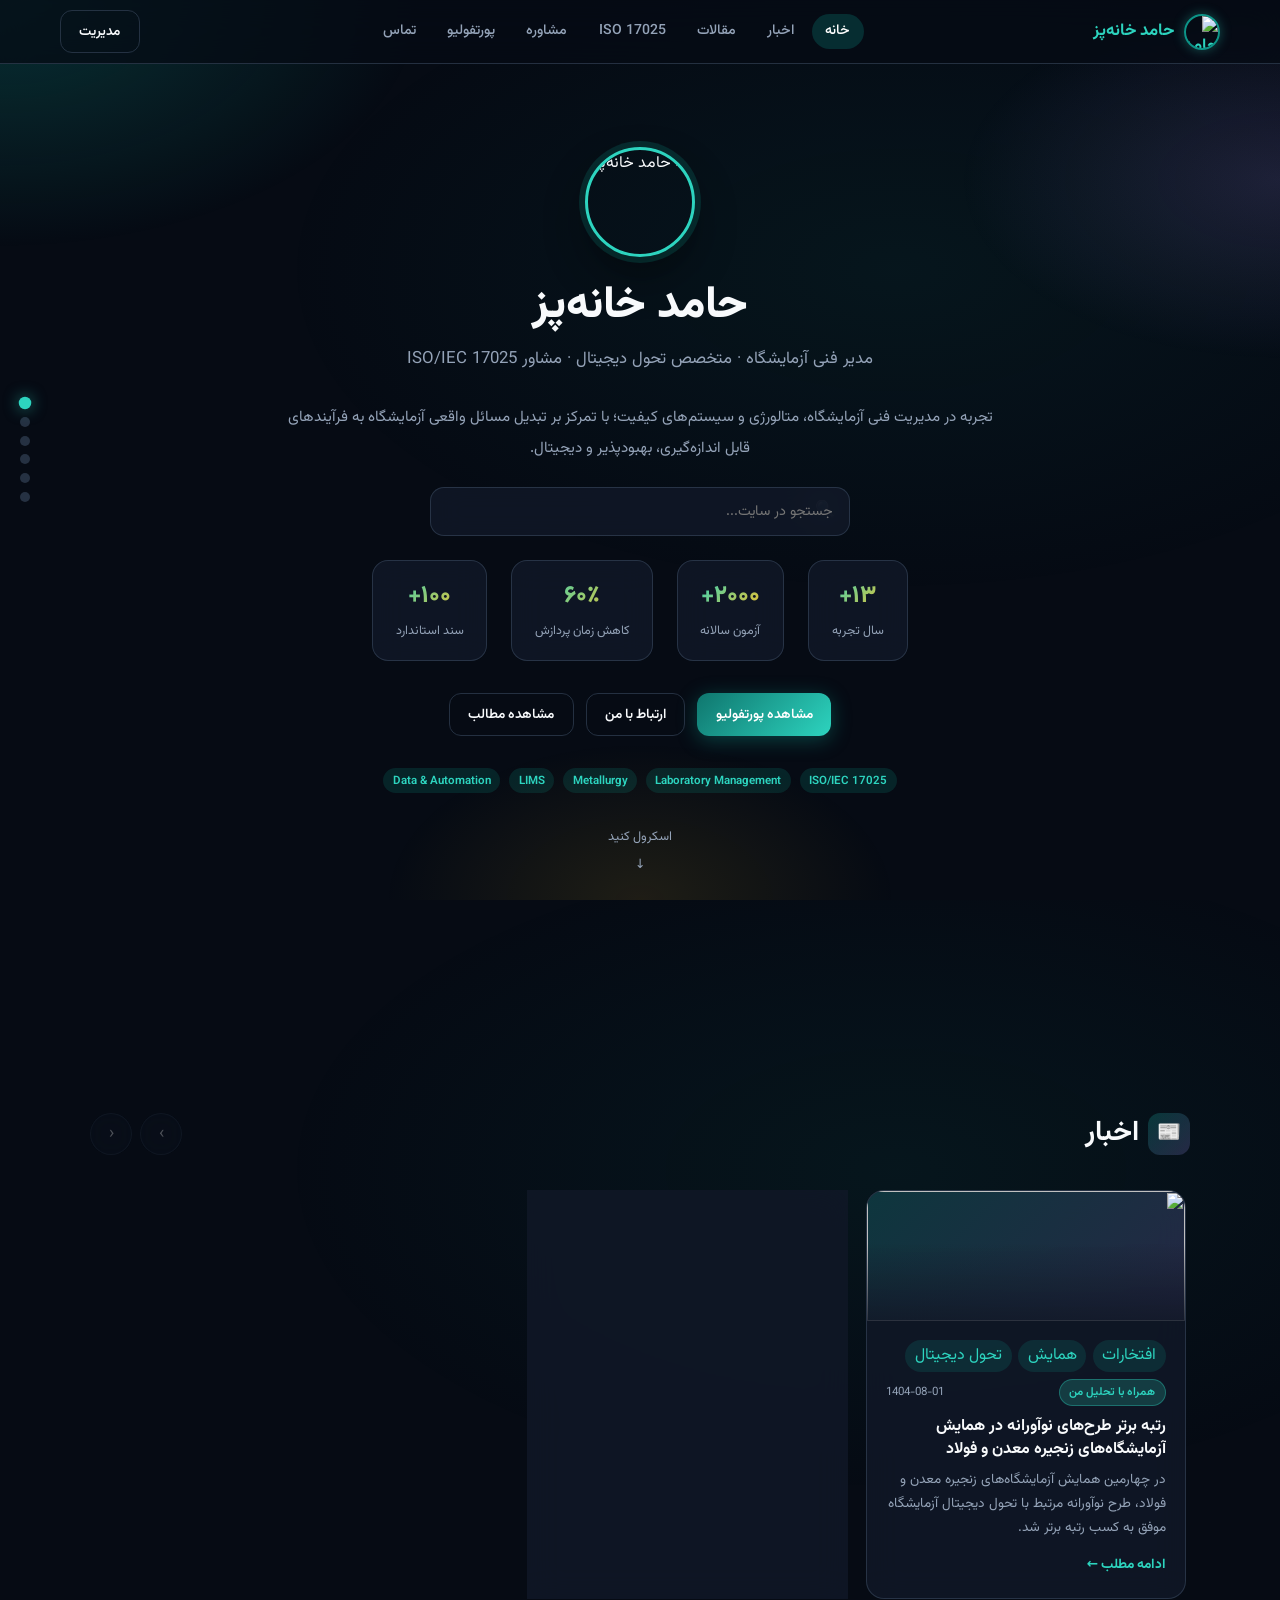
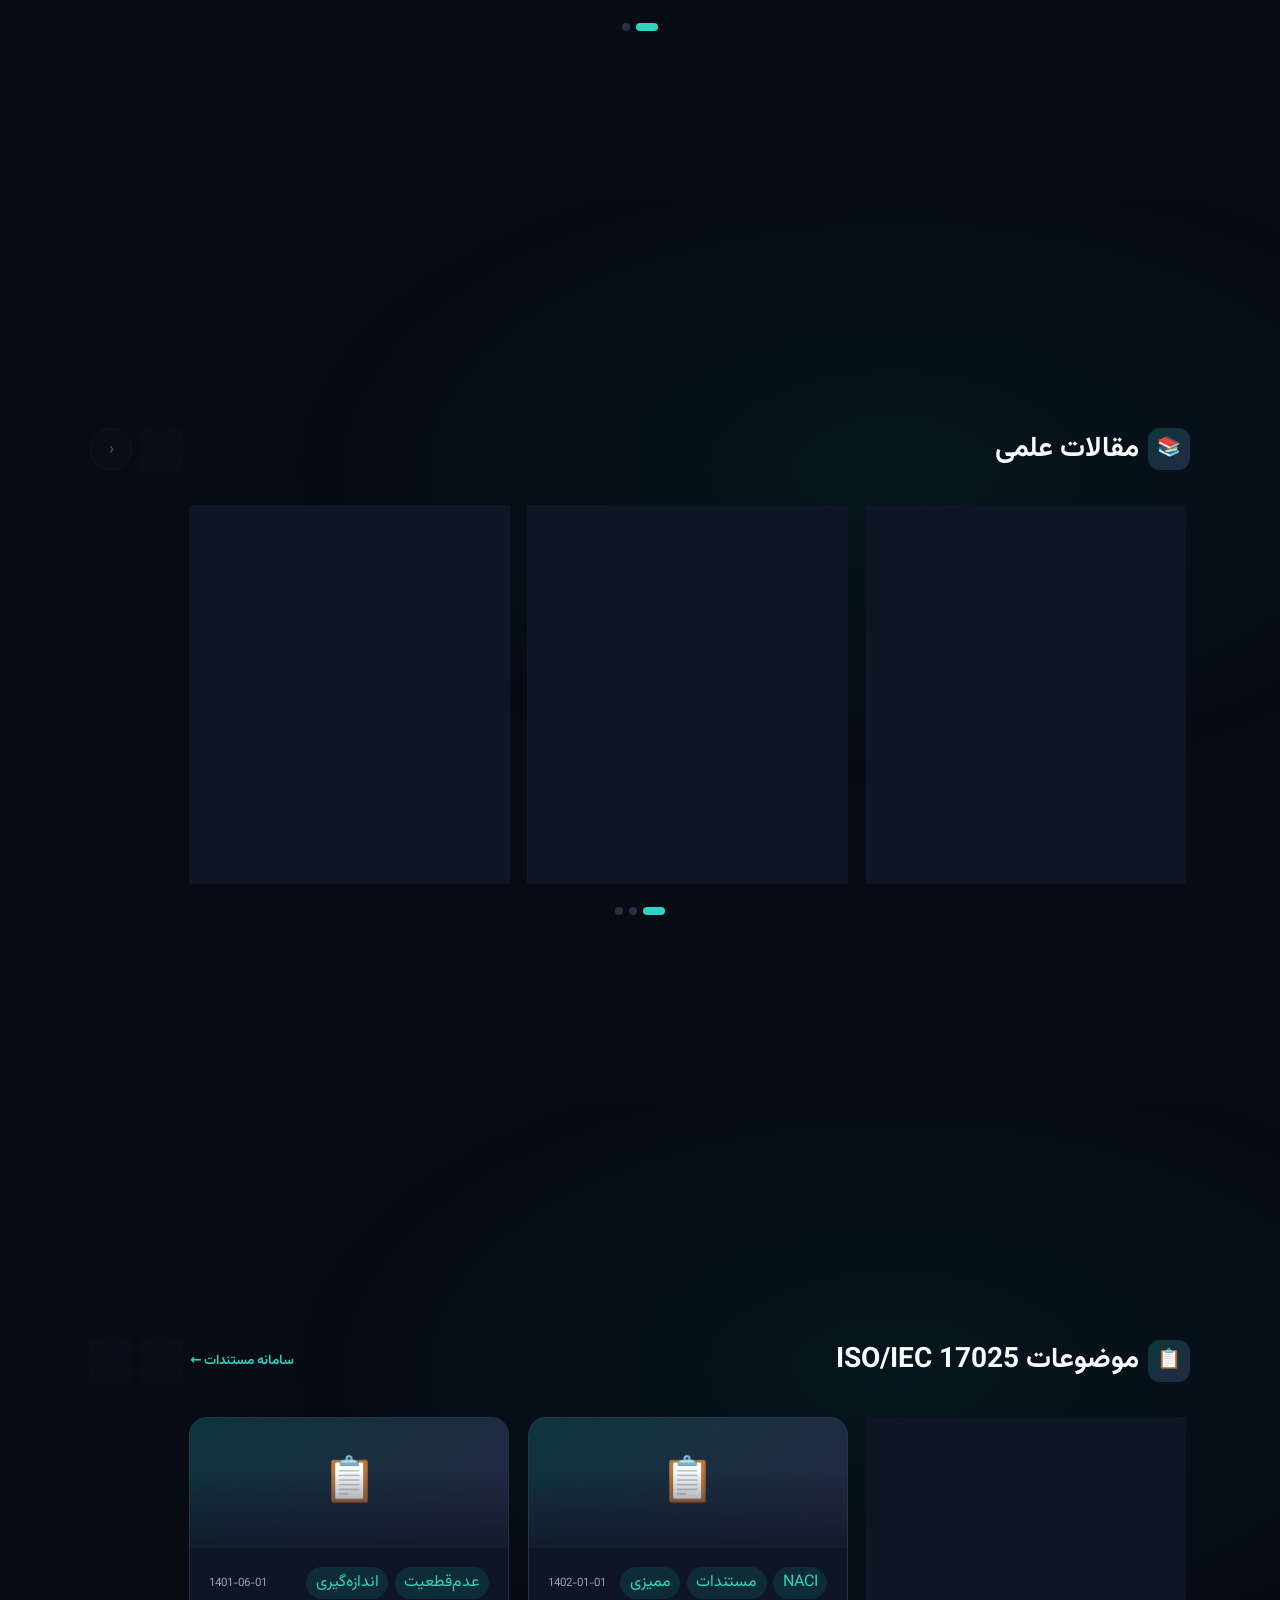
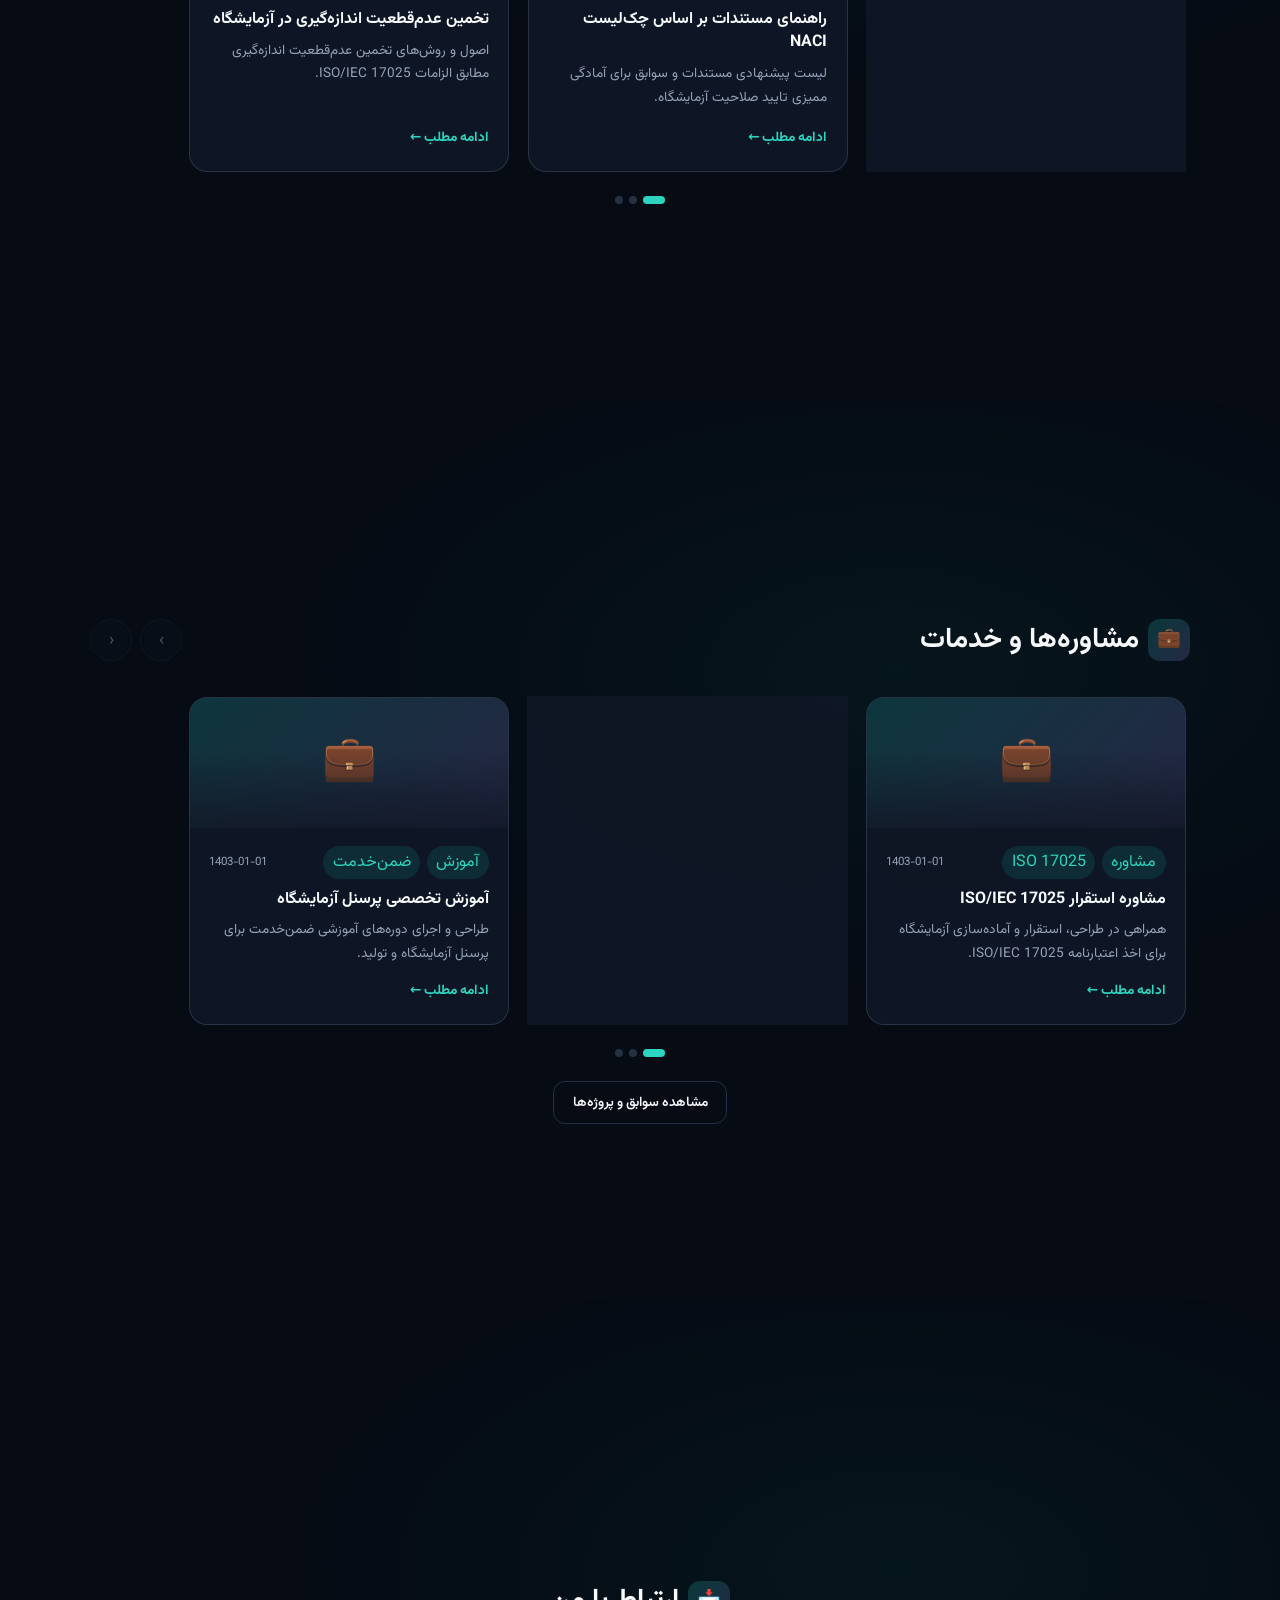
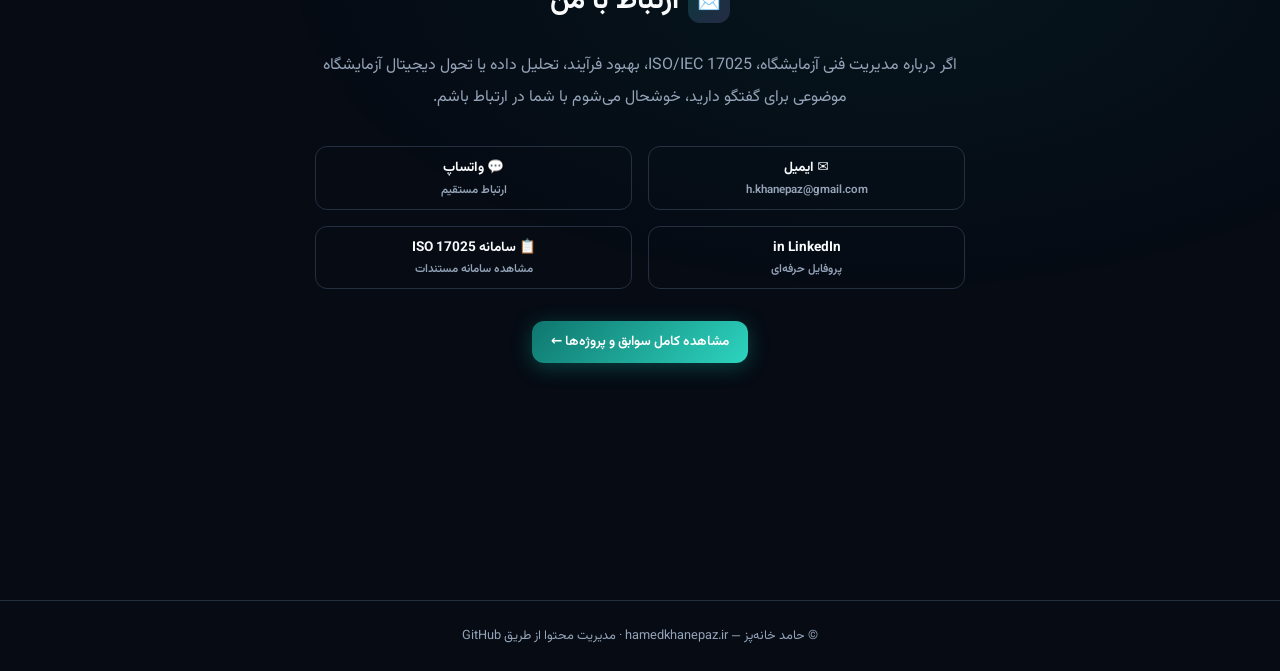
==== commit 08d00504: "Update index.html" ====
--- a/index.html
+++ b/index.html
@@ -37,7 +37,7 @@
   <meta property="og:url" content="https://hamedkhanepaz.ir/" />
   <meta
     property="og:image"
-    content="https://avatars.githubusercontent.com/u/76646881?v=4"
+    content="https://raw.githubusercontent.com/khanepaz/portfolio/main/assets/images/profile.jpg"
   />
 
   <!-- Twitter -->
@@ -52,7 +52,7 @@
   />
   <meta
     name="twitter:image"
-    content="https://avatars.githubusercontent.com/u/76646881?v=4"
+    content="https://raw.githubusercontent.com/khanepaz/portfolio/main/assets/images/profile.jpg"
   />
 
   <link rel="icon" href="/favicon.svg" type="image/svg+xml" />
